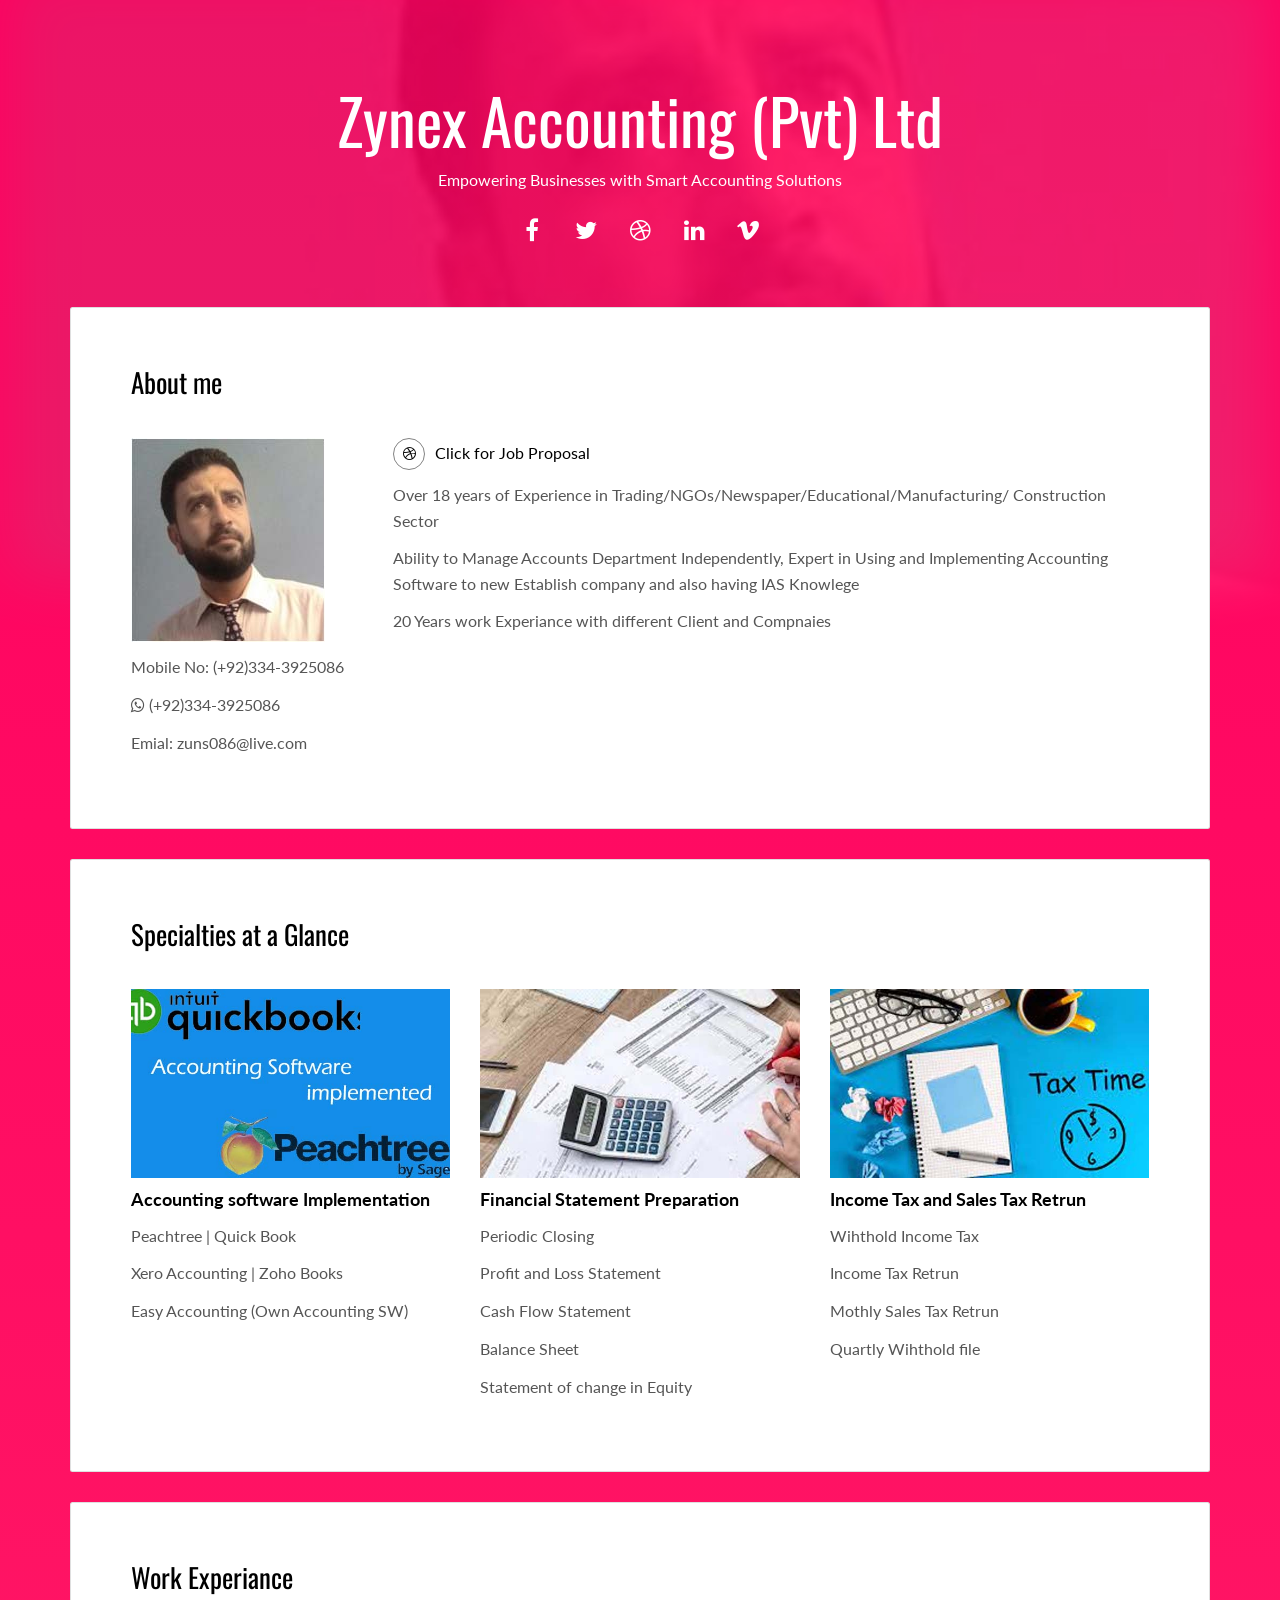
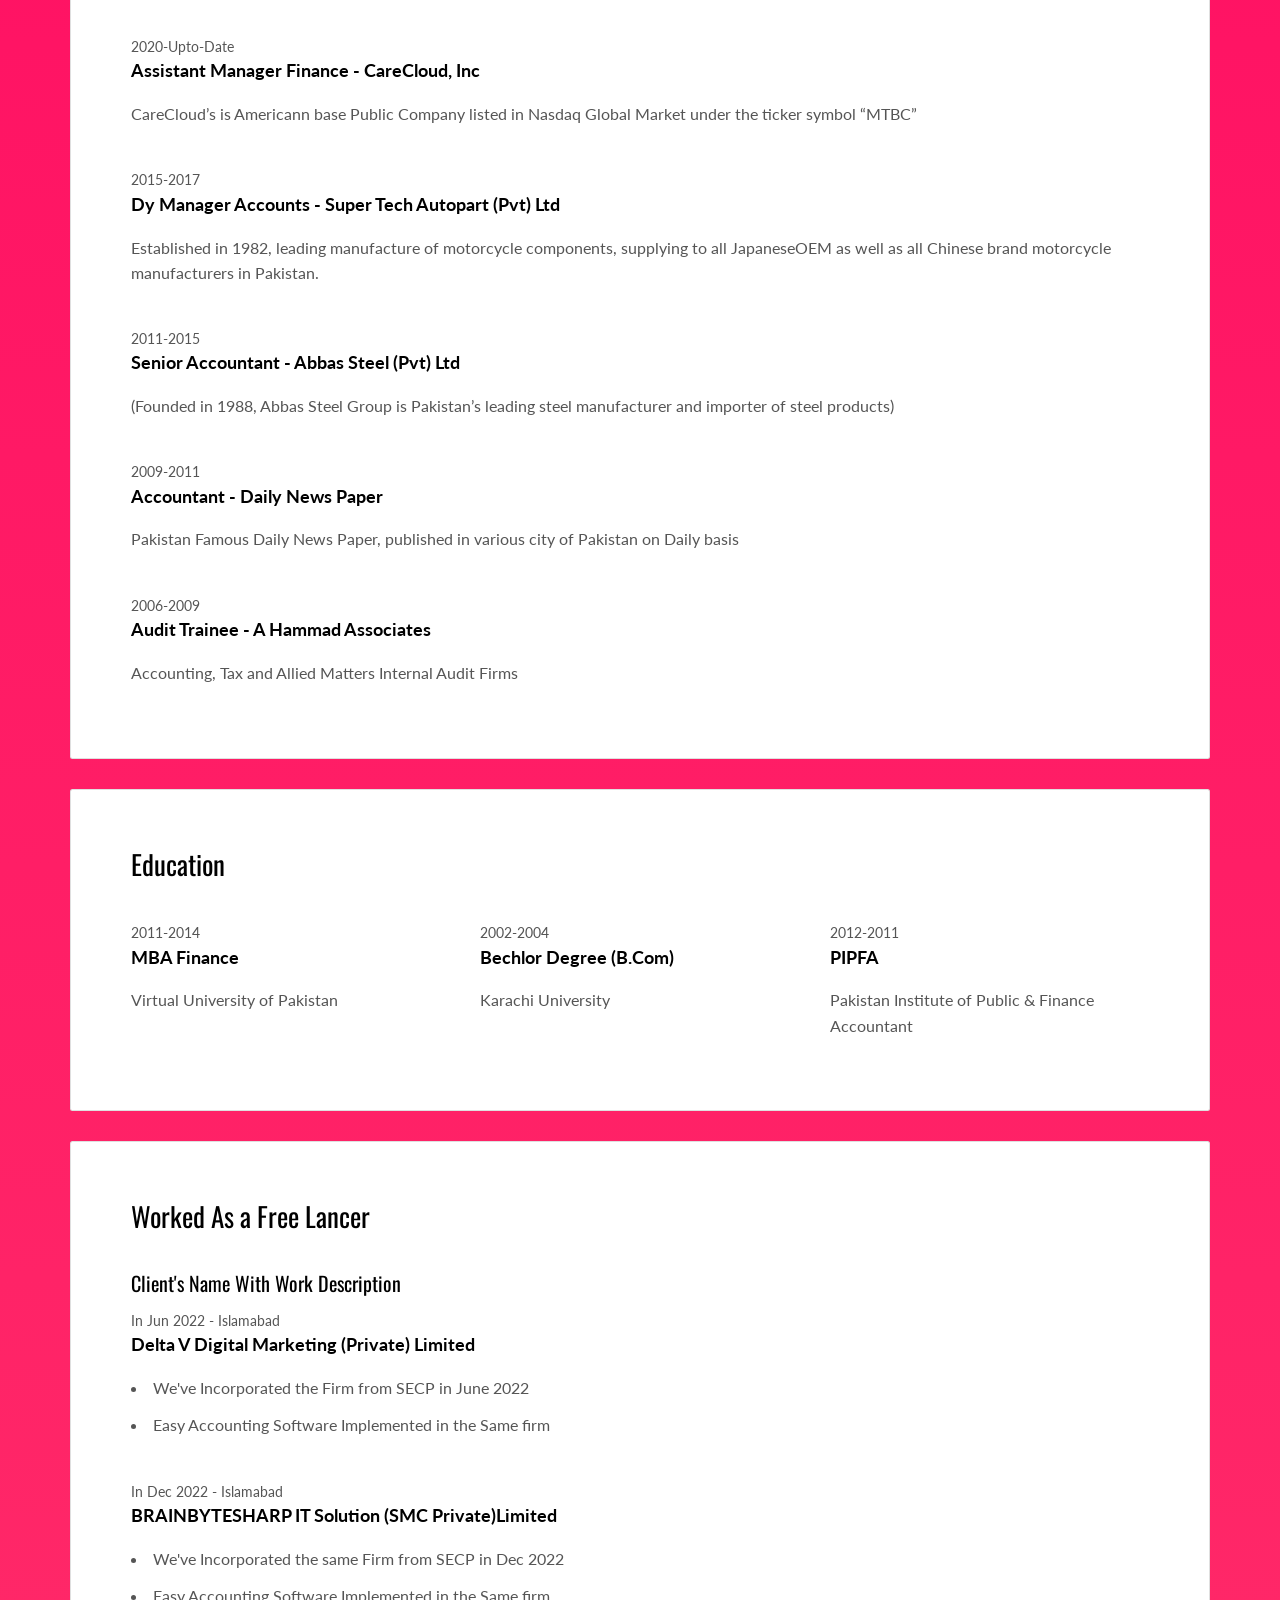
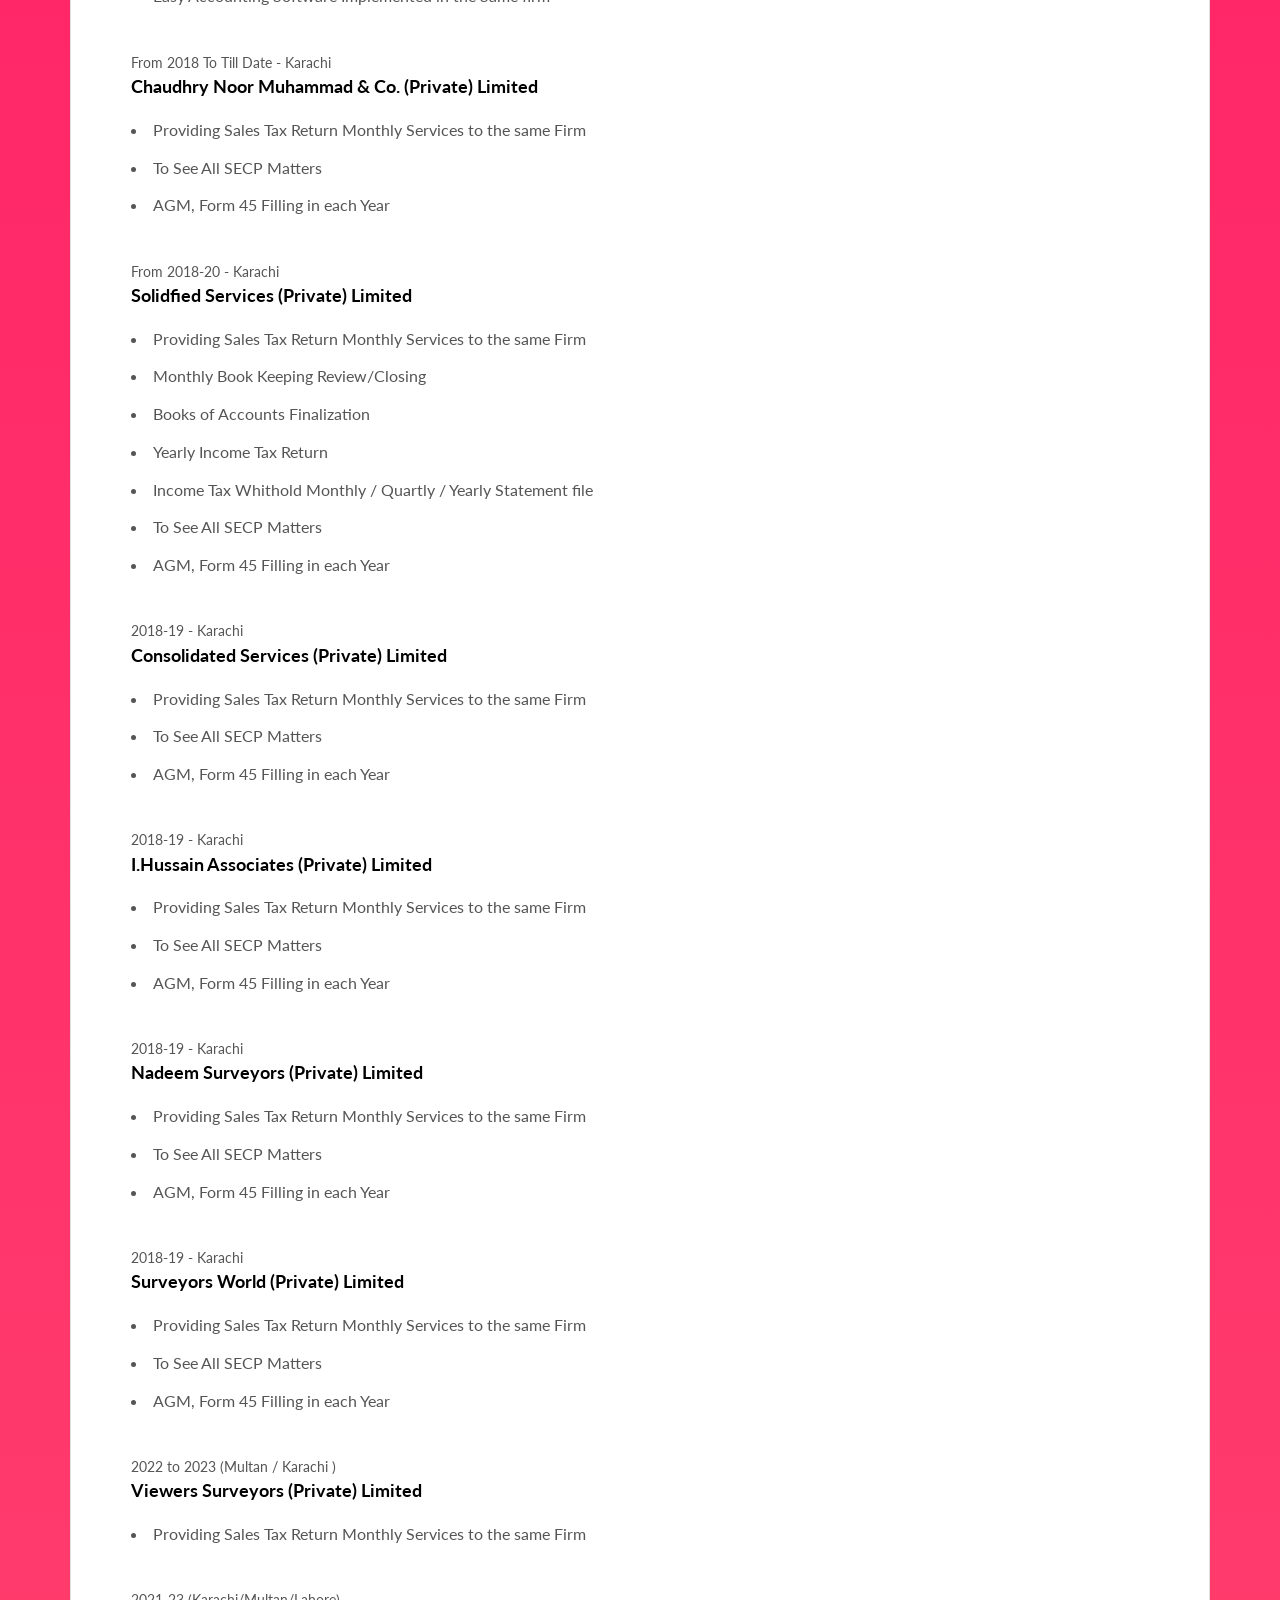
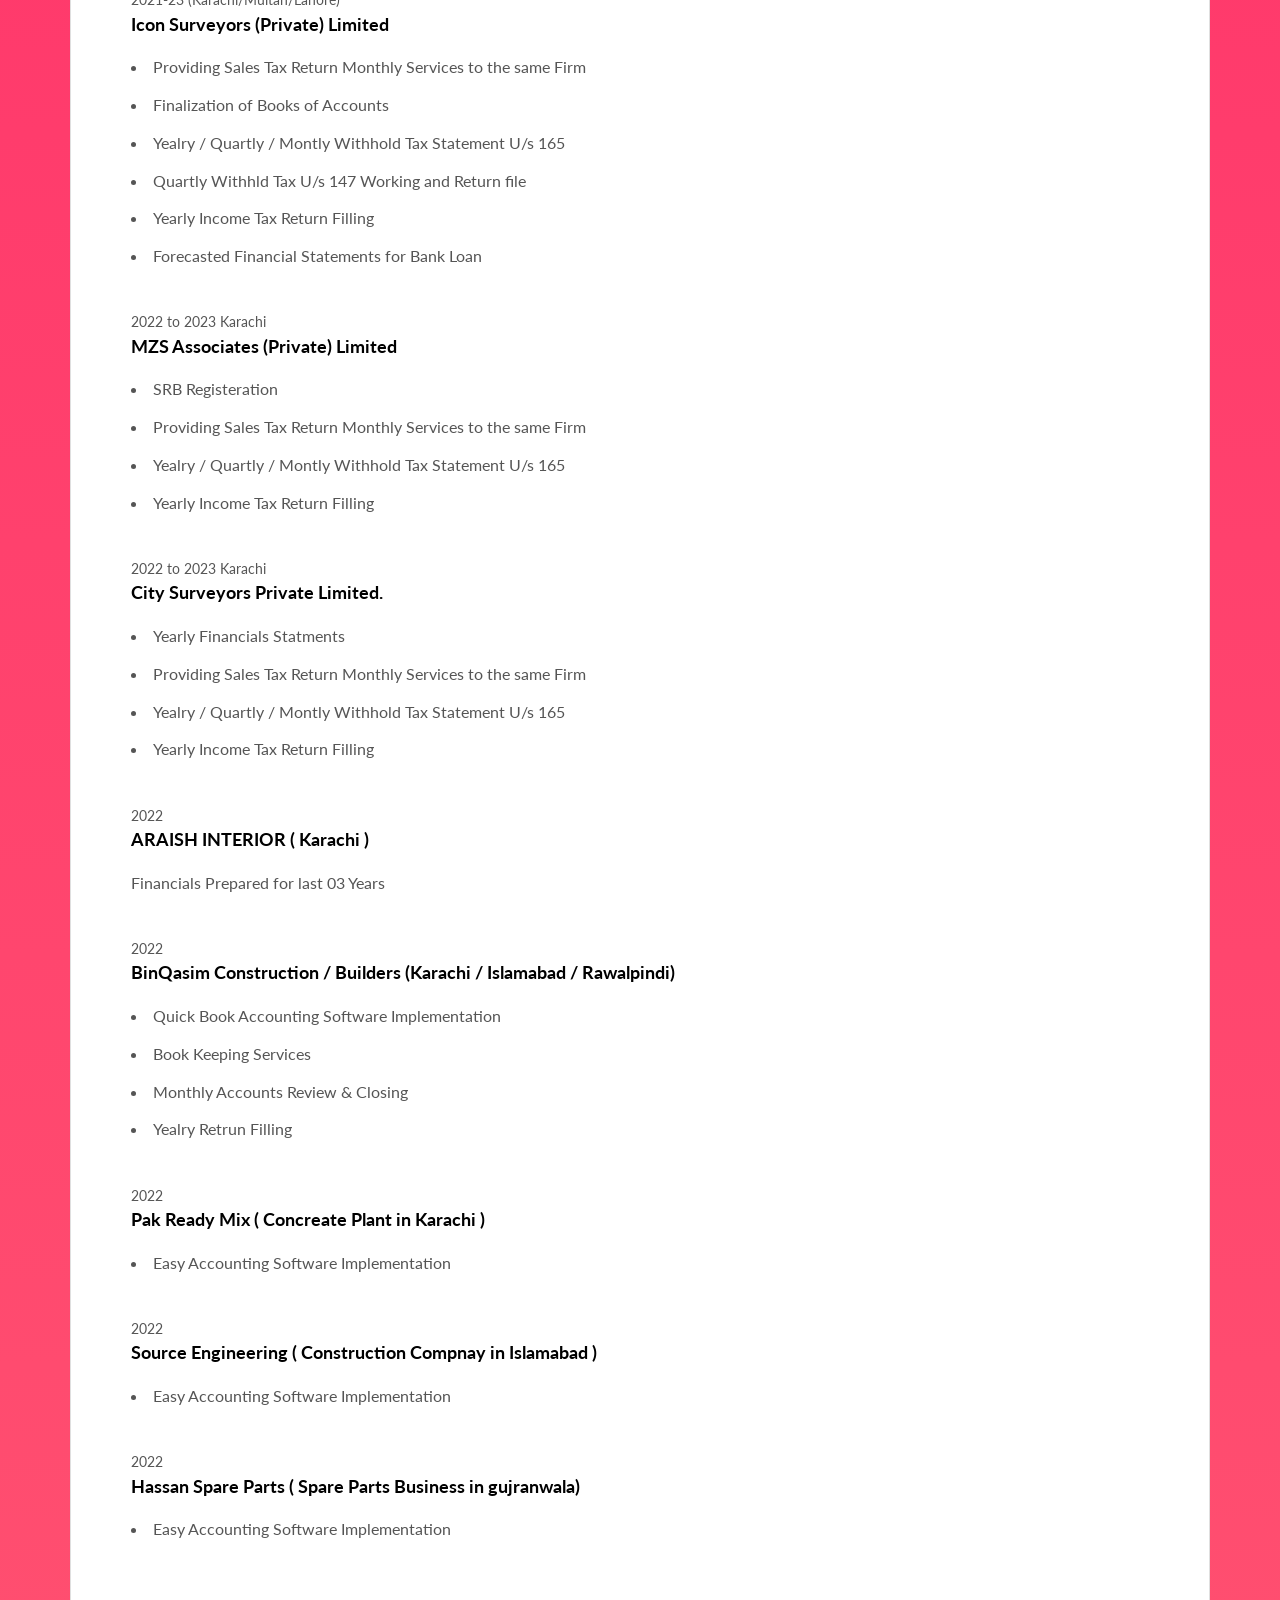
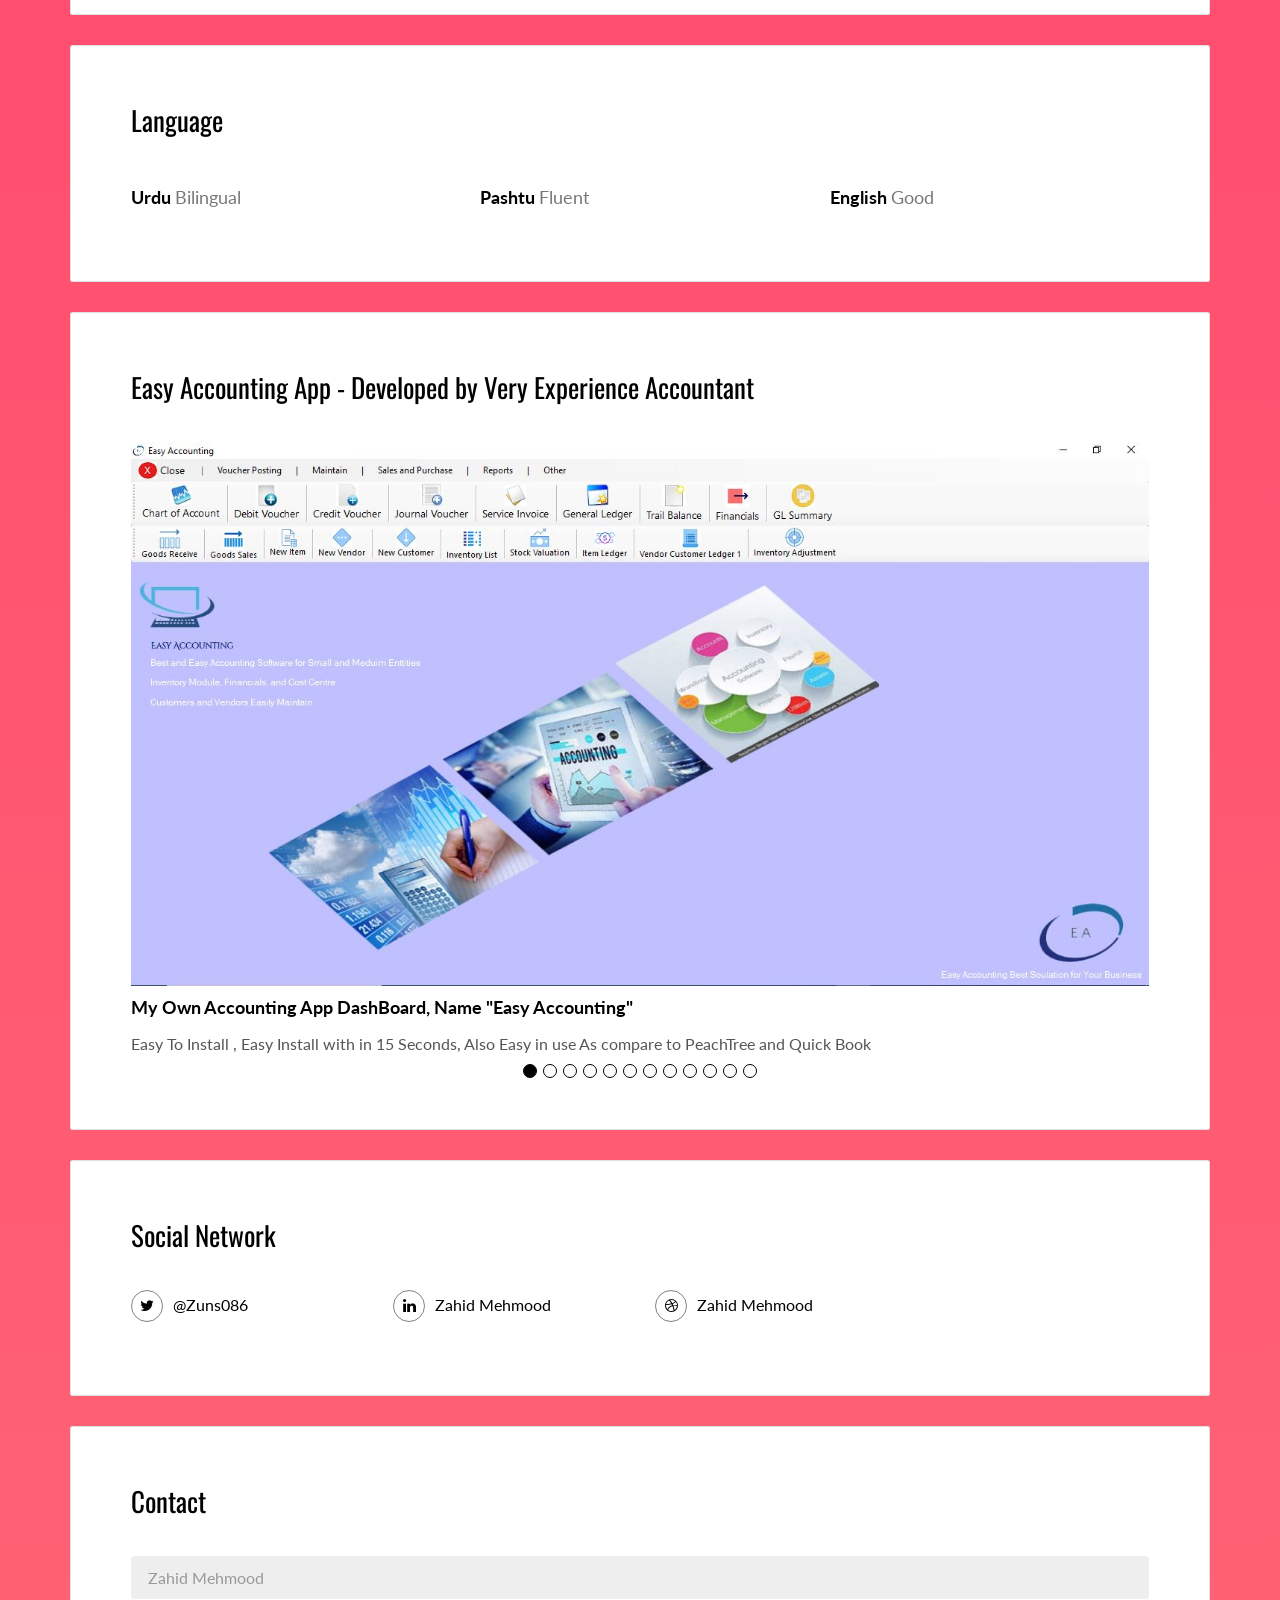
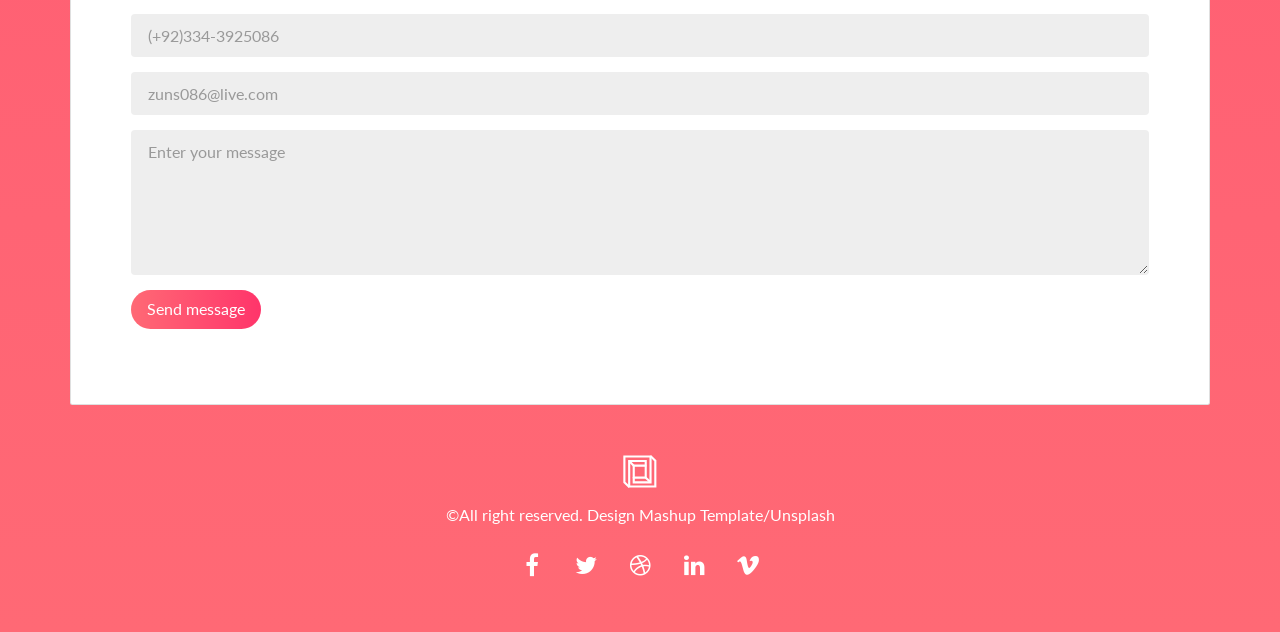
==== Zahid.html @ 84f936a9 "Zahid Profile New Files to Zahid Profile" ====
<!DOCTYPE html>
<html lang="en">

<head>
  <meta charset="UTF-8">
  <meta content="IE=edge" http-equiv="X-UA-Compatible">
  <meta content="width=device-width,initial-scale=1" name="viewport">
  <meta content="description" name="description">
  <meta name="google" content="notranslate" />
  <meta content="Mashup templates have been developped by Orson.io team" name="author">

  <!-- Disable tap highlight on IE -->
  <meta name="msapplication-tap-highlight" content="no">
  
  <link rel="apple-touch-icon" sizes="180x180" href="./assets/apple-icon-180x180.png">
  <link href="./assets/favicon.ico" rel="icon">

  <title>Title page</title>  

<link href="./main.d8e0d294.css" rel="stylesheet"></head>
<script src="jquery-3.6.0.min.js"></script>

<body class="">

<!-- Add your content of header -->
<div class="background-color-layer" style="background-image: url('assets/images/zahid2.jpg')"
></div>
<main class="content-wrapper">
  <header class="white-text-container section-container">
    <div class="text-center">
      <h1>Zynex Accounting (Pvt) Ltd</h1>
      <p>Empowering Businesses with Smart Accounting Solutions</p>
      <p>
        <a class="fa-icon fa-icon-2x" href="https://facebook.com/" title="">
          <i class="fa fa-facebook"></i>
        </a>
        <a class="fa-icon fa-icon-2x" href="https://twitter.com/" title="">
          <i class="fa fa-twitter"></i>
        </a>
        <a class="fa-icon fa-icon-2x" href="" title="">
          <i class="fa fa-dribbble"></i>
        </a>
        <a class="fa-icon fa-icon-2x" href="https://www.linkedin.com/" title="">
          <i class="fa fa-linkedin"></i>
        </a>
        <a class="fa-icon fa-icon-2x" href="" title="">
          <i class="fa fa-vimeo"></i>
        </a>
      </p>
    </div>
  </header>



<!-- Add your site or app content here -->
 
 <div class="container">
   <div class="row">
     <div class="col-xs-12">

        <div class="card">
          <div class="card-block">
            <h2>About me</h2>
            <div class="row">
              <div class="col-md-3">
                <p><img src="./assets/images/Zahid.jpg" class="img-responsive" alt=""></p>
                <P>Mobile No: (+92)334-3925086</P>
                <P><span class="fa fa-whatsapp" aria-hidden="true"></i></span><span> </span>   (+92)334-3925086</P>
                <P>Emial: zuns086@live.com</P>
              </div>
              <div class="col-md-9">
                <p class="social-buttons"><a href="Job.Offer.html" title=""><span class="social-round-icon fa-icon"><i class="fa fa-dribbble"></i></span>Click for Job Proposal</a></p>
              </div>
              <div class="col-md-9">
              <p>Over 18 years of Experience in Trading/NGOs/Newspaper/Educational/Manufacturing/ Construction Sector</p>
              <P>Ability to Manage Accounts Department Independently, Expert in Using and Implementing Accounting Software to new Establish company and also having IAS Knowlege</P>
              <P>20 Years work Experiance with different Client and Compnaies</P> 
          
            </div>
            </div>
       
          </div>
        </div>

        <div class="card">
          <div class="card-block">
            <h2>Specialties at a Glance</h2>
            <div class="row">
              <div class="col-md-4">
                <img src="./assets/images/accounting.jpg" class="img-responsive" alt="">
                <h3 class="h5">Accounting software Implementation</h3>
                <p>Peachtree       | Quick Book</p>
                <p>Xero Accounting | Zoho Books</p>
                <p>Easy Accounting (Own Accounting SW)</p>
              </div>
              <div class="col-md-4">
                <img src="./assets/images/financials.jpg" class="img-responsive" alt="">
                <h3 class="h5">Financial Statement Preparation</h3>
                <p>Periodic Closing</p>
                <p>Profit and Loss Statement</p>
                <p>Cash Flow Statement</p>
                <p>Balance Sheet</p>
                <p>Statement of change in Equity</p>
              </div>
              <div class="col-md-4">
                <img src="./assets/images/tax.jpg" class="img-responsive" alt="">
                <h3 class="h5">Income Tax and Sales Tax Retrun</h3>
                <p>Wihthold Income Tax </p>
                <p>Income Tax Retrun</p>
                <p>Mothly Sales Tax Retrun</p>
                <p>Quartly Wihthold file</p>
              </div>
            </div>
      

          </div>
        </div>






<!--My Career Details-->

        <div class="card">
          <div class="card-block">
            <h2>Work Experiance</h2>
            <div class="work-experience">
              <small class="date">2020-Upto-Date</small>
              <h3 class="h5 date-title">Assistant Manager Finance - <a href="https://www.carecloud.com/" title="Create professionnal website">CareCloud, Inc</a></h3>
              

              <p>CareCloud’s is Americann base Public Company listed in Nasdaq Global Market under the ticker symbol “MTBC”</p>
            </div>

            <div class="work-experience">
              <small class="date">2015-2017</small>
              <h3 class="h5 date-title">Dy Manager Accounts - <a href="https://www.youtube.com/watch?v=99cripKbg2M" title="">Super Tech Autopart (Pvt) Ltd</a></h3>
              
              <p>Established in 1982, leading manufacture of motorcycle components, supplying to all JapaneseOEM as well as all Chinese
              brand motorcycle manufacturers in Pakistan.</p>
            </div>

              <div class="work-experience">
              <small class="date">2011-2015</small>
              <h3 class="h5 date-title">Senior Accountant - <a href="https://www.asgpk.com/" title="">Abbas Steel (Pvt) Ltd</a></h3>
              
              <p>(Founded in 1988, Abbas Steel Group is Pakistan’s leading steel manufacturer and importer of steel products)</p>
              </div>
              <div class="work-experience">
                <small class="date">2009-2011</small>
                <h3 class="h5 date-title">Accountant - <a href="http://dailyislam.pk/daily/" title="">Daily News Paper</a></h3>
              
                <p>Pakistan Famous Daily News Paper, published in various city of Pakistan on Daily basis</p>
              </div>
              <div class="work-experience">
                <small class="date">2006-2009</small>
                <h3 class="h5 date-title">Audit Trainee - <a href="#" title="">A Hammad Associates</a></h3>
              
                <p>Accounting, Tax and Allied Matters Internal Audit Firms</p>
              </div>

          </div>
        </div>
        
        <!--End Career Details-->


        <!--My Education-->
        <div class="card">
          <div class="card-block">
            <h2>Education</h2>
            <div class="row">
              <div class="col-md-4">
                <div class="education-experience">
                  <small class="date">2011-2014</small>
                  <h3 class="h5 date-title">MBA Finance</h3>
                  <p>Virtual University of Pakistan</p>
                </div>
                
              </div>
              <div class="col-md-4">
                <div class="education-experience">
                  <small class="date">2002-2004</small>
                  <h3 class="h5 date-title">Bechlor Degree (B.Com)</h3>
                  <p>Karachi University</p>
                </div>
              </div>
              <div class="col-md-4">
                <div class="education-experience">
                  <small class="date">2012-2011</small>
                  <h3 class="h5 date-title">PIPFA</h3>
                  <p>Pakistan Institute of Public & Finance Accountant</p>
                </div>
              </div>
            </div>
          </div>
        </div>

        <!--End Education-->

        <!--Work As a Free-Larncer-->

        <div class="card">
          <div class="card-block">
            <h2>Worked As a Free Lancer </h2>
            <h3>Client's Name With Work Description</h3>
            <div class="work-experience">
              <small class="date">In Jun 2022 - Islamabad</small>
              <h3 class="h5 date-title">Delta V Digital Marketing (Private) Limited </h3>
              

              <p><li>We've Incorporated the Firm from SECP in June 2022</li></p>
              <p><li>Easy Accounting Software Implemented in the Same firm</li></p>
            </div>

            <div class="work-experience">
              <small class="date">In Dec 2022  - Islamabad</small>
              <h3 class="h5 date-title">BRAINBYTESHARP IT Solution (SMC Private)Limited </h3>
              <p><li>We've Incorporated the same Firm from SECP in Dec 2022</li></p>
              <p><li>Easy Accounting Software Implemented in the Same firm</li></p>
             
            </div>
            
            <div class="work-experience">
              <small class="date">From 2018 To Till Date  - Karachi </small>
              <h3 class="h5 date-title">Chaudhry Noor Muhammad & Co. (Private) Limited </h3>
              <p><li>Providing Sales Tax Return Monthly Services to the same Firm</li></p>
              <p><li>To See All SECP Matters</li></p>
              <p><li>AGM, Form 45 Filling in each Year</li></p>

            </div>

            <div class="work-experience">
              <small class="date">From 2018-20  - Karachi </small>
              <h3 class="h5 date-title">Solidfied Services (Private) Limited </h3>
              <p><li>Providing Sales Tax Return Monthly Services to the same Firm</li></p>
              <p><Li>Monthly Book Keeping Review/Closing</Li></p>
              <p><li>Books of Accounts Finalization</li></p>
              <p><li>Yearly Income Tax Return</li></p>
              <p><li>Income Tax Whithold Monthly / Quartly / Yearly Statement file</li></p>
              <p><li>To See All SECP Matters</li></p>
              <p><li>AGM, Form 45 Filling in each Year</li></p>

            </div>

              <div class="work-experience">
              <small class="date">2018-19  - Karachi</small>
              <h3 class="h5 date-title">Consolidated Services (Private) Limited </h3>
              <p><li>Providing Sales Tax Return Monthly Services to the same Firm</li></p>
              <p><li>To See All SECP Matters</li></p>
              <p><li>AGM, Form 45 Filling in each Year</li></p>

            </div>

              <div class="work-experience">
              <small class="date">2018-19  - Karachi</small>
              <h3 class="h5 date-title">I.Hussain Associates (Private) Limited </h3>
              <p><li>Providing Sales Tax Return Monthly Services to the same Firm</li></p>
              <p><li>To See All SECP Matters</li></p>
              <p><li>AGM, Form 45 Filling in each Year</li></p>

            </div>

              <div class="work-experience">
              <small class="date">2018-19 - Karachi</small>
              <h3 class="h5 date-title">Nadeem Surveyors (Private) Limited </h3>
              <p><li>Providing Sales Tax Return Monthly Services to the same Firm</li></p>
              <p><li>To See All SECP Matters</li></p>
              <p><li>AGM, Form 45 Filling in each Year</li></p>

            </div>
            <div class="work-experience">
              <small class="date">2018-19 - Karachi</small>
              <h3 class="h5 date-title">Surveyors World (Private) Limited </h3>
              <p><li>Providing Sales Tax Return Monthly Services to the same Firm</li></p>
              <p><li>To See All SECP Matters</li></p>
              <p><li>AGM, Form 45 Filling in each Year</li></p>

            </div>
            <div class="work-experience">
              <small class="date">2022 to 2023 (Multan / Karachi )</small>
              <h3 class="h5 date-title">Viewers Surveyors (Private) Limited </h3>
              <p><li>Providing Sales Tax Return Monthly Services to the same Firm</li></p>
              
            </div>
            <div class="work-experience">
              <small class="date">2021-23 (Karachi/Multan/Lahore)</small>
              <h3 class="h5 date-title">Icon Surveyors (Private) Limited </h3>
              <p><li>Providing Sales Tax Return Monthly Services to the same Firm</li></p>
              <p><li>Finalization of Books of Accounts</li></p>
              <p><li>Yealry / Quartly / Montly Withhold Tax Statement U/s 165</li></p>
              <p><li>Quartly Withhld Tax U/s 147 Working and Return file</li></p>
              <p><li>Yearly Income Tax Return Filling</li></p>
              <p><Li>Forecasted Financial Statements for Bank Loan</Li></p>

            </div>

            <div class="work-experience">
              <small class="date">2022 to 2023 Karachi</small>
              <h3 class="h5 date-title">MZS Associates (Private) Limited </h3>
              <p><li>SRB Registeration</li></p>
              <p><li>Providing Sales Tax Return Monthly Services to the same Firm</li></p>
              <p><li>Yealry / Quartly / Montly Withhold Tax Statement U/s 165</li></p>
              <p><li>Yearly Income Tax Return Filling</li></p>
              
            </div>

            <div class="work-experience">
              <small class="date">2022 to 2023 Karachi</small>
              <h3 class="h5 date-title">City Surveyors Private Limited. </h3>
              <p><li>Yearly Financials Statments</li></p>
              <p><li>Providing Sales Tax Return Monthly Services to the same Firm</li></p>
              <p><li>Yealry / Quartly / Montly Withhold Tax Statement U/s 165</li></p>
              <p><li>Yearly Income Tax Return Filling</li></p>
              
            </div>

            <div class="work-experience">
              <small class="date">2022</small>
              <h3 class="h5 date-title">ARAISH INTERIOR    ( Karachi )</h3>
              <p>Financials Prepared for last 03 Years</p>
              
            </div>

            <div class="work-experience">
              <small class="date">2022</small>
              <h3 class="h5 date-title">BinQasim Construction / Builders (Karachi / Islamabad / Rawalpindi)</h3>
              <p><li>Quick Book Accounting Software Implementation</li></p>
              <p><li>Book Keeping Services</li></p>
              <p><li>Monthly Accounts Review & Closing</li></p>
              <p><li>Yealry Retrun Filling</li></l></p>
              
            </div>

            <div class="work-experience">
              <small class="date">2022</small>
              <h3 class="h5 date-title">Pak Ready Mix  ( Concreate Plant in Karachi )</h3>
              <p><li>Easy Accounting Software Implementation</li></p>

              
            </div>

            <div class="work-experience">
              <small class="date">2022</small>
              <h3 class="h5 date-title">Source Engineering ( Construction Compnay in Islamabad )</h3>
              <p><li>Easy Accounting Software Implementation</li></p>

              
            </div>

            <div class="work-experience">
              <small class="date">2022</small>
              <h3 class="h5 date-title">Hassan Spare Parts ( Spare Parts Business in gujranwala)</h3>
              <p><li>Easy Accounting Software Implementation</li></p>

              
            </div>

          </div>
        </div>

<!--End Free Larncer-->
        
        <div class="card">
          <div class="card-block">
            <h2>Language</h2>
            <div class="row">
              <div class="col-md-4">
                <div class="language-experience">
                  <h3 class="h5">Urdu  <small>Bilingual</small></h3>
                </div>
              </div>
              <div class="col-md-4">
                <div class="language-experience">
                  <h3 class="h5">Pashtu  <small>Fluent</small></h3>
                </div>
              </div>
              <div class="col-md-4">
                <div class="language-experience">
                  <h3 class="h5">English  <small>Good</small></h3>
                </div>
              </div>
            </div>
          </div>
        </div>

<!--Slide Start-->

        <div class="card">
          <div class="card-block">
            <h2>Easy Accounting App - Developed by Very Experience Accountant</h2>
            <div id="carousel-example-generic" class="carousel slide" data-ride="carousel">
            

            <!-- Wrapper for slides -->
            <div class="carousel-inner" role="listbox">
              <div class="item active">
                <img src="./assets/EasyAccounts/EasyAccounting 1.JPG" class="img-responsive"  alt="...">
                <div class="carousel-caption">
                  <h3 class="h5">My Own Accounting App DashBoard, Name "Easy Accounting"</h3>
                  <p>Easy To Install , Easy Install with in 15 Seconds, Also Easy in use As compare to PeachTree and Quick Book</p>
                </div>
              </div>
              <div class="item">
                <img src="./assets/EasyAccounts/EasyAccounting 2.JPG" class="img-responsive" alt="...">
                <div class="carousel-caption">
                  <h3 class="h5">Easy to Maintain Chart of Accounts</h3>
                  <p>Here is Chart of Account Window, Here we can Create / Maintain our Business Chart of Accounts</p>
                </div>
              </div>

              <div class="item">
                <img src="./assets/EasyAccounts/EasyAccounting 3.JPG" class="img-responsive"  alt="...">
                <div class="carousel-caption">
                  <h3 class="h5">Cash Payment voucher Window</h3>
                  <p>Here Is Cash Payment Voucher Window, here We can Create New One and also update or Delete</p>
                </div>
              </div>
              <div class="item">
                <img src="./assets/EasyAccounts/EasyAccounting 4.JPG" class="img-responsive" >
                <div class="carousel-caption">
                  <h3 class="h5">Bank Payment Voucher</h3>
                  <p>Here We can Create Bank Payment Voucher, Also Edit and Delete</p>
                </div>
              </div>
              <div class="item">
                <img src="./assets/EasyAccounts/EasyAccounting 5.JPG" class="img-responsive"  alt="...">
                <div class="carousel-caption">
                  <h3 class="h5">General Ledger View</h3>
                  <p>Here is General Ledger Window, we can see Head Wise and Without Head Wise Ledger View once click on refresh button</p>
                </div>
              </div>
              <div class="item">
                <img src="./assets/EasyAccounts/EasyAccounting 6.JPG"  class="img-responsive"  alt="...">
                <div class="carousel-caption">
                  <h3 class="h5">General Ledger Print</h3>
                  <p>Here is General Ledger View, We can printout or Export in Excel and PDF As well</p>
                </div>
              </div>
              <div class="item">
                <img src="./assets/EasyAccounts/EasyAccounting 7.JPG"  class="img-responsive"  alt="...">
                <div class="carousel-caption">
                  <h3 class="h5">General Ledger Print</h3>
                  <p>Here is Trail Balance View, We can printout or Export in Excel and PDF As well</p>
                </div>
              </div>
              <div class="item">
                <img src="./assets/EasyAccounts/EasyAccounting 8.JPG"  class="img-responsive"  alt="...">
                <div class="carousel-caption">
                  <h3 class="h5">General Ledger Print</h3>
                  <p>Here is Cash Payment Voucher View, We can print out and Export in PDF as well</p>
                </div>
              </div>
              <div class="item">
                <img src="./assets/EasyAccounts/EasyAccounting 9.JPG"  class="img-responsive"  alt="...">
                <div class="carousel-caption">
                  <h3 class="h5">General Ledger Print</h3>
                  <p>Here is Bank Payment Voucher View, We can print out and Export in PDF as well</p>
                </div>
              </div>
              <div class="item">
                <img src="./assets/EasyAccounts/EasyAccounting 10.JPG"  class="img-responsive"  alt="...">
                <div class="carousel-caption">
                  <h3 class="h5">General Ledger Print</h3>
                  <p>Here is Journal Voucher View, We can print out and Export in PDF as well</p>
                </div>
              </div>
              <div class="item">
                <img src="./assets/EasyAccounts/EasyAccounting 11.JPG"  class="img-responsive"  alt="...">
                <div class="carousel-caption">
                  <h3 class="h5">General Ledger Print</h3>
                  <p>Here we can Create new Inventory Item , Also Integrat with GL Account such as Inventory "Inventory GL Code", "Inventory COG Code" and "Sales Code", Also we can maintain other Setting relevant Inventory</p>
                </div>
              </div>
              <div class="item">
                <img src="./assets/EasyAccounts/EasyAccounting 12.JPG"  class="img-responsive"  alt="...">
                <div class="carousel-caption">
                  <h3 class="h5">Vendor Maintain Form</h3>
                  <p>Here we can Create new vendor , Also Integrat with GL Account as well, Also we can maintain other Setting relevant Vendor</p>
                </div>
              </div>
             
            </div>

            <!-- Indicators -->
            <ol class="carousel-indicators">
              <li data-target="#carousel-example-generic" data-slide-to="0" class="active"></li>
              <li data-target="#carousel-example-generic" data-slide-to="1"></li>
              <li data-target="#carousel-example-generic" data-slide-to="2"></li>
              <li data-target="#carousel-example-generic" data-slide-to="3"></li>
              <li data-target="#carousel-example-generic" data-slide-to="4"></li>
              <li data-target="#carousel-example-generic" data-slide-to="5"></li>
              <li data-target="#carousel-example-generic" data-slide-to="6"></li>
              <li data-target="#carousel-example-generic" data-slide-to="7"></li>
              <li data-target="#carousel-example-generic" data-slide-to="8"></li>
              <li data-target="#carousel-example-generic" data-slide-to="9"></li>
              <li data-target="#carousel-example-generic" data-slide-to="10"></li>
              <li data-target="#carousel-example-generic" data-slide-to="11"></li>
            </ol>

          </div>
          </div>
        </div>

        <!--Slide End Here-->
        
        <div class="card">
          <div class="card-block">
            <h2>Social Network</h2>
            <div class="row">
              <div class="col-md-3">
                <p class="social-buttons"><a href="https://twitter.com/" title=""><span class="social-round-icon fa-icon"><i class="fa fa-twitter"></i></span>@Zuns086</a></p>
              </div>
              <div class="col-md-3">
                <p class="social-buttons"><a href="https://www.linkedin.com/" title=""><span class="social-round-icon fa-icon"><i class="fa fa-linkedin"></i></span>Zahid Mehmood</a></p>
              </div>
              <div class="col-md-3">
                <p class="social-buttons"><a href="" title=""><span class="social-round-icon fa-icon"><i class="fa fa-dribbble"></i></span>Zahid Mehmood</a></p>
              </div>
            </div>
          </div>
        </div>

        <div class="card">
          <div class="card-block">
            <h2>Contact</h2>
            <form action="mail.php" class="reveal-content" method="post" id="form">
              <div class="form-group">
                <input type="text" class="form-control" name="name" placeholder="Zahid Mehmood">
              </div>
              <div class="form-group">
                <input type="text" class="form-control" name="phone" placeholder="(+92)334-3925086">
              </div>
              <div class="form-group">
                <input type="email" class="form-control" name="mail" placeholder="zuns086@live.com">
              </div>
              <div class="form-group">
                <textarea class="form-control" rows="5" name="message" placeholder="Enter your message"></textarea>
              </div>
              <div class="form-group">
                <button type="submit" class=" btn btn-primary">Send message</button>
              </div> 
            </form>
             <script>   
                $(document).ready(function () {
                $('#form').submit(function () {
                
                alert('Thank You For Summiting Form')
                // $(this).css('<h1></h1>')
                
                })
                
                });
                </script>



          </div>
        </div>
       
     </div>
   </div>
 </div>

</main>
<footer class="footer-container white-text-container text-center">
  <div class="container">
    <div class="row">
      <div class="col-xs-12">
        <p><img src="./assets/images/mashup-icon.svg" alt=""></p>
        
        <p>©All right reserved. Design <a href="" title="Create website with free html template">Mashup Template</a>/<a href="https://unsplash.com/" title="Beautiful Free Images">Unsplash</a></p>
        <p>
          <a class="fa-icon fa-icon-2x" href="https://facebook.com/" title="">
            <i class="fa fa-facebook"></i>
          </a>
          <a class="fa-icon fa-icon-2x" href="https://twitter.com/" title="">
            <i class="fa fa-twitter"></i>
          </a>
          <a class="fa-icon fa-icon-2x" href="" title="">
            <i class="fa fa-dribbble"></i>
          </a>
          <a class="fa-icon fa-icon-2x" href="https://www.linkedin.com/" title="">
            <i class="fa fa-linkedin"></i>
          </a>
          <a class="fa-icon fa-icon-2x" href="" title="">
            <i class="fa fa-vimeo"></i>
          </a>
        </p>
      </div>
    </div>
  </div>
</footer>

<script>
  document.addEventListener("DOMContentLoaded", function (event) {
     scrollRevelation('.card');
  });
</script>
<!-- Google Analytics: change UA-XXXXX-X to be your site's ID 

<script>
  (function (i, s, o, g, r, a, m) {
    i['GoogleAnalyticsObject'] = r; i[r] = i[r] || function () {
      (i[r].q = i[r].q || []).push(arguments)
    }, i[r].l = 1 * new Date(); a = s.createElement(o),
      m = s.getElementsByTagName(o)[0]; a.async = 1; a.src = g; m.parentNode.insertBefore(a, m)
  })(window, document, 'script', '//www.google-analytics.com/analytics.js', 'ga');
  ga('create', 'UA-XXXXX-X', 'auto');
  ga('send', 'pageview');
</script>

--><script type="text/javascript" src="./main.bc58148c.js"></script></body>

</html>
---- main.d8e0d294.css ----
@import url(https://fonts.googleapis.com/css?family=Lato:400,700|Oswald);@import url(https://maxcdn.bootstrapcdn.com/font-awesome/4.7.0/css/font-awesome.min.css);/*!
 * Bootstrap v3.3.7 (http://getbootstrap.com)
 * Copyright 2011-2016 Twitter, Inc.
 * Licensed under MIT (https://github.com/twbs/bootstrap/blob/master/LICENSE)
 */
/*! normalize.css v3.0.3 | MIT License | github.com/necolas/normalize.css */html{font-family:sans-serif;-ms-text-size-adjust:100%;-webkit-text-size-adjust:100%}body{margin:0}article,aside,details,figcaption,figure,footer,header,hgroup,main,menu,nav,section,summary{display:block}audio,canvas,progress,video{display:inline-block;vertical-align:baseline}audio:not([controls]){display:none;height:0}[hidden],template{display:none}a{background-color:transparent}a:active,a:hover{outline:0}abbr[title]{border-bottom:1px dotted}b,strong{font-weight:700}dfn{font-style:italic}h1{font-size:2em;margin:.67em 0}mark{background:#ff0;color:#000}small{font-size:80%}sub,sup{font-size:75%;line-height:0;position:relative;vertical-align:baseline}sup{top:-.5em}sub{bottom:-.25em}img{border:0}svg:not(:root){overflow:hidden}figure{margin:1em 40px}hr{box-sizing:content-box;height:0}pre{overflow:auto}code,kbd,pre,samp{font-family:monospace,monospace;font-size:1em}button,input,optgroup,select,textarea{color:inherit;font:inherit;margin:0}button{overflow:visible}button,select{text-transform:none}button,html input[type=button],input[type=reset],input[type=submit]{-webkit-appearance:button;cursor:pointer}button[disabled],html input[disabled]{cursor:default}button::-moz-focus-inner,input::-moz-focus-inner{border:0;padding:0}input{line-height:normal}input[type=checkbox],input[type=radio]{box-sizing:border-box;padding:0}input[type=number]::-webkit-inner-spin-button,input[type=number]::-webkit-outer-spin-button{height:auto}input[type=search]{-webkit-appearance:textfield;box-sizing:content-box}input[type=search]::-webkit-search-cancel-button,input[type=search]::-webkit-search-decoration{-webkit-appearance:none}fieldset{border:1px solid silver;margin:0 2px;padding:.35em .625em .75em}textarea{overflow:auto}optgroup{font-weight:700}table{border-collapse:collapse;border-spacing:0}td,th{padding:0}

/*! Source: https://github.com/h5bp/html5-boilerplate/blob/master/src/css/main.css */@media print{*,:after,:before{background:transparent!important;color:#000!important;box-shadow:none!important;text-shadow:none!important}a,a:visited{text-decoration:underline}a[href]:after{content:" (" attr(href) ")"}abbr[title]:after{content:" (" attr(title) ")"}a[href^="#"]:after,a[href^="javascript:"]:after{content:""}blockquote,pre{border:1px solid #999;page-break-inside:avoid}thead{display:table-header-group}img,tr{page-break-inside:avoid}img{max-width:100%!important}h2,h3,p{orphans:3;widows:3}h2,h3{page-break-after:avoid}.navbar{display:none}.btn>.caret,.dropup>.btn>.caret{border-top-color:#000!important}.label{border:1px solid #000}.table{border-collapse:collapse!important}.table td,.table th{background-color:#fff!important}.table-bordered td,.table-bordered th{border:1px solid #ddd!important}}*,:after,:before{-webkit-box-sizing:border-box;-moz-box-sizing:border-box;box-sizing:border-box}html{font-size:10px;-webkit-tap-highlight-color:transparent}body{font-family:Lato,Helvetica,Arial,sans-serif;font-size:16px;line-height:1.58;color:#555;background-color:#fff}button,input,select,textarea{font-family:inherit;font-size:inherit;line-height:inherit}a{color:#ff0060;text-decoration:none}a:focus,a:hover{color:#b30043;text-decoration:underline}a:focus{outline:5px auto -webkit-focus-ring-color;outline-offset:-2px}figure{margin:0}img{vertical-align:middle}.img-responsive{display:block;max-width:100%;height:auto}.img-rounded{border-radius:6px}.img-thumbnail{padding:4px;line-height:1.58;background-color:#fff;border:1px solid #ddd;border-radius:4px;-webkit-transition:all .2s ease-in-out;-o-transition:all .2s ease-in-out;transition:all .2s ease-in-out;display:inline-block;max-width:100%;height:auto}.img-circle{border-radius:50%}hr{margin-top:25px;margin-bottom:25px;border:0;border-top:1px solid #eee}.sr-only{position:absolute;width:1px;height:1px;margin:-1px;padding:0;overflow:hidden;clip:rect(0,0,0,0);border:0}.sr-only-focusable:active,.sr-only-focusable:focus{position:static;width:auto;height:auto;margin:0;overflow:visible;clip:auto}[role=button]{cursor:pointer}.h1,.h2,.h3,.h4,.h5,.h6,h1,h2,h3,h4,h5,h6{font-family:Oswald,Helvetica,Arial,sans-serif;font-weight:400;line-height:1.1;color:#000}.h1 .small,.h1 small,.h2 .small,.h2 small,.h3 .small,.h3 small,.h4 .small,.h4 small,.h5 .small,.h5 small,.h6 .small,.h6 small,h1 .small,h1 small,h2 .small,h2 small,h3 .small,h3 small,h4 .small,h4 small,h5 .small,h5 small,h6 .small,h6 small{font-weight:400;line-height:1;color:#777}.h1,.h2,.h3,h1,h2,h3{margin-top:25px;margin-bottom:12.5px}.h1 .small,.h1 small,.h2 .small,.h2 small,.h3 .small,.h3 small,h1 .small,h1 small,h2 .small,h2 small,h3 .small,h3 small{font-size:65%}.h4,.h5,.h6,h4,h5,h6{margin-top:12.5px;margin-bottom:12.5px}.h4 .small,.h4 small,.h5 .small,.h5 small,.h6 .small,.h6 small,h4 .small,h4 small,h5 .small,h5 small,h6 .small,h6 small{font-size:75%}.h1,h1{font-size:63px}.h2,h2{font-size:27px}.h3,.h4,h3,h4{font-size:20px}.h5,h5{font-size:18px}.h6,h6{font-size:14px}p{margin:0 0 12.5px}.lead{margin-bottom:25px;font-size:18px;font-weight:300;line-height:1.4}@media (min-width:768px){.lead{font-size:24px}}.small,small{font-size:87%}.mark,mark{background-color:#fcf8e3;padding:.2em}.text-left{text-align:left}.text-right{text-align:right}.text-center{text-align:center}.text-justify{text-align:justify}.text-nowrap{white-space:nowrap}.text-lowercase{text-transform:lowercase}.initialism,.text-uppercase{text-transform:uppercase}.text-capitalize{text-transform:capitalize}.text-muted{color:#777}.text-primary{color:#ff0060}a.text-primary:focus,a.text-primary:hover{color:#cc004d}.text-success{color:#fff}a.text-success:focus,a.text-success:hover{color:#e6e6e6}.text-info{color:#31708f}a.text-info:focus,a.text-info:hover{color:#245269}.text-warning{color:#8a6d3b}a.text-warning:focus,a.text-warning:hover{color:#66512c}.text-danger{color:#fff}a.text-danger:focus,a.text-danger:hover{color:#e6e6e6}.bg-primary{color:#fff;background-color:#ff0060}a.bg-primary:focus,a.bg-primary:hover{background-color:#cc004d}.bg-success{background-color:#87e329}a.bg-success:focus,a.bg-success:hover{background-color:#6dc019}.bg-info{background-color:#d9edf7}a.bg-info:focus,a.bg-info:hover{background-color:#afd9ee}.bg-warning{background-color:#fcf8e3}a.bg-warning:focus,a.bg-warning:hover{background-color:#f7ecb5}.bg-danger{background-color:#ff2c74}a.bg-danger:focus,a.bg-danger:hover{background-color:#f80055}.page-header{padding-bottom:11.5px;margin:50px 0 25px;border-bottom:1px solid #eee}ol,ul{margin-top:0;margin-bottom:12.5px}ol ol,ol ul,ul ol,ul ul{margin-bottom:0}.list-inline,.list-unstyled{padding-left:0;list-style:none}.list-inline{margin-left:-5px}.list-inline>li{display:inline-block;padding-left:5px;padding-right:5px}dl{margin-top:0;margin-bottom:25px}dd,dt{line-height:1.58}dt{font-weight:700}dd{margin-left:0}.dl-horizontal dd:after,.dl-horizontal dd:before{content:" ";display:table}.dl-horizontal dd:after{clear:both}@media (min-width:768px){.dl-horizontal dt{float:left;width:160px;clear:left;text-align:right;overflow:hidden;text-overflow:ellipsis;white-space:nowrap}.dl-horizontal dd{margin-left:180px}}abbr[data-original-title],abbr[title]{cursor:help;border-bottom:1px dotted #777}.initialism{font-size:90%}blockquote{padding:12.5px 25px;margin:0 0 25px;font-size:20px;border-left:5px solid #eee}blockquote ol:last-child,blockquote p:last-child,blockquote ul:last-child{margin-bottom:0}blockquote .small,blockquote footer,blockquote small{display:block;font-size:80%;line-height:1.58;color:#777}blockquote .small:before,blockquote footer:before,blockquote small:before{content:"\2014   \A0"}.blockquote-reverse,blockquote.pull-right{padding-right:15px;padding-left:0;border-right:5px solid #eee;border-left:0;text-align:right}.blockquote-reverse .small:before,.blockquote-reverse footer:before,.blockquote-reverse small:before,blockquote.pull-right .small:before,blockquote.pull-right footer:before,blockquote.pull-right small:before{content:""}.blockquote-reverse .small:after,.blockquote-reverse footer:after,.blockquote-reverse small:after,blockquote.pull-right .small:after,blockquote.pull-right footer:after,blockquote.pull-right small:after{content:"\A0   \2014"}address{margin-bottom:25px;font-style:normal;line-height:1.58}code,kbd,pre,samp{font-family:Menlo,Monaco,Consolas,Courier New,monospace}code{color:#c7254e;background-color:#f9f2f4;border-radius:4px}code,kbd{padding:2px 4px;font-size:90%}kbd{color:#fff;background-color:#333;border-radius:3px;box-shadow:inset 0 -1px 0 rgba(0,0,0,.25)}kbd kbd{padding:0;font-size:100%;font-weight:700;box-shadow:none}pre{display:block;padding:12px;margin:0 0 12.5px;font-size:15px;line-height:1.58;word-break:break-all;word-wrap:break-word;color:#333;background-color:#f5f5f5;border:1px solid #ccc;border-radius:4px}pre code{padding:0;font-size:inherit;color:inherit;white-space:pre-wrap;background-color:transparent;border-radius:0}.pre-scrollable{max-height:340px;overflow-y:scroll}.container{margin-right:auto;margin-left:auto;padding-left:15px;padding-right:15px}.container:after,.container:before{content:" ";display:table}.container:after{clear:both}@media (min-width:768px){.container{width:750px}}@media (min-width:992px){.container{width:970px}}@media (min-width:1200px){.container{width:1170px}}.container-fluid{margin-right:auto;margin-left:auto;padding-left:15px;padding-right:15px}.container-fluid:after,.container-fluid:before{content:" ";display:table}.container-fluid:after{clear:both}.row{margin-left:-15px;margin-right:-15px}.row:after,.row:before{content:" ";display:table}.row:after{clear:both}.col-lg-1,.col-lg-2,.col-lg-3,.col-lg-4,.col-lg-5,.col-lg-6,.col-lg-7,.col-lg-8,.col-lg-9,.col-lg-10,.col-lg-11,.col-lg-12,.col-md-1,.col-md-2,.col-md-3,.col-md-4,.col-md-5,.col-md-6,.col-md-7,.col-md-8,.col-md-9,.col-md-10,.col-md-11,.col-md-12,.col-sm-1,.col-sm-2,.col-sm-3,.col-sm-4,.col-sm-5,.col-sm-6,.col-sm-7,.col-sm-8,.col-sm-9,.col-sm-10,.col-sm-11,.col-sm-12,.col-xs-1,.col-xs-2,.col-xs-3,.col-xs-4,.col-xs-5,.col-xs-6,.col-xs-7,.col-xs-8,.col-xs-9,.col-xs-10,.col-xs-11,.col-xs-12{position:relative;min-height:1px;padding-left:15px;padding-right:15px}.col-xs-1,.col-xs-2,.col-xs-3,.col-xs-4,.col-xs-5,.col-xs-6,.col-xs-7,.col-xs-8,.col-xs-9,.col-xs-10,.col-xs-11,.col-xs-12{float:left}.col-xs-1{width:8.33333%}.col-xs-2{width:16.66667%}.col-xs-3{width:25%}.col-xs-4{width:33.33333%}.col-xs-5{width:41.66667%}.col-xs-6{width:50%}.col-xs-7{width:58.33333%}.col-xs-8{width:66.66667%}.col-xs-9{width:75%}.col-xs-10{width:83.33333%}.col-xs-11{width:91.66667%}.col-xs-12{width:100%}.col-xs-pull-0{right:auto}.col-xs-pull-1{right:8.33333%}.col-xs-pull-2{right:16.66667%}.col-xs-pull-3{right:25%}.col-xs-pull-4{right:33.33333%}.col-xs-pull-5{right:41.66667%}.col-xs-pull-6{right:50%}.col-xs-pull-7{right:58.33333%}.col-xs-pull-8{right:66.66667%}.col-xs-pull-9{right:75%}.col-xs-pull-10{right:83.33333%}.col-xs-pull-11{right:91.66667%}.col-xs-pull-12{right:100%}.col-xs-push-0{left:auto}.col-xs-push-1{left:8.33333%}.col-xs-push-2{left:16.66667%}.col-xs-push-3{left:25%}.col-xs-push-4{left:33.33333%}.col-xs-push-5{left:41.66667%}.col-xs-push-6{left:50%}.col-xs-push-7{left:58.33333%}.col-xs-push-8{left:66.66667%}.col-xs-push-9{left:75%}.col-xs-push-10{left:83.33333%}.col-xs-push-11{left:91.66667%}.col-xs-push-12{left:100%}.col-xs-offset-0{margin-left:0}.col-xs-offset-1{margin-left:8.33333%}.col-xs-offset-2{margin-left:16.66667%}.col-xs-offset-3{margin-left:25%}.col-xs-offset-4{margin-left:33.33333%}.col-xs-offset-5{margin-left:41.66667%}.col-xs-offset-6{margin-left:50%}.col-xs-offset-7{margin-left:58.33333%}.col-xs-offset-8{margin-left:66.66667%}.col-xs-offset-9{margin-left:75%}.col-xs-offset-10{margin-left:83.33333%}.col-xs-offset-11{margin-left:91.66667%}.col-xs-offset-12{margin-left:100%}@media (min-width:768px){.col-sm-1,.col-sm-2,.col-sm-3,.col-sm-4,.col-sm-5,.col-sm-6,.col-sm-7,.col-sm-8,.col-sm-9,.col-sm-10,.col-sm-11,.col-sm-12{float:left}.col-sm-1{width:8.33333%}.col-sm-2{width:16.66667%}.col-sm-3{width:25%}.col-sm-4{width:33.33333%}.col-sm-5{width:41.66667%}.col-sm-6{width:50%}.col-sm-7{width:58.33333%}.col-sm-8{width:66.66667%}.col-sm-9{width:75%}.col-sm-10{width:83.33333%}.col-sm-11{width:91.66667%}.col-sm-12{width:100%}.col-sm-pull-0{right:auto}.col-sm-pull-1{right:8.33333%}.col-sm-pull-2{right:16.66667%}.col-sm-pull-3{right:25%}.col-sm-pull-4{right:33.33333%}.col-sm-pull-5{right:41.66667%}.col-sm-pull-6{right:50%}.col-sm-pull-7{right:58.33333%}.col-sm-pull-8{right:66.66667%}.col-sm-pull-9{right:75%}.col-sm-pull-10{right:83.33333%}.col-sm-pull-11{right:91.66667%}.col-sm-pull-12{right:100%}.col-sm-push-0{left:auto}.col-sm-push-1{left:8.33333%}.col-sm-push-2{left:16.66667%}.col-sm-push-3{left:25%}.col-sm-push-4{left:33.33333%}.col-sm-push-5{left:41.66667%}.col-sm-push-6{left:50%}.col-sm-push-7{left:58.33333%}.col-sm-push-8{left:66.66667%}.col-sm-push-9{left:75%}.col-sm-push-10{left:83.33333%}.col-sm-push-11{left:91.66667%}.col-sm-push-12{left:100%}.col-sm-offset-0{margin-left:0}.col-sm-offset-1{margin-left:8.33333%}.col-sm-offset-2{margin-left:16.66667%}.col-sm-offset-3{margin-left:25%}.col-sm-offset-4{margin-left:33.33333%}.col-sm-offset-5{margin-left:41.66667%}.col-sm-offset-6{margin-left:50%}.col-sm-offset-7{margin-left:58.33333%}.col-sm-offset-8{margin-left:66.66667%}.col-sm-offset-9{margin-left:75%}.col-sm-offset-10{margin-left:83.33333%}.col-sm-offset-11{margin-left:91.66667%}.col-sm-offset-12{margin-left:100%}}@media (min-width:992px){.col-md-1,.col-md-2,.col-md-3,.col-md-4,.col-md-5,.col-md-6,.col-md-7,.col-md-8,.col-md-9,.col-md-10,.col-md-11,.col-md-12{float:left}.col-md-1{width:8.33333%}.col-md-2{width:16.66667%}.col-md-3{width:25%}.col-md-4{width:33.33333%}.col-md-5{width:41.66667%}.col-md-6{width:50%}.col-md-7{width:58.33333%}.col-md-8{width:66.66667%}.col-md-9{width:75%}.col-md-10{width:83.33333%}.col-md-11{width:91.66667%}.col-md-12{width:100%}.col-md-pull-0{right:auto}.col-md-pull-1{right:8.33333%}.col-md-pull-2{right:16.66667%}.col-md-pull-3{right:25%}.col-md-pull-4{right:33.33333%}.col-md-pull-5{right:41.66667%}.col-md-pull-6{right:50%}.col-md-pull-7{right:58.33333%}.col-md-pull-8{right:66.66667%}.col-md-pull-9{right:75%}.col-md-pull-10{right:83.33333%}.col-md-pull-11{right:91.66667%}.col-md-pull-12{right:100%}.col-md-push-0{left:auto}.col-md-push-1{left:8.33333%}.col-md-push-2{left:16.66667%}.col-md-push-3{left:25%}.col-md-push-4{left:33.33333%}.col-md-push-5{left:41.66667%}.col-md-push-6{left:50%}.col-md-push-7{left:58.33333%}.col-md-push-8{left:66.66667%}.col-md-push-9{left:75%}.col-md-push-10{left:83.33333%}.col-md-push-11{left:91.66667%}.col-md-push-12{left:100%}.col-md-offset-0{margin-left:0}.col-md-offset-1{margin-left:8.33333%}.col-md-offset-2{margin-left:16.66667%}.col-md-offset-3{margin-left:25%}.col-md-offset-4{margin-left:33.33333%}.col-md-offset-5{margin-left:41.66667%}.col-md-offset-6{margin-left:50%}.col-md-offset-7{margin-left:58.33333%}.col-md-offset-8{margin-left:66.66667%}.col-md-offset-9{margin-left:75%}.col-md-offset-10{margin-left:83.33333%}.col-md-offset-11{margin-left:91.66667%}.col-md-offset-12{margin-left:100%}}@media (min-width:1200px){.col-lg-1,.col-lg-2,.col-lg-3,.col-lg-4,.col-lg-5,.col-lg-6,.col-lg-7,.col-lg-8,.col-lg-9,.col-lg-10,.col-lg-11,.col-lg-12{float:left}.col-lg-1{width:8.33333%}.col-lg-2{width:16.66667%}.col-lg-3{width:25%}.col-lg-4{width:33.33333%}.col-lg-5{width:41.66667%}.col-lg-6{width:50%}.col-lg-7{width:58.33333%}.col-lg-8{width:66.66667%}.col-lg-9{width:75%}.col-lg-10{width:83.33333%}.col-lg-11{width:91.66667%}.col-lg-12{width:100%}.col-lg-pull-0{right:auto}.col-lg-pull-1{right:8.33333%}.col-lg-pull-2{right:16.66667%}.col-lg-pull-3{right:25%}.col-lg-pull-4{right:33.33333%}.col-lg-pull-5{right:41.66667%}.col-lg-pull-6{right:50%}.col-lg-pull-7{right:58.33333%}.col-lg-pull-8{right:66.66667%}.col-lg-pull-9{right:75%}.col-lg-pull-10{right:83.33333%}.col-lg-pull-11{right:91.66667%}.col-lg-pull-12{right:100%}.col-lg-push-0{left:auto}.col-lg-push-1{left:8.33333%}.col-lg-push-2{left:16.66667%}.col-lg-push-3{left:25%}.col-lg-push-4{left:33.33333%}.col-lg-push-5{left:41.66667%}.col-lg-push-6{left:50%}.col-lg-push-7{left:58.33333%}.col-lg-push-8{left:66.66667%}.col-lg-push-9{left:75%}.col-lg-push-10{left:83.33333%}.col-lg-push-11{left:91.66667%}.col-lg-push-12{left:100%}.col-lg-offset-0{margin-left:0}.col-lg-offset-1{margin-left:8.33333%}.col-lg-offset-2{margin-left:16.66667%}.col-lg-offset-3{margin-left:25%}.col-lg-offset-4{margin-left:33.33333%}.col-lg-offset-5{margin-left:41.66667%}.col-lg-offset-6{margin-left:50%}.col-lg-offset-7{margin-left:58.33333%}.col-lg-offset-8{margin-left:66.66667%}.col-lg-offset-9{margin-left:75%}.col-lg-offset-10{margin-left:83.33333%}.col-lg-offset-11{margin-left:91.66667%}.col-lg-offset-12{margin-left:100%}}table{background-color:transparent}caption{padding-top:8px;padding-bottom:8px;color:#777}caption,th{text-align:left}.table{width:100%;max-width:100%;margin-bottom:25px}.table>tbody>tr>td,.table>tbody>tr>th,.table>tfoot>tr>td,.table>tfoot>tr>th,.table>thead>tr>td,.table>thead>tr>th{padding:8px;line-height:1.58;vertical-align:top;border-top:1px solid #ddd}.table>thead>tr>th{vertical-align:bottom;border-bottom:2px solid #ddd}.table>caption+thead>tr:first-child>td,.table>caption+thead>tr:first-child>th,.table>colgroup+thead>tr:first-child>td,.table>colgroup+thead>tr:first-child>th,.table>thead:first-child>tr:first-child>td,.table>thead:first-child>tr:first-child>th{border-top:0}.table>tbody+tbody{border-top:2px solid #ddd}.table .table{background-color:#fff}.table-condensed>tbody>tr>td,.table-condensed>tbody>tr>th,.table-condensed>tfoot>tr>td,.table-condensed>tfoot>tr>th,.table-condensed>thead>tr>td,.table-condensed>thead>tr>th{padding:5px}.table-bordered,.table-bordered>tbody>tr>td,.table-bordered>tbody>tr>th,.table-bordered>tfoot>tr>td,.table-bordered>tfoot>tr>th,.table-bordered>thead>tr>td,.table-bordered>thead>tr>th{border:1px solid #ddd}.table-bordered>thead>tr>td,.table-bordered>thead>tr>th{border-bottom-width:2px}.table-striped>tbody>tr:nth-of-type(odd){background-color:#f9f9f9}.table-hover>tbody>tr:hover{background-color:#f5f5f5}table col[class*=col-]{position:static;float:none;display:table-column}table td[class*=col-],table th[class*=col-]{position:static;float:none;display:table-cell}.table>tbody>tr.active>td,.table>tbody>tr.active>th,.table>tbody>tr>td.active,.table>tbody>tr>th.active,.table>tfoot>tr.active>td,.table>tfoot>tr.active>th,.table>tfoot>tr>td.active,.table>tfoot>tr>th.active,.table>thead>tr.active>td,.table>thead>tr.active>th,.table>thead>tr>td.active,.table>thead>tr>th.active{background-color:#f5f5f5}.table-hover>tbody>tr.active:hover>td,.table-hover>tbody>tr.active:hover>th,.table-hover>tbody>tr:hover>.active,.table-hover>tbody>tr>td.active:hover,.table-hover>tbody>tr>th.active:hover{background-color:#e8e8e8}.table>tbody>tr.success>td,.table>tbody>tr.success>th,.table>tbody>tr>td.success,.table>tbody>tr>th.success,.table>tfoot>tr.success>td,.table>tfoot>tr.success>th,.table>tfoot>tr>td.success,.table>tfoot>tr>th.success,.table>thead>tr.success>td,.table>thead>tr.success>th,.table>thead>tr>td.success,.table>thead>tr>th.success{background-color:#87e329}.table-hover>tbody>tr.success:hover>td,.table-hover>tbody>tr.success:hover>th,.table-hover>tbody>tr:hover>.success,.table-hover>tbody>tr>td.success:hover,.table-hover>tbody>tr>th.success:hover{background-color:#7ad61c}.table>tbody>tr.info>td,.table>tbody>tr.info>th,.table>tbody>tr>td.info,.table>tbody>tr>th.info,.table>tfoot>tr.info>td,.table>tfoot>tr.info>th,.table>tfoot>tr>td.info,.table>tfoot>tr>th.info,.table>thead>tr.info>td,.table>thead>tr.info>th,.table>thead>tr>td.info,.table>thead>tr>th.info{background-color:#d9edf7}.table-hover>tbody>tr.info:hover>td,.table-hover>tbody>tr.info:hover>th,.table-hover>tbody>tr:hover>.info,.table-hover>tbody>tr>td.info:hover,.table-hover>tbody>tr>th.info:hover{background-color:#c4e3f3}.table>tbody>tr.warning>td,.table>tbody>tr.warning>th,.table>tbody>tr>td.warning,.table>tbody>tr>th.warning,.table>tfoot>tr.warning>td,.table>tfoot>tr.warning>th,.table>tfoot>tr>td.warning,.table>tfoot>tr>th.warning,.table>thead>tr.warning>td,.table>thead>tr.warning>th,.table>thead>tr>td.warning,.table>thead>tr>th.warning{background-color:#fcf8e3}.table-hover>tbody>tr.warning:hover>td,.table-hover>tbody>tr.warning:hover>th,.table-hover>tbody>tr:hover>.warning,.table-hover>tbody>tr>td.warning:hover,.table-hover>tbody>tr>th.warning:hover{background-color:#faf2cc}.table>tbody>tr.danger>td,.table>tbody>tr.danger>th,.table>tbody>tr>td.danger,.table>tbody>tr>th.danger,.table>tfoot>tr.danger>td,.table>tfoot>tr.danger>th,.table>tfoot>tr>td.danger,.table>tfoot>tr>th.danger,.table>thead>tr.danger>td,.table>thead>tr.danger>th,.table>thead>tr>td.danger,.table>thead>tr>th.danger{background-color:#ff2c74}.table-hover>tbody>tr.danger:hover>td,.table-hover>tbody>tr.danger:hover>th,.table-hover>tbody>tr:hover>.danger,.table-hover>tbody>tr>td.danger:hover,.table-hover>tbody>tr>th.danger:hover{background-color:#ff1363}.table-responsive{overflow-x:auto;min-height:.01%}@media screen and (max-width:767px){.table-responsive{width:100%;margin-bottom:18.75px;overflow-y:hidden;-ms-overflow-style:-ms-autohiding-scrollbar;border:1px solid #ddd}.table-responsive>.table{margin-bottom:0}.table-responsive>.table>tbody>tr>td,.table-responsive>.table>tbody>tr>th,.table-responsive>.table>tfoot>tr>td,.table-responsive>.table>tfoot>tr>th,.table-responsive>.table>thead>tr>td,.table-responsive>.table>thead>tr>th{white-space:nowrap}.table-responsive>.table-bordered{border:0}.table-responsive>.table-bordered>tbody>tr>td:first-child,.table-responsive>.table-bordered>tbody>tr>th:first-child,.table-responsive>.table-bordered>tfoot>tr>td:first-child,.table-responsive>.table-bordered>tfoot>tr>th:first-child,.table-responsive>.table-bordered>thead>tr>td:first-child,.table-responsive>.table-bordered>thead>tr>th:first-child{border-left:0}.table-responsive>.table-bordered>tbody>tr>td:last-child,.table-responsive>.table-bordered>tbody>tr>th:last-child,.table-responsive>.table-bordered>tfoot>tr>td:last-child,.table-responsive>.table-bordered>tfoot>tr>th:last-child,.table-responsive>.table-bordered>thead>tr>td:last-child,.table-responsive>.table-bordered>thead>tr>th:last-child{border-right:0}.table-responsive>.table-bordered>tbody>tr:last-child>td,.table-responsive>.table-bordered>tbody>tr:last-child>th,.table-responsive>.table-bordered>tfoot>tr:last-child>td,.table-responsive>.table-bordered>tfoot>tr:last-child>th{border-bottom:0}}fieldset{margin:0;min-width:0}fieldset,legend{padding:0;border:0}legend{display:block;width:100%;margin-bottom:25px;font-size:24px;line-height:inherit;color:#333;border-bottom:1px solid #e5e5e5}label{display:inline-block;max-width:100%;margin-bottom:5px;font-weight:700}input[type=search]{-webkit-box-sizing:border-box;-moz-box-sizing:border-box;box-sizing:border-box}input[type=checkbox],input[type=radio]{margin:4px 0 0;margin-top:1px\9;line-height:normal}input[type=file]{display:block}input[type=range]{display:block;width:100%}select[multiple],select[size]{height:auto}input[type=checkbox]:focus,input[type=file]:focus,input[type=radio]:focus{outline:5px auto -webkit-focus-ring-color;outline-offset:-2px}output{padding-top:9px}.form-control,output{display:block;font-size:16px;line-height:1.58;color:#555}.form-control{width:100%;height:43px;padding:8px 16px;background-color:#eee;background-image:none;border:1px solid transparent;border-radius:4px;-webkit-box-shadow:inset 0 1px 1px rgba(0,0,0,.075);box-shadow:inset 0 1px 1px rgba(0,0,0,.075);-webkit-transition:border-color .15s ease-in-out,box-shadow .15s ease-in-out;-o-transition:border-color ease-in-out .15s,box-shadow ease-in-out .15s;transition:border-color .15s ease-in-out,box-shadow .15s ease-in-out}.form-control:focus{border-color:#66afe9;-webkit-box-shadow:inset 0 1px 1px rgba(0,0,0,.075),0 0 8px rgba(102,175,233,.6);box-shadow:inset 0 1px 1px rgba(0,0,0,.075),0 0 8px rgba(102,175,233,.6)}.form-control::-moz-placeholder{color:#999;opacity:1}.form-control:-ms-input-placeholder{color:#999}.form-control::-webkit-input-placeholder{color:#999}.form-control::-ms-expand{border:0;background-color:transparent}.form-control[disabled],.form-control[readonly],fieldset[disabled] .form-control{background-color:#eee;opacity:1}.form-control[disabled],fieldset[disabled] .form-control{cursor:not-allowed}textarea.form-control{height:auto}input[type=search]{-webkit-appearance:none}@media screen and (-webkit-min-device-pixel-ratio:0){input[type=date].form-control,input[type=datetime-local].form-control,input[type=month].form-control,input[type=time].form-control{line-height:43px}.input-group-sm>.input-group-btn>input[type=date].btn,.input-group-sm>.input-group-btn>input[type=datetime-local].btn,.input-group-sm>.input-group-btn>input[type=month].btn,.input-group-sm>.input-group-btn>input[type=time].btn,.input-group-sm>input[type=date].form-control,.input-group-sm>input[type=date].input-group-addon,.input-group-sm>input[type=datetime-local].form-control,.input-group-sm>input[type=datetime-local].input-group-addon,.input-group-sm>input[type=month].form-control,.input-group-sm>input[type=month].input-group-addon,.input-group-sm>input[type=time].form-control,.input-group-sm>input[type=time].input-group-addon,.input-group-sm input[type=date],.input-group-sm input[type=datetime-local],.input-group-sm input[type=month],.input-group-sm input[type=time],input[type=date].input-sm,input[type=datetime-local].input-sm,input[type=month].input-sm,input[type=time].input-sm{line-height:35px}.input-group-lg>.input-group-btn>input[type=date].btn,.input-group-lg>.input-group-btn>input[type=datetime-local].btn,.input-group-lg>.input-group-btn>input[type=month].btn,.input-group-lg>.input-group-btn>input[type=time].btn,.input-group-lg>input[type=date].form-control,.input-group-lg>input[type=date].input-group-addon,.input-group-lg>input[type=datetime-local].form-control,.input-group-lg>input[type=datetime-local].input-group-addon,.input-group-lg>input[type=month].form-control,.input-group-lg>input[type=month].input-group-addon,.input-group-lg>input[type=time].form-control,.input-group-lg>input[type=time].input-group-addon,.input-group-lg input[type=date],.input-group-lg input[type=datetime-local],.input-group-lg input[type=month],.input-group-lg input[type=time],input[type=date].input-lg,input[type=datetime-local].input-lg,input[type=month].input-lg,input[type=time].input-lg{line-height:53px}}.form-group{margin-bottom:15px}.checkbox,.radio{position:relative;display:block;margin-top:10px;margin-bottom:10px}.checkbox label,.radio label{min-height:25px;padding-left:20px;margin-bottom:0;font-weight:400;cursor:pointer}.checkbox-inline input[type=checkbox],.checkbox input[type=checkbox],.radio-inline input[type=radio],.radio input[type=radio]{position:absolute;margin-left:-20px;margin-top:4px\9}.checkbox+.checkbox,.radio+.radio{margin-top:-5px}.checkbox-inline,.radio-inline{position:relative;display:inline-block;padding-left:20px;margin-bottom:0;vertical-align:middle;font-weight:400;cursor:pointer}.checkbox-inline+.checkbox-inline,.radio-inline+.radio-inline{margin-top:0;margin-left:10px}.checkbox-inline.disabled,.checkbox.disabled label,.radio-inline.disabled,.radio.disabled label,fieldset[disabled] .checkbox-inline,fieldset[disabled] .checkbox label,fieldset[disabled] .radio-inline,fieldset[disabled] .radio label,fieldset[disabled] input[type=checkbox],fieldset[disabled] input[type=radio],input[type=checkbox].disabled,input[type=checkbox][disabled],input[type=radio].disabled,input[type=radio][disabled]{cursor:not-allowed}.form-control-static{padding-top:9px;padding-bottom:9px;margin-bottom:0;min-height:41px}.form-control-static.input-lg,.form-control-static.input-sm,.input-group-lg>.form-control-static.form-control,.input-group-lg>.form-control-static.input-group-addon,.input-group-lg>.input-group-btn>.form-control-static.btn,.input-group-sm>.form-control-static.form-control,.input-group-sm>.form-control-static.input-group-addon,.input-group-sm>.input-group-btn>.form-control-static.btn{padding-left:0;padding-right:0}.input-group-sm>.form-control,.input-group-sm>.input-group-addon,.input-group-sm>.input-group-btn>.btn,.input-sm{height:35px;padding:6px 12px;font-size:14px;line-height:1.5;border-radius:3px}.input-group-sm>.input-group-btn>select.btn,.input-group-sm>select.form-control,.input-group-sm>select.input-group-addon,select.input-sm{height:35px;line-height:35px}.input-group-sm>.input-group-btn>select[multiple].btn,.input-group-sm>.input-group-btn>textarea.btn,.input-group-sm>select[multiple].form-control,.input-group-sm>select[multiple].input-group-addon,.input-group-sm>textarea.form-control,.input-group-sm>textarea.input-group-addon,select[multiple].input-sm,textarea.input-sm{height:auto}.form-group-sm .form-control{height:35px;padding:6px 12px;font-size:14px;line-height:1.5;border-radius:3px}.form-group-sm select.form-control{height:35px;line-height:35px}.form-group-sm select[multiple].form-control,.form-group-sm textarea.form-control{height:auto}.form-group-sm .form-control-static{height:35px;min-height:39px;padding:7px 12px;font-size:14px;line-height:1.5}.input-group-lg>.form-control,.input-group-lg>.input-group-addon,.input-group-lg>.input-group-btn>.btn,.input-lg{height:53px;padding:12px 20px;font-size:20px;line-height:1.33333;border-radius:6px}.input-group-lg>.input-group-btn>select.btn,.input-group-lg>select.form-control,.input-group-lg>select.input-group-addon,select.input-lg{height:53px;line-height:53px}.input-group-lg>.input-group-btn>select[multiple].btn,.input-group-lg>.input-group-btn>textarea.btn,.input-group-lg>select[multiple].form-control,.input-group-lg>select[multiple].input-group-addon,.input-group-lg>textarea.form-control,.input-group-lg>textarea.input-group-addon,select[multiple].input-lg,textarea.input-lg{height:auto}.form-group-lg .form-control{height:53px;padding:12px 20px;font-size:20px;line-height:1.33333;border-radius:6px}.form-group-lg select.form-control{height:53px;line-height:53px}.form-group-lg select[multiple].form-control,.form-group-lg textarea.form-control{height:auto}.form-group-lg .form-control-static{height:53px;min-height:45px;padding:13px 20px;font-size:20px;line-height:1.33333}.has-feedback{position:relative}.has-feedback .form-control{padding-right:53.75px}.form-control-feedback{position:absolute;top:0;right:0;z-index:2;display:block;width:43px;height:43px;line-height:43px;text-align:center;pointer-events:none}.form-group-lg .form-control+.form-control-feedback,.input-group-lg+.form-control-feedback,.input-group-lg>.form-control+.form-control-feedback,.input-group-lg>.input-group-addon+.form-control-feedback,.input-group-lg>.input-group-btn>.btn+.form-control-feedback,.input-lg+.form-control-feedback{width:53px;height:53px;line-height:53px}.form-group-sm .form-control+.form-control-feedback,.input-group-sm+.form-control-feedback,.input-group-sm>.form-control+.form-control-feedback,.input-group-sm>.input-group-addon+.form-control-feedback,.input-group-sm>.input-group-btn>.btn+.form-control-feedback,.input-sm+.form-control-feedback{width:35px;height:35px;line-height:35px}.has-success .checkbox,.has-success .checkbox-inline,.has-success.checkbox-inline label,.has-success.checkbox label,.has-success .control-label,.has-success .help-block,.has-success .radio,.has-success .radio-inline,.has-success.radio-inline label,.has-success.radio label{color:#fff}.has-success .form-control{border-color:#fff;-webkit-box-shadow:inset 0 1px 1px rgba(0,0,0,.075);box-shadow:inset 0 1px 1px rgba(0,0,0,.075)}.has-success .form-control:focus{border-color:#e6e6e6;-webkit-box-shadow:inset 0 1px 1px rgba(0,0,0,.075),0 0 6px #fff;box-shadow:inset 0 1px 1px rgba(0,0,0,.075),0 0 6px #fff}.has-success .input-group-addon{color:#fff;border-color:#fff;background-color:#87e329}.has-success .form-control-feedback{color:#fff}.has-warning .checkbox,.has-warning .checkbox-inline,.has-warning.checkbox-inline label,.has-warning.checkbox label,.has-warning .control-label,.has-warning .help-block,.has-warning .radio,.has-warning .radio-inline,.has-warning.radio-inline label,.has-warning.radio label{color:#8a6d3b}.has-warning .form-control{border-color:#8a6d3b;-webkit-box-shadow:inset 0 1px 1px rgba(0,0,0,.075);box-shadow:inset 0 1px 1px rgba(0,0,0,.075)}.has-warning .form-control:focus{border-color:#66512c;-webkit-box-shadow:inset 0 1px 1px rgba(0,0,0,.075),0 0 6px #c0a16b;box-shadow:inset 0 1px 1px rgba(0,0,0,.075),0 0 6px #c0a16b}.has-warning .input-group-addon{color:#8a6d3b;border-color:#8a6d3b;background-color:#fcf8e3}.has-warning .form-control-feedback{color:#8a6d3b}.has-error .checkbox,.has-error .checkbox-inline,.has-error.checkbox-inline label,.has-error.checkbox label,.has-error .control-label,.has-error .help-block,.has-error .radio,.has-error .radio-inline,.has-error.radio-inline label,.has-error.radio label{color:#fff}.has-error .form-control{border-color:#fff;-webkit-box-shadow:inset 0 1px 1px rgba(0,0,0,.075);box-shadow:inset 0 1px 1px rgba(0,0,0,.075)}.has-error .form-control:focus{border-color:#e6e6e6;-webkit-box-shadow:inset 0 1px 1px rgba(0,0,0,.075),0 0 6px #fff;box-shadow:inset 0 1px 1px rgba(0,0,0,.075),0 0 6px #fff}.has-error .input-group-addon{color:#fff;border-color:#fff;background-color:#ff2c74}.has-error .form-control-feedback{color:#fff}.has-feedback label~.form-control-feedback{top:30px}.has-feedback label.sr-only~.form-control-feedback{top:0}.help-block{display:block;margin-top:5px;margin-bottom:10px;color:#959595}@media (min-width:768px){.form-inline .form-group{display:inline-block;margin-bottom:0;vertical-align:middle}.form-inline .form-control{display:inline-block;width:auto;vertical-align:middle}.form-inline .form-control-static{display:inline-block}.form-inline .input-group{display:inline-table;vertical-align:middle}.form-inline .input-group .form-control,.form-inline .input-group .input-group-addon,.form-inline .input-group .input-group-btn{width:auto}.form-inline .input-group>.form-control{width:100%}.form-inline .control-label{margin-bottom:0;vertical-align:middle}.form-inline .checkbox,.form-inline .radio{display:inline-block;margin-top:0;margin-bottom:0;vertical-align:middle}.form-inline .checkbox label,.form-inline .radio label{padding-left:0}.form-inline .checkbox input[type=checkbox],.form-inline .radio input[type=radio]{position:relative;margin-left:0}.form-inline .has-feedback .form-control-feedback{top:0}}.form-horizontal .checkbox,.form-horizontal .checkbox-inline,.form-horizontal .radio,.form-horizontal .radio-inline{margin-top:0;margin-bottom:0;padding-top:9px}.form-horizontal .checkbox,.form-horizontal .radio{min-height:34px}.form-horizontal .form-group{margin-left:-15px;margin-right:-15px}.form-horizontal .form-group:after,.form-horizontal .form-group:before{content:" ";display:table}.form-horizontal .form-group:after{clear:both}@media (min-width:768px){.form-horizontal .control-label{text-align:right;margin-bottom:0;padding-top:9px}}.form-horizontal .has-feedback .form-control-feedback{right:15px}@media (min-width:768px){.form-horizontal .form-group-lg .control-label{padding-top:13px;font-size:20px}}@media (min-width:768px){.form-horizontal .form-group-sm .control-label{padding-top:7px;font-size:14px}}.btn{display:inline-block;margin-bottom:0;font-weight:400;text-align:center;vertical-align:middle;touch-action:manipulation;cursor:pointer;background-image:none;border:1px solid transparent;white-space:nowrap;padding:8px 16px;font-size:16px;line-height:1.58;border-radius:50px;-webkit-user-select:none;-moz-user-select:none;-ms-user-select:none;user-select:none}.btn.active.focus,.btn.active:focus,.btn.focus,.btn:active.focus,.btn:active:focus,.btn:focus{outline:5px auto -webkit-focus-ring-color;outline-offset:-2px}.btn.focus,.btn:focus,.btn:hover{color:#555;text-decoration:none}.btn.active,.btn:active{outline:0;background-image:none;-webkit-box-shadow:inset 0 3px 5px rgba(0,0,0,.125);box-shadow:inset 0 3px 5px rgba(0,0,0,.125)}.btn.disabled,.btn[disabled],fieldset[disabled] .btn{cursor:not-allowed;opacity:.65;filter:alpha(opacity=65);-webkit-box-shadow:none;box-shadow:none}a.btn.disabled,fieldset[disabled] a.btn{pointer-events:none}.btn-default{color:#555;background-color:#fff;border-color:#ccc}.btn-default.focus,.btn-default:focus{color:#555;background-color:#e6e6e6;border-color:#8c8c8c}.btn-default.active,.btn-default:active,.btn-default:hover,.open>.btn-default.dropdown-toggle{color:#555;background-color:#e6e6e6;border-color:#adadad}.btn-default.active.focus,.btn-default.active:focus,.btn-default.active:hover,.btn-default:active.focus,.btn-default:active:focus,.btn-default:active:hover,.open>.btn-default.dropdown-toggle.focus,.open>.btn-default.dropdown-toggle:focus,.open>.btn-default.dropdown-toggle:hover{color:#555;background-color:#d4d4d4;border-color:#8c8c8c}.btn-default.active,.btn-default:active,.open>.btn-default.dropdown-toggle{background-image:none}.btn-default.disabled.focus,.btn-default.disabled:focus,.btn-default.disabled:hover,.btn-default[disabled].focus,.btn-default[disabled]:focus,.btn-default[disabled]:hover,fieldset[disabled] .btn-default.focus,fieldset[disabled] .btn-default:focus,fieldset[disabled] .btn-default:hover{background-color:#fff;border-color:#ccc}.btn-default .badge{color:#fff;background-color:#555}.btn-primary{color:#fff;background-color:#ff0060;border-color:#ff0060}.btn-primary.focus,.btn-primary:focus{color:#fff;background-color:#cc004d;border-color:#800030}.btn-primary.active,.btn-primary:active,.btn-primary:hover,.open>.btn-primary.dropdown-toggle{color:#fff;background-color:#cc004d;border-color:#c20049}.btn-primary.active.focus,.btn-primary.active:focus,.btn-primary.active:hover,.btn-primary:active.focus,.btn-primary:active:focus,.btn-primary:active:hover,.open>.btn-primary.dropdown-toggle.focus,.open>.btn-primary.dropdown-toggle:focus,.open>.btn-primary.dropdown-toggle:hover{color:#fff;background-color:#a8003f;border-color:#800030}.btn-primary.active,.btn-primary:active,.open>.btn-primary.dropdown-toggle{background-image:none}.btn-primary.disabled.focus,.btn-primary.disabled:focus,.btn-primary.disabled:hover,.btn-primary[disabled].focus,.btn-primary[disabled]:focus,.btn-primary[disabled]:hover,fieldset[disabled] .btn-primary.focus,fieldset[disabled] .btn-primary:focus,fieldset[disabled] .btn-primary:hover{background-color:#ff0060;border-color:#ff0060}.btn-primary .badge{color:#ff0060;background-color:#fff}.btn-success{color:#fff;background-color:#5cb85c;border-color:#5cb85c}.btn-success.focus,.btn-success:focus{color:#fff;background-color:#449d44;border-color:#2d672d}.btn-success.active,.btn-success:active,.btn-success:hover,.open>.btn-success.dropdown-toggle{color:#fff;background-color:#449d44;border-color:#419641}.btn-success.active.focus,.btn-success.active:focus,.btn-success.active:hover,.btn-success:active.focus,.btn-success:active:focus,.btn-success:active:hover,.open>.btn-success.dropdown-toggle.focus,.open>.btn-success.dropdown-toggle:focus,.open>.btn-success.dropdown-toggle:hover{color:#fff;background-color:#398439;border-color:#2d672d}.btn-success.active,.btn-success:active,.open>.btn-success.dropdown-toggle{background-image:none}.btn-success.disabled.focus,.btn-success.disabled:focus,.btn-success.disabled:hover,.btn-success[disabled].focus,.btn-success[disabled]:focus,.btn-success[disabled]:hover,fieldset[disabled] .btn-success.focus,fieldset[disabled] .btn-success:focus,fieldset[disabled] .btn-success:hover{background-color:#5cb85c;border-color:#5cb85c}.btn-success .badge{color:#5cb85c;background-color:#fff}.btn-info{color:#fff;background-color:#f7981c;border-color:#f7981c}.btn-info.focus,.btn-info:focus{color:#fff;background-color:#d87e08;border-color:#8e5305}.btn-info.active,.btn-info:active,.btn-info:hover,.open>.btn-info.dropdown-toggle{color:#fff;background-color:#d87e08;border-color:#cf7807}.btn-info.active.focus,.btn-info.active:focus,.btn-info.active:hover,.btn-info:active.focus,.btn-info:active:focus,.btn-info:active:hover,.open>.btn-info.dropdown-toggle.focus,.open>.btn-info.dropdown-toggle:focus,.open>.btn-info.dropdown-toggle:hover{color:#fff;background-color:#b66a06;border-color:#8e5305}.btn-info.active,.btn-info:active,.open>.btn-info.dropdown-toggle{background-image:none}.btn-info.disabled.focus,.btn-info.disabled:focus,.btn-info.disabled:hover,.btn-info[disabled].focus,.btn-info[disabled]:focus,.btn-info[disabled]:hover,fieldset[disabled] .btn-info.focus,fieldset[disabled] .btn-info:focus,fieldset[disabled] .btn-info:hover{background-color:#f7981c;border-color:#f7981c}.btn-info .badge{color:#f7981c;background-color:#fff}.btn-warning{color:#fff;background-color:#f0ad4e;border-color:#f0ad4e}.btn-warning.focus,.btn-warning:focus{color:#fff;background-color:#ec971f;border-color:#b06d0f}.btn-warning.active,.btn-warning:active,.btn-warning:hover,.open>.btn-warning.dropdown-toggle{color:#fff;background-color:#ec971f;border-color:#eb9316}.btn-warning.active.focus,.btn-warning.active:focus,.btn-warning.active:hover,.btn-warning:active.focus,.btn-warning:active:focus,.btn-warning:active:hover,.open>.btn-warning.dropdown-toggle.focus,.open>.btn-warning.dropdown-toggle:focus,.open>.btn-warning.dropdown-toggle:hover{color:#fff;background-color:#d58512;border-color:#b06d0f}.btn-warning.active,.btn-warning:active,.open>.btn-warning.dropdown-toggle{background-image:none}.btn-warning.disabled.focus,.btn-warning.disabled:focus,.btn-warning.disabled:hover,.btn-warning[disabled].focus,.btn-warning[disabled]:focus,.btn-warning[disabled]:hover,fieldset[disabled] .btn-warning.focus,fieldset[disabled] .btn-warning:focus,fieldset[disabled] .btn-warning:hover{background-color:#f0ad4e;border-color:#f0ad4e}.btn-warning .badge{color:#f0ad4e;background-color:#fff}.btn-danger{color:#fff;background-color:#d9534f;border-color:#d9534f}.btn-danger.focus,.btn-danger:focus{color:#fff;background-color:#c9302c;border-color:#8b211e}.btn-danger.active,.btn-danger:active,.btn-danger:hover,.open>.btn-danger.dropdown-toggle{color:#fff;background-color:#c9302c;border-color:#c12e2a}.btn-danger.active.focus,.btn-danger.active:focus,.btn-danger.active:hover,.btn-danger:active.focus,.btn-danger:active:focus,.btn-danger:active:hover,.open>.btn-danger.dropdown-toggle.focus,.open>.btn-danger.dropdown-toggle:focus,.open>.btn-danger.dropdown-toggle:hover{color:#fff;background-color:#ac2925;border-color:#8b211e}.btn-danger.active,.btn-danger:active,.open>.btn-danger.dropdown-toggle{background-image:none}.btn-danger.disabled.focus,.btn-danger.disabled:focus,.btn-danger.disabled:hover,.btn-danger[disabled].focus,.btn-danger[disabled]:focus,.btn-danger[disabled]:hover,fieldset[disabled] .btn-danger.focus,fieldset[disabled] .btn-danger:focus,fieldset[disabled] .btn-danger:hover{background-color:#d9534f;border-color:#d9534f}.btn-danger .badge{color:#d9534f;background-color:#fff}.btn-link{color:#ff0060;font-weight:400;border-radius:0}.btn-link,.btn-link.active,.btn-link:active,.btn-link[disabled],fieldset[disabled] .btn-link{background-color:transparent;-webkit-box-shadow:none;box-shadow:none}.btn-link,.btn-link:active,.btn-link:focus,.btn-link:hover{border-color:transparent}.btn-link:focus,.btn-link:hover{color:#b30043;text-decoration:underline;background-color:transparent}.btn-link[disabled]:focus,.btn-link[disabled]:hover,fieldset[disabled] .btn-link:focus,fieldset[disabled] .btn-link:hover{color:#777;text-decoration:none}.btn-group-lg>.btn,.btn-lg{padding:12px 20px;font-size:20px;line-height:1.33333;border-radius:50px}.btn-group-sm>.btn,.btn-sm{padding:6px 12px;font-size:14px;line-height:1.5;border-radius:50px}.btn-group-xs>.btn,.btn-xs{padding:1px 5px;font-size:14px;line-height:1.5;border-radius:50px}.btn-block{display:block;width:100%}.btn-block+.btn-block{margin-top:5px}input[type=button].btn-block,input[type=reset].btn-block,input[type=submit].btn-block{width:100%}.fade{opacity:0;-webkit-transition:opacity .15s linear;-o-transition:opacity .15s linear;transition:opacity .15s linear}.fade.in{opacity:1}.collapse{display:none}.collapse.in{display:block}tr.collapse.in{display:table-row}tbody.collapse.in{display:table-row-group}.collapsing{position:relative;height:0;overflow:hidden;-webkit-transition-property:height,visibility;transition-property:height,visibility;-webkit-transition-duration:.35s;transition-duration:.35s;-webkit-transition-timing-function:ease;transition-timing-function:ease}.caret{display:inline-block;width:0;height:0;margin-left:2px;vertical-align:middle;border-top:4px dashed;border-top:4px solid\9;border-right:4px solid transparent;border-left:4px solid transparent}.dropdown,.dropup{position:relative}.dropdown-toggle:focus{outline:0}.dropdown-menu{position:absolute;top:100%;left:0;z-index:1000;display:none;float:left;min-width:160px;padding:5px 0;margin:2px 0 0;list-style:none;font-size:16px;text-align:left;background-color:#fff;border:1px solid #ccc;border:1px solid rgba(0,0,0,.15);border-radius:4px;-webkit-box-shadow:0 6px 12px rgba(0,0,0,.175);box-shadow:0 6px 12px rgba(0,0,0,.175);background-clip:padding-box}.dropdown-menu.pull-right{right:0;left:auto}.dropdown-menu .divider{height:1px;margin:11.5px 0;overflow:hidden;background-color:#e5e5e5}.dropdown-menu>li>a{display:block;padding:3px 20px;clear:both;font-weight:400;line-height:1.58;color:#333;white-space:nowrap}.dropdown-menu>li>a:focus,.dropdown-menu>li>a:hover{text-decoration:none;color:#262626;background-color:#f5f5f5}.dropdown-menu>.active>a,.dropdown-menu>.active>a:focus,.dropdown-menu>.active>a:hover{color:#fff;text-decoration:none;outline:0;background-color:#ff0060}.dropdown-menu>.disabled>a,.dropdown-menu>.disabled>a:focus,.dropdown-menu>.disabled>a:hover{color:#777}.dropdown-menu>.disabled>a:focus,.dropdown-menu>.disabled>a:hover{text-decoration:none;background-color:transparent;background-image:none;filter:progid:DXImageTransform.Microsoft.gradient(enabled = false);cursor:not-allowed}.open>.dropdown-menu{display:block}.open>a{outline:0}.dropdown-menu-right{left:auto;right:0}.dropdown-menu-left{left:0;right:auto}.dropdown-header{display:block;padding:3px 20px;font-size:14px;line-height:1.58;color:#777;white-space:nowrap}.dropdown-backdrop{position:fixed;left:0;right:0;bottom:0;top:0;z-index:990}.pull-right>.dropdown-menu{right:0;left:auto}.dropup .caret,.navbar-fixed-bottom .dropdown .caret{border-top:0;border-bottom:4px dashed;border-bottom:4px solid\9;content:""}.dropup .dropdown-menu,.navbar-fixed-bottom .dropdown .dropdown-menu{top:auto;bottom:100%;margin-bottom:2px}@media (min-width:768px){.navbar-right .dropdown-menu{right:0;left:auto}.navbar-right .dropdown-menu-left{left:0;right:auto}}.btn-group,.btn-group-vertical{position:relative;display:inline-block;vertical-align:middle}.btn-group-vertical>.btn,.btn-group>.btn{position:relative;float:left}.btn-group-vertical>.btn.active,.btn-group-vertical>.btn:active,.btn-group-vertical>.btn:focus,.btn-group-vertical>.btn:hover,.btn-group>.btn.active,.btn-group>.btn:active,.btn-group>.btn:focus,.btn-group>.btn:hover{z-index:2}.btn-group .btn+.btn,.btn-group .btn+.btn-group,.btn-group .btn-group+.btn,.btn-group .btn-group+.btn-group{margin-left:-1px}.btn-toolbar{margin-left:-5px}.btn-toolbar:after,.btn-toolbar:before{content:" ";display:table}.btn-toolbar:after{clear:both}.btn-toolbar .btn,.btn-toolbar .btn-group,.btn-toolbar .input-group{float:left}.btn-toolbar>.btn,.btn-toolbar>.btn-group,.btn-toolbar>.input-group{margin-left:5px}.btn-group>.btn:not(:first-child):not(:last-child):not(.dropdown-toggle){border-radius:0}.btn-group>.btn:first-child{margin-left:0}.btn-group>.btn:first-child:not(:last-child):not(.dropdown-toggle){border-bottom-right-radius:0;border-top-right-radius:0}.btn-group>.btn:last-child:not(:first-child),.btn-group>.dropdown-toggle:not(:first-child){border-bottom-left-radius:0;border-top-left-radius:0}.btn-group>.btn-group{float:left}.btn-group>.btn-group:not(:first-child):not(:last-child)>.btn{border-radius:0}.btn-group>.btn-group:first-child:not(:last-child)>.btn:last-child,.btn-group>.btn-group:first-child:not(:last-child)>.dropdown-toggle{border-bottom-right-radius:0;border-top-right-radius:0}.btn-group>.btn-group:last-child:not(:first-child)>.btn:first-child{border-bottom-left-radius:0;border-top-left-radius:0}.btn-group .dropdown-toggle:active,.btn-group.open .dropdown-toggle{outline:0}.btn-group>.btn+.dropdown-toggle{padding-left:8px;padding-right:8px}.btn-group-lg.btn-group>.btn+.dropdown-toggle,.btn-group>.btn-lg+.dropdown-toggle{padding-left:12px;padding-right:12px}.btn-group.open .dropdown-toggle{-webkit-box-shadow:inset 0 3px 5px rgba(0,0,0,.125);box-shadow:inset 0 3px 5px rgba(0,0,0,.125)}.btn-group.open .dropdown-toggle.btn-link{-webkit-box-shadow:none;box-shadow:none}.btn .caret{margin-left:0}.btn-group-lg>.btn .caret,.btn-lg .caret{border-width:5px 5px 0;border-bottom-width:0}.dropup .btn-group-lg>.btn .caret,.dropup .btn-lg .caret{border-width:0 5px 5px}.btn-group-vertical>.btn,.btn-group-vertical>.btn-group,.btn-group-vertical>.btn-group>.btn{display:block;float:none;width:100%;max-width:100%}.btn-group-vertical>.btn-group:after,.btn-group-vertical>.btn-group:before{content:" ";display:table}.btn-group-vertical>.btn-group:after{clear:both}.btn-group-vertical>.btn-group>.btn{float:none}.btn-group-vertical>.btn+.btn,.btn-group-vertical>.btn+.btn-group,.btn-group-vertical>.btn-group+.btn,.btn-group-vertical>.btn-group+.btn-group{margin-top:-1px;margin-left:0}.btn-group-vertical>.btn:not(:first-child):not(:last-child){border-radius:0}.btn-group-vertical>.btn:first-child:not(:last-child){border-top-right-radius:50px;border-top-left-radius:50px;border-bottom-right-radius:0;border-bottom-left-radius:0}.btn-group-vertical>.btn:last-child:not(:first-child){border-top-right-radius:0;border-top-left-radius:0;border-bottom-right-radius:50px;border-bottom-left-radius:50px}.btn-group-vertical>.btn-group:not(:first-child):not(:last-child)>.btn{border-radius:0}.btn-group-vertical>.btn-group:first-child:not(:last-child)>.btn:last-child,.btn-group-vertical>.btn-group:first-child:not(:last-child)>.dropdown-toggle{border-bottom-right-radius:0;border-bottom-left-radius:0}.btn-group-vertical>.btn-group:last-child:not(:first-child)>.btn:first-child{border-top-right-radius:0;border-top-left-radius:0}.btn-group-justified{display:table;width:100%;table-layout:fixed;border-collapse:separate}.btn-group-justified>.btn,.btn-group-justified>.btn-group{float:none;display:table-cell;width:1%}.btn-group-justified>.btn-group .btn{width:100%}.btn-group-justified>.btn-group .dropdown-menu{left:auto}[data-toggle=buttons]>.btn-group>.btn input[type=checkbox],[data-toggle=buttons]>.btn-group>.btn input[type=radio],[data-toggle=buttons]>.btn input[type=checkbox],[data-toggle=buttons]>.btn input[type=radio]{position:absolute;clip:rect(0,0,0,0);pointer-events:none}.input-group{position:relative;display:table;border-collapse:separate}.input-group[class*=col-]{float:none;padding-left:0;padding-right:0}.input-group .form-control{position:relative;z-index:2;float:left;width:100%;margin-bottom:0}.input-group .form-control:focus{z-index:3}.input-group-addon,.input-group-btn,.input-group .form-control{display:table-cell}.input-group-addon:not(:first-child):not(:last-child),.input-group-btn:not(:first-child):not(:last-child),.input-group .form-control:not(:first-child):not(:last-child){border-radius:0}.input-group-addon,.input-group-btn{width:1%;white-space:nowrap;vertical-align:middle}.input-group-addon{padding:8px 16px;font-size:16px;font-weight:400;line-height:1;color:#555;text-align:center;background-color:#eee;border:1px solid transparent;border-radius:4px}.input-group-addon.input-sm,.input-group-sm>.input-group-addon,.input-group-sm>.input-group-btn>.input-group-addon.btn{padding:6px 12px;font-size:14px;border-radius:3px}.input-group-addon.input-lg,.input-group-lg>.input-group-addon,.input-group-lg>.input-group-btn>.input-group-addon.btn{padding:12px 20px;font-size:20px;border-radius:6px}.input-group-addon input[type=checkbox],.input-group-addon input[type=radio]{margin-top:0}.input-group-addon:first-child,.input-group-btn:first-child>.btn,.input-group-btn:first-child>.btn-group>.btn,.input-group-btn:first-child>.dropdown-toggle,.input-group-btn:last-child>.btn-group:not(:last-child)>.btn,.input-group-btn:last-child>.btn:not(:last-child):not(.dropdown-toggle),.input-group .form-control:first-child{border-bottom-right-radius:0;border-top-right-radius:0}.input-group-addon:first-child{border-right:0}.input-group-addon:last-child,.input-group-btn:first-child>.btn-group:not(:first-child)>.btn,.input-group-btn:first-child>.btn:not(:first-child),.input-group-btn:last-child>.btn,.input-group-btn:last-child>.btn-group>.btn,.input-group-btn:last-child>.dropdown-toggle,.input-group .form-control:last-child{border-bottom-left-radius:0;border-top-left-radius:0}.input-group-addon:last-child{border-left:0}.input-group-btn{font-size:0;white-space:nowrap}.input-group-btn,.input-group-btn>.btn{position:relative}.input-group-btn>.btn+.btn{margin-left:-1px}.input-group-btn>.btn:active,.input-group-btn>.btn:focus,.input-group-btn>.btn:hover{z-index:2}.input-group-btn:first-child>.btn,.input-group-btn:first-child>.btn-group{margin-right:-1px}.input-group-btn:last-child>.btn,.input-group-btn:last-child>.btn-group{z-index:2;margin-left:-1px}.nav{margin-bottom:0;padding-left:0;list-style:none}.nav:after,.nav:before{content:" ";display:table}.nav:after{clear:both}.nav>li,.nav>li>a{position:relative;display:block}.nav>li>a{padding:10px 15px}.nav>li>a:focus,.nav>li>a:hover{text-decoration:none;background-color:#eee}.nav>li.disabled>a{color:#777}.nav>li.disabled>a:focus,.nav>li.disabled>a:hover{color:#777;text-decoration:none;background-color:transparent;cursor:not-allowed}.nav .open>a,.nav .open>a:focus,.nav .open>a:hover{background-color:#eee;border-color:#ff0060}.nav .nav-divider{height:1px;margin:11.5px 0;overflow:hidden;background-color:#e5e5e5}.nav>li>a>img{max-width:none}.nav-tabs{border-bottom:1px solid #ddd}.nav-tabs>li{float:left;margin-bottom:-1px}.nav-tabs>li>a{margin-right:2px;line-height:1.58;border:1px solid transparent;border-radius:4px 4px 0 0}.nav-tabs>li>a:hover{border-color:#eee #eee #ddd}.nav-tabs>li.active>a,.nav-tabs>li.active>a:focus,.nav-tabs>li.active>a:hover{color:#555;background-color:#fff;border:1px solid #ddd;border-bottom-color:transparent;cursor:default}.nav-pills>li{float:left}.nav-pills>li>a{border-radius:4px}.nav-pills>li+li{margin-left:2px}.nav-pills>li.active>a,.nav-pills>li.active>a:focus,.nav-pills>li.active>a:hover{color:#fff;background-color:#ff0060}.nav-stacked>li{float:none}.nav-stacked>li+li{margin-top:2px;margin-left:0}.nav-justified,.nav-tabs.nav-justified{width:100%}.nav-justified>li,.nav-tabs.nav-justified>li{float:none}.nav-justified>li>a,.nav-tabs.nav-justified>li>a{text-align:center;margin-bottom:5px}.nav-justified>.dropdown .dropdown-menu{top:auto;left:auto}@media (min-width:768px){.nav-justified>li,.nav-tabs.nav-justified>li{display:table-cell;width:1%}.nav-justified>li>a,.nav-tabs.nav-justified>li>a{margin-bottom:0}}.nav-tabs-justified,.nav-tabs.nav-justified{border-bottom:0}.nav-tabs-justified>li>a,.nav-tabs.nav-justified>li>a{margin-right:0;border-radius:4px}.nav-tabs-justified>.active>a,.nav-tabs-justified>.active>a:focus,.nav-tabs-justified>.active>a:hover,.nav-tabs.nav-justified>.active>a,.nav-tabs.nav-justified>.active>a:focus,.nav-tabs.nav-justified>.active>a:hover{border:1px solid #ddd}@media (min-width:768px){.nav-tabs-justified>li>a,.nav-tabs.nav-justified>li>a{border-bottom:1px solid #ddd;border-radius:4px 4px 0 0}.nav-tabs-justified>.active>a,.nav-tabs-justified>.active>a:focus,.nav-tabs-justified>.active>a:hover,.nav-tabs.nav-justified>.active>a,.nav-tabs.nav-justified>.active>a:focus,.nav-tabs.nav-justified>.active>a:hover{border-bottom-color:#fff}}.tab-content>.tab-pane{display:none}.tab-content>.active{display:block}.nav-tabs .dropdown-menu{margin-top:-1px;border-top-right-radius:0;border-top-left-radius:0}.navbar{position:relative;min-height:50px;margin-bottom:25px;border:1px solid transparent}.navbar:after,.navbar:before{content:" ";display:table}.navbar:after{clear:both}@media (min-width:768px){.navbar{border-radius:4px}}.navbar-header:after,.navbar-header:before{content:" ";display:table}.navbar-header:after{clear:both}@media (min-width:768px){.navbar-header{float:left}}.navbar-collapse{overflow-x:visible;padding-right:15px;padding-left:15px;border-top:1px solid transparent;box-shadow:inset 0 1px 0 hsla(0,0%,100%,.1);-webkit-overflow-scrolling:touch}.navbar-collapse:after,.navbar-collapse:before{content:" ";display:table}.navbar-collapse:after{clear:both}.navbar-collapse.in{overflow-y:auto}@media (min-width:768px){.navbar-collapse{width:auto;border-top:0;box-shadow:none}.navbar-collapse.collapse{display:block!important;height:auto!important;padding-bottom:0;overflow:visible!important}.navbar-collapse.in{overflow-y:visible}.navbar-fixed-bottom .navbar-collapse,.navbar-fixed-top .navbar-collapse,.navbar-static-top .navbar-collapse{padding-left:0;padding-right:0}}.navbar-fixed-bottom .navbar-collapse,.navbar-fixed-top .navbar-collapse{max-height:340px}@media (max-device-width:480px) and (orientation:landscape){.navbar-fixed-bottom .navbar-collapse,.navbar-fixed-top .navbar-collapse{max-height:200px}}.container-fluid>.navbar-collapse,.container-fluid>.navbar-header,.container>.navbar-collapse,.container>.navbar-header{margin-right:-15px;margin-left:-15px}@media (min-width:768px){.container-fluid>.navbar-collapse,.container-fluid>.navbar-header,.container>.navbar-collapse,.container>.navbar-header{margin-right:0;margin-left:0}}.navbar-static-top{z-index:1000;border-width:0 0 1px}@media (min-width:768px){.navbar-static-top{border-radius:0}}.navbar-fixed-bottom,.navbar-fixed-top{position:fixed;right:0;left:0;z-index:1030}@media (min-width:768px){.navbar-fixed-bottom,.navbar-fixed-top{border-radius:0}}.navbar-fixed-top{top:0;border-width:0 0 1px}.navbar-fixed-bottom{bottom:0;margin-bottom:0;border-width:1px 0 0}.navbar-brand{float:left;padding:12.5px 15px;font-size:20px;line-height:25px;height:50px}.navbar-brand:focus,.navbar-brand:hover{text-decoration:none}.navbar-brand>img{display:block}@media (min-width:768px){.navbar>.container-fluid .navbar-brand,.navbar>.container .navbar-brand{margin-left:-15px}}.navbar-toggle{position:relative;float:right;margin-right:15px;padding:9px 10px;margin-top:8px;margin-bottom:8px;background-color:transparent;background-image:none;border:1px solid transparent;border-radius:4px}.navbar-toggle:focus{outline:0}.navbar-toggle .icon-bar{display:block;width:22px;height:2px;border-radius:1px}.navbar-toggle .icon-bar+.icon-bar{margin-top:4px}@media (min-width:768px){.navbar-toggle{display:none}}.navbar-nav{margin:6.25px -15px}.navbar-nav>li>a{padding-top:10px;padding-bottom:10px;line-height:25px}@media (max-width:767px){.navbar-nav .open .dropdown-menu{position:static;float:none;width:auto;margin-top:0;background-color:transparent;border:0;box-shadow:none}.navbar-nav .open .dropdown-menu .dropdown-header,.navbar-nav .open .dropdown-menu>li>a{padding:5px 15px 5px 25px}.navbar-nav .open .dropdown-menu>li>a{line-height:25px}.navbar-nav .open .dropdown-menu>li>a:focus,.navbar-nav .open .dropdown-menu>li>a:hover{background-image:none}}@media (min-width:768px){.navbar-nav{float:left;margin:0}.navbar-nav>li{float:left}.navbar-nav>li>a{padding-top:12.5px;padding-bottom:12.5px}}.navbar-form{margin:3.5px -15px;padding:10px 15px;border-top:1px solid transparent;border-bottom:1px solid transparent;-webkit-box-shadow:inset 0 1px 0 hsla(0,0%,100%,.1),0 1px 0 hsla(0,0%,100%,.1);box-shadow:inset 0 1px 0 hsla(0,0%,100%,.1),0 1px 0 hsla(0,0%,100%,.1)}@media (min-width:768px){.navbar-form .form-group{display:inline-block;margin-bottom:0;vertical-align:middle}.navbar-form .form-control{display:inline-block;width:auto;vertical-align:middle}.navbar-form .form-control-static{display:inline-block}.navbar-form .input-group{display:inline-table;vertical-align:middle}.navbar-form .input-group .form-control,.navbar-form .input-group .input-group-addon,.navbar-form .input-group .input-group-btn{width:auto}.navbar-form .input-group>.form-control{width:100%}.navbar-form .control-label{margin-bottom:0;vertical-align:middle}.navbar-form .checkbox,.navbar-form .radio{display:inline-block;margin-top:0;margin-bottom:0;vertical-align:middle}.navbar-form .checkbox label,.navbar-form .radio label{padding-left:0}.navbar-form .checkbox input[type=checkbox],.navbar-form .radio input[type=radio]{position:relative;margin-left:0}.navbar-form .has-feedback .form-control-feedback{top:0}}@media (max-width:767px){.navbar-form .form-group{margin-bottom:5px}.navbar-form .form-group:last-child{margin-bottom:0}}@media (min-width:768px){.navbar-form{width:auto;border:0;margin-left:0;margin-right:0;padding-top:0;padding-bottom:0;-webkit-box-shadow:none;box-shadow:none}}.navbar-nav>li>.dropdown-menu{margin-top:0;border-top-right-radius:0;border-top-left-radius:0}.navbar-fixed-bottom .navbar-nav>li>.dropdown-menu{margin-bottom:0;border-top-right-radius:4px;border-top-left-radius:4px;border-bottom-right-radius:0;border-bottom-left-radius:0}.navbar-btn{margin-top:3.5px;margin-bottom:3.5px}.btn-group-sm>.navbar-btn.btn,.navbar-btn.btn-sm{margin-top:7.5px;margin-bottom:7.5px}.btn-group-xs>.navbar-btn.btn,.navbar-btn.btn-xs{margin-top:14px;margin-bottom:14px}.navbar-text{margin-top:12.5px;margin-bottom:12.5px}@media (min-width:768px){.navbar-text{float:left;margin-left:15px;margin-right:15px}}@media (min-width:768px){.navbar-left{float:left!important}.navbar-right{float:right!important;margin-right:-15px}.navbar-right~.navbar-right{margin-right:0}}.navbar-default{background-color:#f8f8f8;border-color:#e7e7e7}.navbar-default .navbar-brand{color:#777}.navbar-default .navbar-brand:focus,.navbar-default .navbar-brand:hover{color:#5e5e5e;background-color:transparent}.navbar-default .navbar-nav>li>a,.navbar-default .navbar-text{color:#777}.navbar-default .navbar-nav>li>a:focus,.navbar-default .navbar-nav>li>a:hover{color:#333;background-color:transparent}.navbar-default .navbar-nav>.active>a,.navbar-default .navbar-nav>.active>a:focus,.navbar-default .navbar-nav>.active>a:hover{color:#555;background-color:#e7e7e7}.navbar-default .navbar-nav>.disabled>a,.navbar-default .navbar-nav>.disabled>a:focus,.navbar-default .navbar-nav>.disabled>a:hover{color:#ccc;background-color:transparent}.navbar-default .navbar-toggle{border-color:#ddd}.navbar-default .navbar-toggle:focus,.navbar-default .navbar-toggle:hover{background-color:#ddd}.navbar-default .navbar-toggle .icon-bar{background-color:#888}.navbar-default .navbar-collapse,.navbar-default .navbar-form{border-color:#e7e7e7}.navbar-default .navbar-nav>.open>a,.navbar-default .navbar-nav>.open>a:focus,.navbar-default .navbar-nav>.open>a:hover{background-color:#e7e7e7;color:#555}@media (max-width:767px){.navbar-default .navbar-nav .open .dropdown-menu>li>a{color:#777}.navbar-default .navbar-nav .open .dropdown-menu>li>a:focus,.navbar-default .navbar-nav .open .dropdown-menu>li>a:hover{color:#333;background-color:transparent}.navbar-default .navbar-nav .open .dropdown-menu>.active>a,.navbar-default .navbar-nav .open .dropdown-menu>.active>a:focus,.navbar-default .navbar-nav .open .dropdown-menu>.active>a:hover{color:#555;background-color:#e7e7e7}.navbar-default .navbar-nav .open .dropdown-menu>.disabled>a,.navbar-default .navbar-nav .open .dropdown-menu>.disabled>a:focus,.navbar-default .navbar-nav .open .dropdown-menu>.disabled>a:hover{color:#ccc;background-color:transparent}}.navbar-default .navbar-link{color:#777}.navbar-default .navbar-link:hover{color:#333}.navbar-default .btn-link{color:#777}.navbar-default .btn-link:focus,.navbar-default .btn-link:hover{color:#333}.navbar-default .btn-link[disabled]:focus,.navbar-default .btn-link[disabled]:hover,fieldset[disabled] .navbar-default .btn-link:focus,fieldset[disabled] .navbar-default .btn-link:hover{color:#ccc}.navbar-inverse{background-color:#222;border-color:#090909}.navbar-inverse .navbar-brand{color:#9d9d9d}.navbar-inverse .navbar-brand:focus,.navbar-inverse .navbar-brand:hover{color:#fff;background-color:transparent}.navbar-inverse .navbar-nav>li>a,.navbar-inverse .navbar-text{color:#9d9d9d}.navbar-inverse .navbar-nav>li>a:focus,.navbar-inverse .navbar-nav>li>a:hover{color:#fff;background-color:transparent}.navbar-inverse .navbar-nav>.active>a,.navbar-inverse .navbar-nav>.active>a:focus,.navbar-inverse .navbar-nav>.active>a:hover{color:#fff;background-color:#090909}.navbar-inverse .navbar-nav>.disabled>a,.navbar-inverse .navbar-nav>.disabled>a:focus,.navbar-inverse .navbar-nav>.disabled>a:hover{color:#444;background-color:transparent}.navbar-inverse .navbar-toggle{border-color:#333}.navbar-inverse .navbar-toggle:focus,.navbar-inverse .navbar-toggle:hover{background-color:#333}.navbar-inverse .navbar-toggle .icon-bar{background-color:#fff}.navbar-inverse .navbar-collapse,.navbar-inverse .navbar-form{border-color:#101010}.navbar-inverse .navbar-nav>.open>a,.navbar-inverse .navbar-nav>.open>a:focus,.navbar-inverse .navbar-nav>.open>a:hover{background-color:#090909;color:#fff}@media (max-width:767px){.navbar-inverse .navbar-nav .open .dropdown-menu>.dropdown-header{border-color:#090909}.navbar-inverse .navbar-nav .open .dropdown-menu .divider{background-color:#090909}.navbar-inverse .navbar-nav .open .dropdown-menu>li>a{color:#9d9d9d}.navbar-inverse .navbar-nav .open .dropdown-menu>li>a:focus,.navbar-inverse .navbar-nav .open .dropdown-menu>li>a:hover{color:#fff;background-color:transparent}.navbar-inverse .navbar-nav .open .dropdown-menu>.active>a,.navbar-inverse .navbar-nav .open .dropdown-menu>.active>a:focus,.navbar-inverse .navbar-nav .open .dropdown-menu>.active>a:hover{color:#fff;background-color:#090909}.navbar-inverse .navbar-nav .open .dropdown-menu>.disabled>a,.navbar-inverse .navbar-nav .open .dropdown-menu>.disabled>a:focus,.navbar-inverse .navbar-nav .open .dropdown-menu>.disabled>a:hover{color:#444;background-color:transparent}}.navbar-inverse .navbar-link{color:#9d9d9d}.navbar-inverse .navbar-link:hover{color:#fff}.navbar-inverse .btn-link{color:#9d9d9d}.navbar-inverse .btn-link:focus,.navbar-inverse .btn-link:hover{color:#fff}.navbar-inverse .btn-link[disabled]:focus,.navbar-inverse .btn-link[disabled]:hover,fieldset[disabled] .navbar-inverse .btn-link:focus,fieldset[disabled] .navbar-inverse .btn-link:hover{color:#444}.label{display:inline;padding:.2em .6em .3em;font-size:75%;font-weight:700;line-height:1;color:#fff;text-align:center;white-space:nowrap;vertical-align:baseline;border-radius:.25em}.label:empty{display:none}.btn .label{position:relative;top:-1px}a.label:focus,a.label:hover{color:#fff;text-decoration:none;cursor:pointer}.label-default{background-color:#777}.label-default[href]:focus,.label-default[href]:hover{background-color:#5e5e5e}.label-primary{background-color:#ff0060}.label-primary[href]:focus,.label-primary[href]:hover{background-color:#cc004d}.label-success{background-color:#5cb85c}.label-success[href]:focus,.label-success[href]:hover{background-color:#449d44}.label-info{background-color:#f7981c}.label-info[href]:focus,.label-info[href]:hover{background-color:#d87e08}.label-warning{background-color:#f0ad4e}.label-warning[href]:focus,.label-warning[href]:hover{background-color:#ec971f}.label-danger{background-color:#d9534f}.label-danger[href]:focus,.label-danger[href]:hover{background-color:#c9302c}.badge{display:inline-block;min-width:10px;padding:3px 7px;font-size:14px;font-weight:700;color:#fff;line-height:1;vertical-align:middle;white-space:nowrap;text-align:center;background-color:#777;border-radius:10px}.badge:empty{display:none}.btn .badge{position:relative;top:-1px}.btn-group-xs>.btn .badge,.btn-xs .badge{top:0;padding:1px 5px}.list-group-item.active>.badge,.nav-pills>.active>a>.badge{color:#ff0060;background-color:#fff}.list-group-item>.badge{float:right}.list-group-item>.badge+.badge{margin-right:5px}.nav-pills>li>a>.badge{margin-left:3px}a.badge:focus,a.badge:hover{color:#fff;text-decoration:none;cursor:pointer}.alert{padding:15px;margin-bottom:25px;border:1px solid transparent;border-radius:4px}.alert h4{margin-top:0;color:inherit}.alert .alert-link{font-weight:700}.alert>p,.alert>ul{margin-bottom:0}.alert>p+p{margin-top:5px}.alert-dismissable,.alert-dismissible{padding-right:35px}.alert-dismissable .close,.alert-dismissible .close{position:relative;top:-2px;right:-21px;color:inherit}.alert-success{background-color:#87e329;border-color:#87e329;color:#fff}.alert-success hr{border-top-color:#7ad61c}.alert-success .alert-link{color:#e6e6e6}.alert-info{background-color:#d9edf7;border-color:#bce8f1;color:#31708f}.alert-info hr{border-top-color:#a6e1ec}.alert-info .alert-link{color:#245269}.alert-warning{background-color:#fcf8e3;border-color:#faebcc;color:#8a6d3b}.alert-warning hr{border-top-color:#f7e1b5}.alert-warning .alert-link{color:#66512c}.alert-danger{background-color:#ff2c74;border-color:#ff2c74;color:#fff}.alert-danger hr{border-top-color:#ff1363}.alert-danger .alert-link{color:#e6e6e6}.embed-responsive{position:relative;display:block;height:0;padding:0;overflow:hidden}.embed-responsive .embed-responsive-item,.embed-responsive embed,.embed-responsive iframe,.embed-responsive object,.embed-responsive video{position:absolute;top:0;left:0;bottom:0;height:100%;width:100%;border:0}.embed-responsive-16by9{padding-bottom:56.25%}.embed-responsive-4by3{padding-bottom:75%}.close{float:right;font-size:24px;font-weight:700;line-height:1;color:#000;text-shadow:0 1px 0 #fff;opacity:.2;filter:alpha(opacity=20)}.close:focus,.close:hover{color:#000;text-decoration:none;cursor:pointer;opacity:.5;filter:alpha(opacity=50)}button.close{padding:0;cursor:pointer;background:transparent;border:0;-webkit-appearance:none}.carousel,.carousel-inner{position:relative}.carousel-inner{overflow:hidden;width:100%}.carousel-inner>.item{display:none;position:relative;-webkit-transition:left .6s ease-in-out;-o-transition:.6s ease-in-out left;transition:left .6s ease-in-out}.carousel-inner>.item>a>img,.carousel-inner>.item>img{display:block;max-width:100%;height:auto;line-height:1}@media (-webkit-transform-3d),(transform-3d){.carousel-inner>.item{-webkit-transition:-webkit-transform .6s ease-in-out;-moz-transition:-moz-transform .6s ease-in-out;-o-transition:-o-transform .6s ease-in-out;transition:transform .6s ease-in-out;-webkit-backface-visibility:hidden;-moz-backface-visibility:hidden;backface-visibility:hidden;-webkit-perspective:1000px;-moz-perspective:1000px;perspective:1000px}.carousel-inner>.item.active.right,.carousel-inner>.item.next{-webkit-transform:translate3d(100%,0,0);transform:translate3d(100%,0,0);left:0}.carousel-inner>.item.active.left,.carousel-inner>.item.prev{-webkit-transform:translate3d(-100%,0,0);transform:translate3d(-100%,0,0);left:0}.carousel-inner>.item.active,.carousel-inner>.item.next.left,.carousel-inner>.item.prev.right{-webkit-transform:translateZ(0);transform:translateZ(0);left:0}}.carousel-inner>.active,.carousel-inner>.next,.carousel-inner>.prev{display:block}.carousel-inner>.active{left:0}.carousel-inner>.next,.carousel-inner>.prev{position:absolute;top:0;width:100%}.carousel-inner>.next{left:100%}.carousel-inner>.prev{left:-100%}.carousel-inner>.next.left,.carousel-inner>.prev.right{left:0}.carousel-inner>.active.left{left:-100%}.carousel-inner>.active.right{left:100%}.carousel-control{position:absolute;top:0;left:0;bottom:0;width:15%;opacity:.5;filter:alpha(opacity=50);font-size:20px;color:#fff;text-align:center;text-shadow:0 1px 2px rgba(0,0,0,.6);background-color:transparent}.carousel-control.left{background-image:-webkit-linear-gradient(left,rgba(0,0,0,.5),rgba(0,0,0,.0001));background-image:-o-linear-gradient(left,rgba(0,0,0,.5) 0,rgba(0,0,0,.0001) 100%);background-image:linear-gradient(90deg,rgba(0,0,0,.5) 0,rgba(0,0,0,.0001));background-repeat:repeat-x;filter:progid:DXImageTransform.Microsoft.gradient(startColorstr="#80000000",endColorstr="#00000000",GradientType=1)}.carousel-control.right{left:auto;right:0;background-image:-webkit-linear-gradient(left,rgba(0,0,0,.0001),rgba(0,0,0,.5));background-image:-o-linear-gradient(left,rgba(0,0,0,.0001) 0,rgba(0,0,0,.5) 100%);background-image:linear-gradient(90deg,rgba(0,0,0,.0001) 0,rgba(0,0,0,.5));background-repeat:repeat-x;filter:progid:DXImageTransform.Microsoft.gradient(startColorstr="#00000000",endColorstr="#80000000",GradientType=1)}.carousel-control:focus,.carousel-control:hover{outline:0;color:#fff;text-decoration:none;opacity:.9;filter:alpha(opacity=90)}.carousel-control .glyphicon-chevron-left,.carousel-control .glyphicon-chevron-right,.carousel-control .icon-next,.carousel-control .icon-prev{position:absolute;top:50%;margin-top:-10px;z-index:5;display:inline-block}.carousel-control .glyphicon-chevron-left,.carousel-control .icon-prev{left:50%;margin-left:-10px}.carousel-control .glyphicon-chevron-right,.carousel-control .icon-next{right:50%;margin-right:-10px}.carousel-control .icon-next,.carousel-control .icon-prev{width:20px;height:20px;line-height:1;font-family:serif}.carousel-control .icon-prev:before{content:"\2039"}.carousel-control .icon-next:before{content:"\203A"}.carousel-indicators{position:absolute;bottom:10px;left:50%;z-index:15;width:60%;margin-left:-30%;padding-left:0;list-style:none;text-align:center}.carousel-indicators li{display:inline-block;width:10px;height:10px;margin:1px;text-indent:-999px;border:1px solid #fff;border-radius:10px;cursor:pointer;background-color:#000\9;background-color:transparent}.carousel-indicators .active{margin:0;width:12px;height:12px;background-color:#fff}.carousel-caption{position:absolute;left:15%;right:15%;bottom:20px;z-index:10;padding-top:20px;padding-bottom:20px;color:#fff;text-align:center;text-shadow:0 1px 2px rgba(0,0,0,.6)}.carousel-caption .btn{text-shadow:none}@media screen and (min-width:768px){.carousel-control .glyphicon-chevron-left,.carousel-control .glyphicon-chevron-right,.carousel-control .icon-next,.carousel-control .icon-prev{width:30px;height:30px;margin-top:-10px;font-size:30px}.carousel-control .glyphicon-chevron-left,.carousel-control .icon-prev{margin-left:-10px}.carousel-control .glyphicon-chevron-right,.carousel-control .icon-next{margin-right:-10px}.carousel-caption{left:20%;right:20%;padding-bottom:30px}.carousel-indicators{bottom:20px}}.clearfix:after,.clearfix:before{content:" ";display:table}.clearfix:after{clear:both}.center-block{display:block;margin-left:auto;margin-right:auto}.pull-right{float:right!important}.pull-left{float:left!important}.hide{display:none!important}.show{display:block!important}.invisible{visibility:hidden}.text-hide{font:0/0 a;color:transparent;text-shadow:none;background-color:transparent;border:0}.hidden{display:none!important}.affix{position:fixed}@-ms-viewport{width:device-width}.visible-lg,.visible-lg-block,.visible-lg-inline,.visible-lg-inline-block,.visible-md,.visible-md-block,.visible-md-inline,.visible-md-inline-block,.visible-sm,.visible-sm-block,.visible-sm-inline,.visible-sm-inline-block,.visible-xs,.visible-xs-block,.visible-xs-inline,.visible-xs-inline-block{display:none!important}@media (max-width:767px){.visible-xs{display:block!important}table.visible-xs{display:table!important}tr.visible-xs{display:table-row!important}td.visible-xs,th.visible-xs{display:table-cell!important}}@media (max-width:767px){.visible-xs-block{display:block!important}}@media (max-width:767px){.visible-xs-inline{display:inline!important}}@media (max-width:767px){.visible-xs-inline-block{display:inline-block!important}}@media (min-width:768px) and (max-width:991px){.visible-sm{display:block!important}table.visible-sm{display:table!important}tr.visible-sm{display:table-row!important}td.visible-sm,th.visible-sm{display:table-cell!important}}@media (min-width:768px) and (max-width:991px){.visible-sm-block{display:block!important}}@media (min-width:768px) and (max-width:991px){.visible-sm-inline{display:inline!important}}@media (min-width:768px) and (max-width:991px){.visible-sm-inline-block{display:inline-block!important}}@media (min-width:992px) and (max-width:1199px){.visible-md{display:block!important}table.visible-md{display:table!important}tr.visible-md{display:table-row!important}td.visible-md,th.visible-md{display:table-cell!important}}@media (min-width:992px) and (max-width:1199px){.visible-md-block{display:block!important}}@media (min-width:992px) and (max-width:1199px){.visible-md-inline{display:inline!important}}@media (min-width:992px) and (max-width:1199px){.visible-md-inline-block{display:inline-block!important}}@media (min-width:1200px){.visible-lg{display:block!important}table.visible-lg{display:table!important}tr.visible-lg{display:table-row!important}td.visible-lg,th.visible-lg{display:table-cell!important}}@media (min-width:1200px){.visible-lg-block{display:block!important}}@media (min-width:1200px){.visible-lg-inline{display:inline!important}}@media (min-width:1200px){.visible-lg-inline-block{display:inline-block!important}}@media (max-width:767px){.hidden-xs{display:none!important}}@media (min-width:768px) and (max-width:991px){.hidden-sm{display:none!important}}@media (min-width:992px) and (max-width:1199px){.hidden-md{display:none!important}}@media (min-width:1200px){.hidden-lg{display:none!important}}.visible-print{display:none!important}@media print{.visible-print{display:block!important}table.visible-print{display:table!important}tr.visible-print{display:table-row!important}td.visible-print,th.visible-print{display:table-cell!important}}.visible-print-block{display:none!important}@media print{.visible-print-block{display:block!important}}.visible-print-inline{display:none!important}@media print{.visible-print-inline{display:inline!important}}.visible-print-inline-block{display:none!important}@media print{.visible-print-inline-block{display:inline-block!important}}@media print{.hidden-print{display:none!important}}body{background-image:-webkit-linear-gradient(top,#ff0060,#ff6975);background-image:-o-linear-gradient(top,#ff0060 0,#ff6975 100%);background-image:linear-gradient(180deg,#ff0060 0,#ff6975);background-repeat:repeat-x;filter:progid:DXImageTransform.Microsoft.gradient(startColorstr="#FFFF0060",endColorstr="#FFFF6975",GradientType=0)}body.white{background-color:#fff;background-image:none}.white-text-container .fa-icon,.white-text-container a,.white-text-container h1,.white-text-container h2,.white-text-container h3,.white-text-container h4,.white-text-container h5,.white-text-container p{color:#fff}.content-wrapper{position:relative;z-index:1}.section-container{padding:60px 0 40px}.work-experience{margin-bottom:40px}.work-experience:last-of-type{margin-bottom:0}.footer-container{padding:20px 0 30px}.background-color-layer{background-size:cover;opacity:.15;background-repeat:no-repeat;position:absolute;z-index:-1;top:0;width:100%;left:0;right:0;bottom:30%;box-shadow:inset 0 -40px 60px 10px #ff0060}.card{border-radius:.25rem;background-color:#fff;border:1px solid rgba(0,0,0,.125);margin-bottom:3rem}.card .h2,.card h2{margin-top:0;margin-bottom:40px}.card .card-block{padding:4rem}@media (min-width:992px){.card .card-block{padding:6rem}}.btn{-webkit-transition:all .2s linear;-o-transition:all .2s linear;transition:all .2s linear;line-height:1.428571429;border:none;-webkit-transition:all .1s linear;-o-transition:all .1s linear;transition:all .1s linear}.btn-default{background-size:200% auto}.btn-default,.btn-default:hover{background-image:-webkit-linear-gradient(left,#f2f2f2,#e6e6e6);background-image:-o-linear-gradient(left,#f2f2f2 0,#e6e6e6 100%);background-image:linear-gradient(90deg,#f2f2f2 0,#e6e6e6);background-repeat:repeat-x;filter:progid:DXImageTransform.Microsoft.gradient(startColorstr="#FFF2F2F2",endColorstr="#FFE6E6E6",GradientType=1)}.btn-default:hover{background-position:50%}.btn-primary{background-size:200% auto}.btn-primary,.btn-primary:hover{background-image:-webkit-linear-gradient(left,#ff6975,#ff0060);background-image:-o-linear-gradient(left,#ff6975 0,#ff0060 100%);background-image:linear-gradient(90deg,#ff6975 0,#ff0060);background-repeat:repeat-x;filter:progid:DXImageTransform.Microsoft.gradient(startColorstr="#FFFF6975",endColorstr="#FFFF0060",GradientType=1)}.btn-primary:hover{background-position:50%}.btn-info{background-size:200% auto}.btn-info,.btn-info:hover{background-image:-webkit-linear-gradient(left,#f7981c,#f76b1c);background-image:-o-linear-gradient(left,#f7981c 0,#f76b1c 100%);background-image:linear-gradient(90deg,#f7981c 0,#f76b1c);background-repeat:repeat-x;filter:progid:DXImageTransform.Microsoft.gradient(startColorstr="#FFF7981C",endColorstr="#FFF76B1C",GradientType=1)}.btn-info:hover{background-position:50%}.btn-warning{background-size:200% auto}.btn-warning,.btn-warning:hover{background-image:-webkit-linear-gradient(left,#f0ad4e,#df8a13);background-image:-o-linear-gradient(left,#f0ad4e 0,#df8a13 100%);background-image:linear-gradient(90deg,#f0ad4e 0,#df8a13);background-repeat:repeat-x;filter:progid:DXImageTransform.Microsoft.gradient(startColorstr="#FFF0AD4E",endColorstr="#FFDF8A13",GradientType=1)}.btn-warning:hover{background-position:50%}.btn-danger{background-size:200% auto}.btn-danger,.btn-danger:hover{background-image:-webkit-linear-gradient(left,#d9534f,#b52b27);background-image:-o-linear-gradient(left,#d9534f 0,#b52b27 100%);background-image:linear-gradient(90deg,#d9534f 0,#b52b27);background-repeat:repeat-x;filter:progid:DXImageTransform.Microsoft.gradient(startColorstr="#FFD9534F",endColorstr="#FFB52B27",GradientType=1)}.btn-danger:hover{background-position:50%}.h5,h5{font-family:Lato,Helvetica,Arial,sans-serif;font-weight:700}.h5.date-title,h5.date-title{margin-top:3px;margin-bottom:20px}.h5 a,h5 a{color:#000}.h5 a:hover,h5 a:hover{color:#ff0060;text-decoration:none}.h5 small,h5 small{font-size:1em}.social-round-icon{border:1px solid #838383;border-radius:50px;-webkit-transition:all .2s linear;-o-transition:all .2s linear;transition:all .2s linear}.social-round-icon:hover{background-color:#ff0060;color:#fff;border-color:#ff0060}.social-round-icon.white-round-icon{border:1px solid #fff;color:#fff}.social-round-icon.white-round-icon:hover{background-color:#fff;color:#ff0060;border-color:#fff}.fa-icon{color:#000;width:32px;height:32px;display:inline-block;line-height:29px;font-size:15px;text-align:center}.fa-icon.fa-icon-2x{width:50px;height:50px;line-height:50px;font-size:24px}.social-buttons .social-round-icon{margin-right:10px}.social-buttons a{-webkit-transition:all .2s linear;-o-transition:all .2s linear;transition:all .2s linear;color:#000}.social-buttons a:hover{color:#ff0060;text-decoration:none}.social-buttons a:hover .social-round-icon{background-color:#ff0060;color:#fff;border-color:#ff0060}.carousel-caption{position:relative;padding:0;text-align:left;text-shadow:none;bottom:inherit;left:0;right:0;color:#555}.carousel-indicators{left:0;width:100%;margin-left:0;bottom:inherit;margin-top:-9px}.carousel-indicators li{border-color:#000;width:14px;height:14px}.carousel-indicators .active{width:14px;height:14px;margin:1px;background-color:#000}.form-control{box-shadow:none}.form-control:focus{border-color:transparent;outline:0;box-shadow:none}label{font-weight:400}.template-example{margin-bottom:30px}.template-example .template-title-example{font-family:Lato,Times,serif;font-weight:400;color:#34495e;padding:0}.template-example .template-title-example:after,.template-example .template-title-example:before{display:none}.template-example h2{font-size:32px}.template-example h3{font-size:20px}.template-example .table>tbody>tr>td,.template-example .table>tbody>tr>th,.template-example .table>tfoot>tr>td,.template-example .table>tfoot>tr>th,.template-example .table>thead>tr>td,.template-example .table>thead>tr>th{padding:0 15px}.list-icons{list-style:none;margin:0;padding:0;overflow:hidden}.list-icons li{float:left;margin-right:5px}
/*# sourceMappingURL=main.bc58148c.map*/
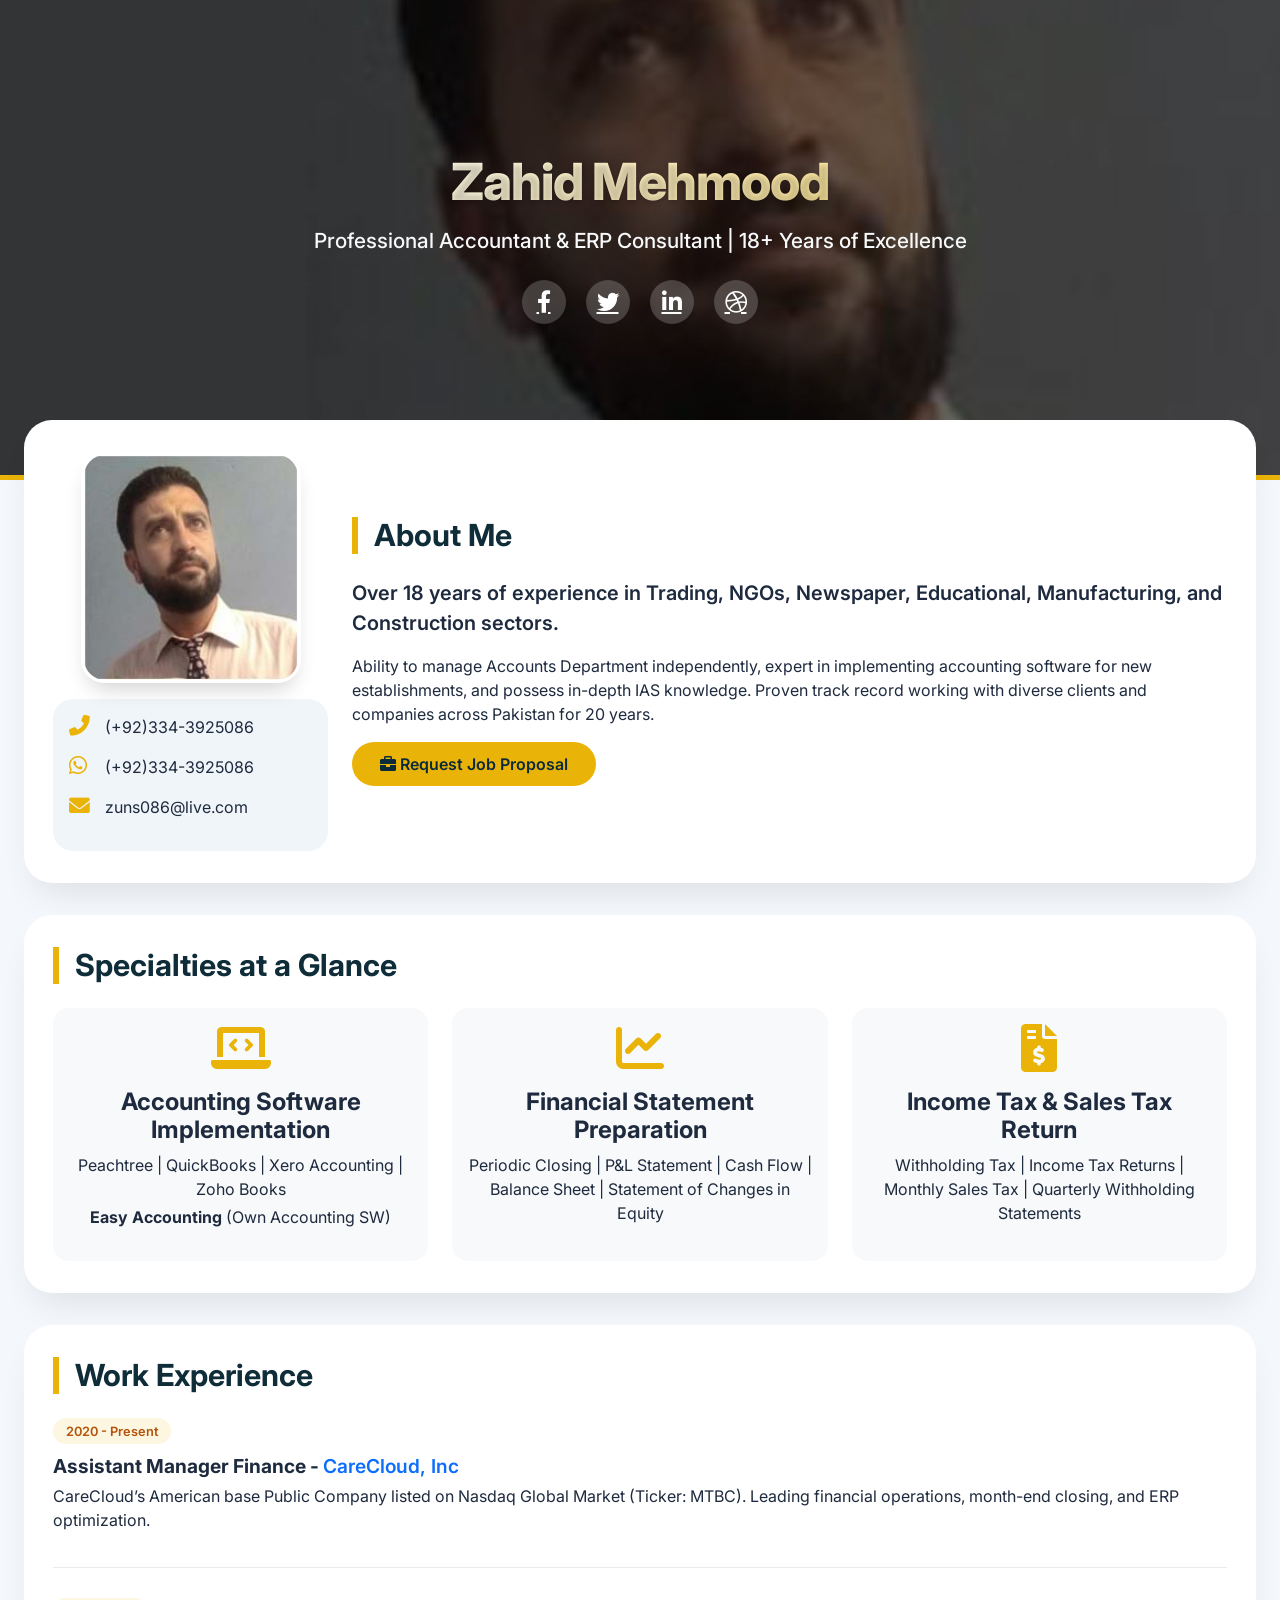
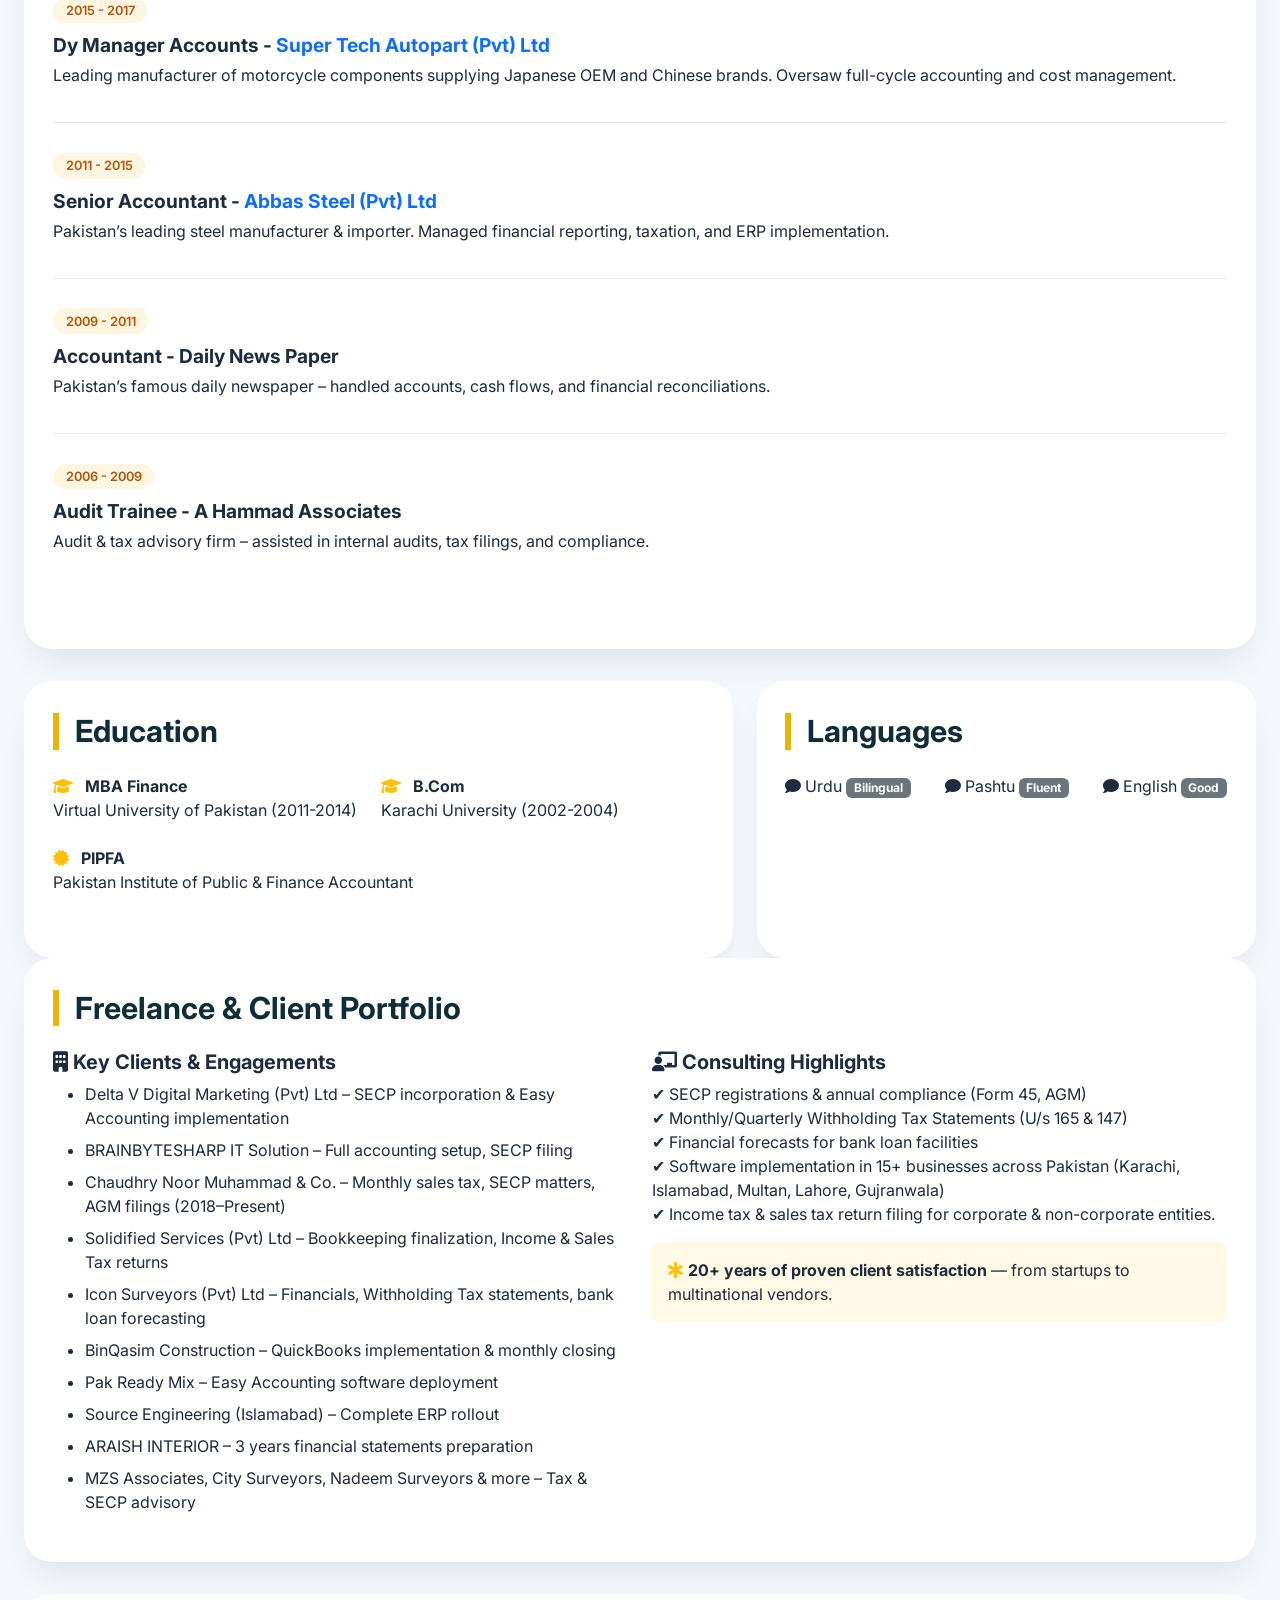
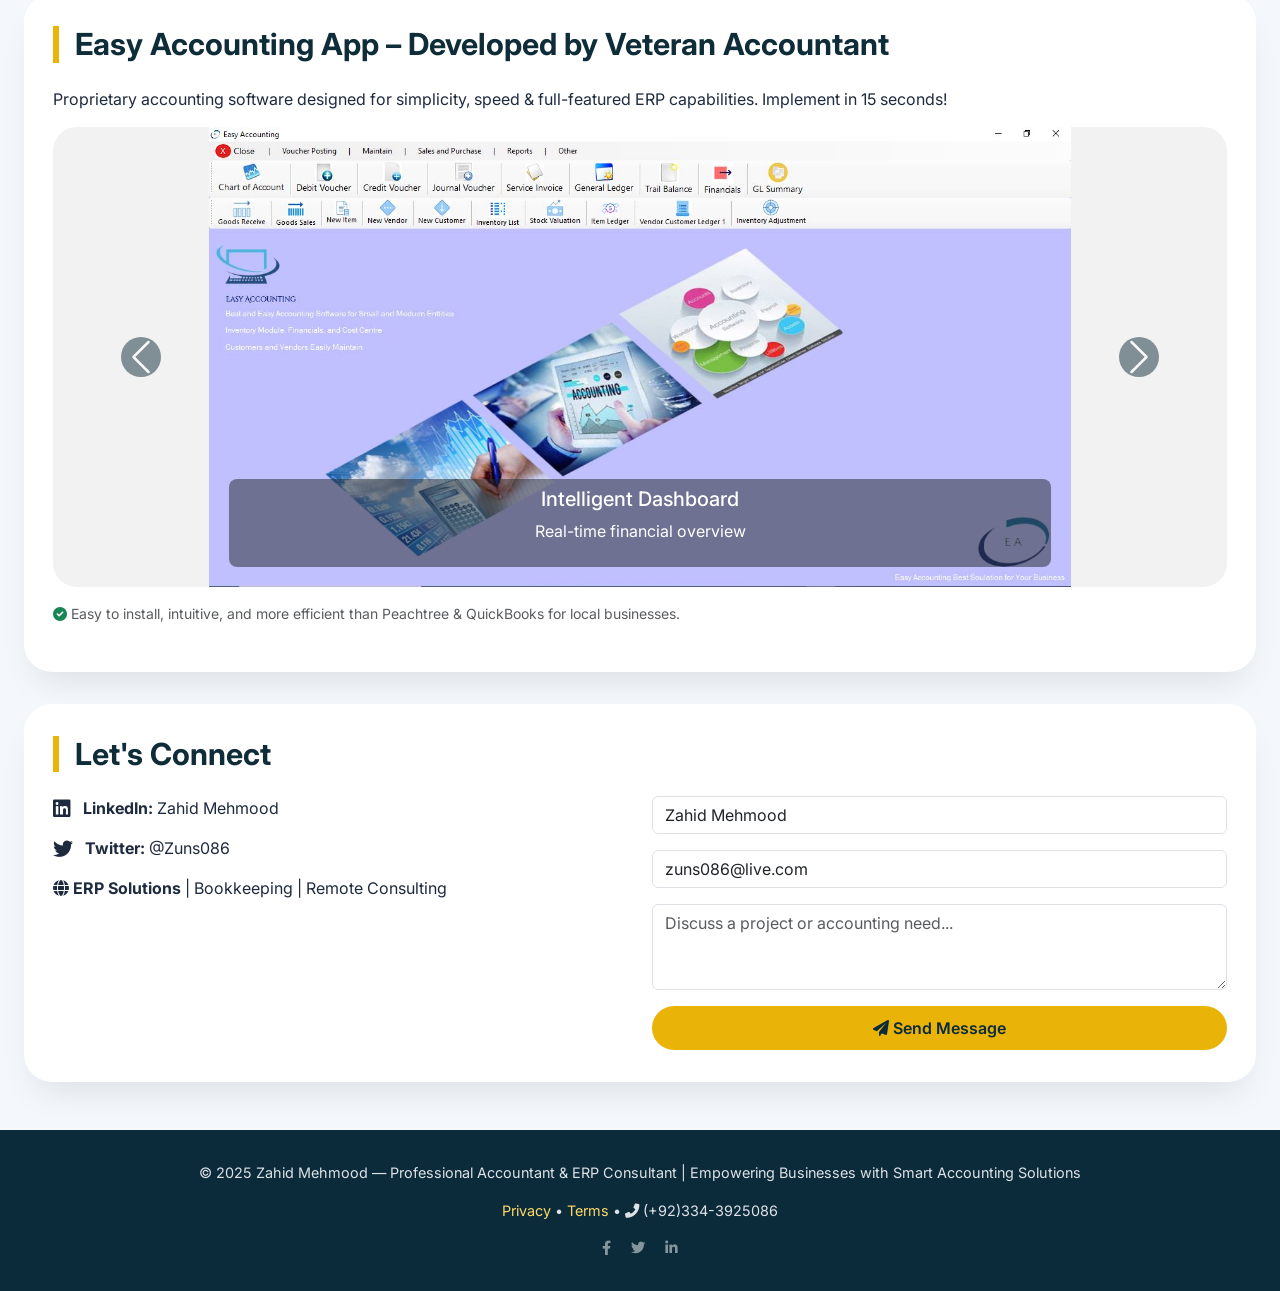
==== commit 9da4774a: "Ok Ok" ====
--- a/Zahid.html
+++ b/Zahid.html
@@ -1,617 +1,534 @@
 <!DOCTYPE html>
 <html lang="en">
-
 <head>
   <meta charset="UTF-8">
-  <meta content="IE=edge" http-equiv="X-UA-Compatible">
-  <meta content="width=device-width,initial-scale=1" name="viewport">
-  <meta content="description" name="description">
-  <meta name="google" content="notranslate" />
-  <meta content="Mashup templates have been developped by Orson.io team" name="author">
-
-  <!-- Disable tap highlight on IE -->
-  <meta name="msapplication-tap-highlight" content="no">
-  
-  <link rel="apple-touch-icon" sizes="180x180" href="./assets/apple-icon-180x180.png">
-  <link href="./assets/favicon.ico" rel="icon">
-
-  <title>Title page</title>  
-
-<link href="./main.d8e0d294.css" rel="stylesheet"></head>
-<script src="jquery-3.6.0.min.js"></script>
-
-<body class="">
-
-<!-- Add your content of header -->
-<div class="background-color-layer" style="background-image: url('assets/images/zahid2.jpg')"
-></div>
-<main class="content-wrapper">
-  <header class="white-text-container section-container">
-    <div class="text-center">
-      <h1>Zynex Accounting (Pvt) Ltd</h1>
-      <p>Empowering Businesses with Smart Accounting Solutions</p>
-      <p>
-        <a class="fa-icon fa-icon-2x" href="https://facebook.com/" title="">
-          <i class="fa fa-facebook"></i>
-        </a>
-        <a class="fa-icon fa-icon-2x" href="https://twitter.com/" title="">
-          <i class="fa fa-twitter"></i>
-        </a>
-        <a class="fa-icon fa-icon-2x" href="" title="">
-          <i class="fa fa-dribbble"></i>
-        </a>
-        <a class="fa-icon fa-icon-2x" href="https://www.linkedin.com/" title="">
-          <i class="fa fa-linkedin"></i>
-        </a>
-        <a class="fa-icon fa-icon-2x" href="" title="">
-          <i class="fa fa-vimeo"></i>
-        </a>
-      </p>
-    </div>
-  </header>
-
-
-
-<!-- Add your site or app content here -->
- 
- <div class="container">
-   <div class="row">
-     <div class="col-xs-12">
-
-        <div class="card">
-          <div class="card-block">
-            <h2>About me</h2>
-            <div class="row">
-              <div class="col-md-3">
-                <p><img src="./assets/images/Zahid.jpg" class="img-responsive" alt=""></p>
-                <P>Mobile No: (+92)334-3925086</P>
-                <P><span class="fa fa-whatsapp" aria-hidden="true"></i></span><span> </span>   (+92)334-3925086</P>
-                <P>Emial: zuns086@live.com</P>
-              </div>
-              <div class="col-md-9">
-                <p class="social-buttons"><a href="Job.Offer.html" title=""><span class="social-round-icon fa-icon"><i class="fa fa-dribbble"></i></span>Click for Job Proposal</a></p>
-              </div>
-              <div class="col-md-9">
-              <p>Over 18 years of Experience in Trading/NGOs/Newspaper/Educational/Manufacturing/ Construction Sector</p>
-              <P>Ability to Manage Accounts Department Independently, Expert in Using and Implementing Accounting Software to new Establish company and also having IAS Knowlege</P>
-              <P>20 Years work Experiance with different Client and Compnaies</P> 
-          
-            </div>
-            </div>
-       
-          </div>
-        </div>
-
-        <div class="card">
-          <div class="card-block">
-            <h2>Specialties at a Glance</h2>
-            <div class="row">
-              <div class="col-md-4">
-                <img src="./assets/images/accounting.jpg" class="img-responsive" alt="">
-                <h3 class="h5">Accounting software Implementation</h3>
-                <p>Peachtree       | Quick Book</p>
-                <p>Xero Accounting | Zoho Books</p>
-                <p>Easy Accounting (Own Accounting SW)</p>
-              </div>
-              <div class="col-md-4">
-                <img src="./assets/images/financials.jpg" class="img-responsive" alt="">
-                <h3 class="h5">Financial Statement Preparation</h3>
-                <p>Periodic Closing</p>
-                <p>Profit and Loss Statement</p>
-                <p>Cash Flow Statement</p>
-                <p>Balance Sheet</p>
-                <p>Statement of change in Equity</p>
-              </div>
-              <div class="col-md-4">
-                <img src="./assets/images/tax.jpg" class="img-responsive" alt="">
-                <h3 class="h5">Income Tax and Sales Tax Retrun</h3>
-                <p>Wihthold Income Tax </p>
-                <p>Income Tax Retrun</p>
-                <p>Mothly Sales Tax Retrun</p>
-                <p>Quartly Wihthold file</p>
-              </div>
-            </div>
-      
-
-          </div>
-        </div>
-
-
-
-
-
-
-<!--My Career Details-->
-
-        <div class="card">
-          <div class="card-block">
-            <h2>Work Experiance</h2>
-            <div class="work-experience">
-              <small class="date">2020-Upto-Date</small>
-              <h3 class="h5 date-title">Assistant Manager Finance - <a href="https://www.carecloud.com/" title="Create professionnal website">CareCloud, Inc</a></h3>
-              
-
-              <p>CareCloud’s is Americann base Public Company listed in Nasdaq Global Market under the ticker symbol “MTBC”</p>
-            </div>
-
-            <div class="work-experience">
-              <small class="date">2015-2017</small>
-              <h3 class="h5 date-title">Dy Manager Accounts - <a href="https://www.youtube.com/watch?v=99cripKbg2M" title="">Super Tech Autopart (Pvt) Ltd</a></h3>
-              
-              <p>Established in 1982, leading manufacture of motorcycle components, supplying to all JapaneseOEM as well as all Chinese
-              brand motorcycle manufacturers in Pakistan.</p>
-            </div>
-
-              <div class="work-experience">
-              <small class="date">2011-2015</small>
-              <h3 class="h5 date-title">Senior Accountant - <a href="https://www.asgpk.com/" title="">Abbas Steel (Pvt) Ltd</a></h3>
-              
-              <p>(Founded in 1988, Abbas Steel Group is Pakistan’s leading steel manufacturer and importer of steel products)</p>
-              </div>
-              <div class="work-experience">
-                <small class="date">2009-2011</small>
-                <h3 class="h5 date-title">Accountant - <a href="http://dailyislam.pk/daily/" title="">Daily News Paper</a></h3>
-              
-                <p>Pakistan Famous Daily News Paper, published in various city of Pakistan on Daily basis</p>
-              </div>
-              <div class="work-experience">
-                <small class="date">2006-2009</small>
-                <h3 class="h5 date-title">Audit Trainee - <a href="#" title="">A Hammad Associates</a></h3>
-              
-                <p>Accounting, Tax and Allied Matters Internal Audit Firms</p>
-              </div>
-
-          </div>
-        </div>
-        
-        <!--End Career Details-->
-
-
-        <!--My Education-->
-        <div class="card">
-          <div class="card-block">
-            <h2>Education</h2>
-            <div class="row">
-              <div class="col-md-4">
-                <div class="education-experience">
-                  <small class="date">2011-2014</small>
-                  <h3 class="h5 date-title">MBA Finance</h3>
-                  <p>Virtual University of Pakistan</p>
-                </div>
-                
-              </div>
-              <div class="col-md-4">
-                <div class="education-experience">
-                  <small class="date">2002-2004</small>
-                  <h3 class="h5 date-title">Bechlor Degree (B.Com)</h3>
-                  <p>Karachi University</p>
-                </div>
-              </div>
-              <div class="col-md-4">
-                <div class="education-experience">
-                  <small class="date">2012-2011</small>
-                  <h3 class="h5 date-title">PIPFA</h3>
-                  <p>Pakistan Institute of Public & Finance Accountant</p>
-                </div>
-              </div>
-            </div>
-          </div>
-        </div>
-
-        <!--End Education-->
-
-        <!--Work As a Free-Larncer-->
-
-        <div class="card">
-          <div class="card-block">
-            <h2>Worked As a Free Lancer </h2>
-            <h3>Client's Name With Work Description</h3>
-            <div class="work-experience">
-              <small class="date">In Jun 2022 - Islamabad</small>
-              <h3 class="h5 date-title">Delta V Digital Marketing (Private) Limited </h3>
-              
-
-              <p><li>We've Incorporated the Firm from SECP in June 2022</li></p>
-              <p><li>Easy Accounting Software Implemented in the Same firm</li></p>
-            </div>
-
-            <div class="work-experience">
-              <small class="date">In Dec 2022  - Islamabad</small>
-              <h3 class="h5 date-title">BRAINBYTESHARP IT Solution (SMC Private)Limited </h3>
-              <p><li>We've Incorporated the same Firm from SECP in Dec 2022</li></p>
-              <p><li>Easy Accounting Software Implemented in the Same firm</li></p>
-             
-            </div>
-            
-            <div class="work-experience">
-              <small class="date">From 2018 To Till Date  - Karachi </small>
-              <h3 class="h5 date-title">Chaudhry Noor Muhammad & Co. (Private) Limited </h3>
-              <p><li>Providing Sales Tax Return Monthly Services to the same Firm</li></p>
-              <p><li>To See All SECP Matters</li></p>
-              <p><li>AGM, Form 45 Filling in each Year</li></p>
-
-            </div>
-
-            <div class="work-experience">
-              <small class="date">From 2018-20  - Karachi </small>
-              <h3 class="h5 date-title">Solidfied Services (Private) Limited </h3>
-              <p><li>Providing Sales Tax Return Monthly Services to the same Firm</li></p>
-              <p><Li>Monthly Book Keeping Review/Closing</Li></p>
-              <p><li>Books of Accounts Finalization</li></p>
-              <p><li>Yearly Income Tax Return</li></p>
-              <p><li>Income Tax Whithold Monthly / Quartly / Yearly Statement file</li></p>
-              <p><li>To See All SECP Matters</li></p>
-              <p><li>AGM, Form 45 Filling in each Year</li></p>
-
-            </div>
-
-              <div class="work-experience">
-              <small class="date">2018-19  - Karachi</small>
-              <h3 class="h5 date-title">Consolidated Services (Private) Limited </h3>
-              <p><li>Providing Sales Tax Return Monthly Services to the same Firm</li></p>
-              <p><li>To See All SECP Matters</li></p>
-              <p><li>AGM, Form 45 Filling in each Year</li></p>
-
-            </div>
-
-              <div class="work-experience">
-              <small class="date">2018-19  - Karachi</small>
-              <h3 class="h5 date-title">I.Hussain Associates (Private) Limited </h3>
-              <p><li>Providing Sales Tax Return Monthly Services to the same Firm</li></p>
-              <p><li>To See All SECP Matters</li></p>
-              <p><li>AGM, Form 45 Filling in each Year</li></p>
-
-            </div>
-
-              <div class="work-experience">
-              <small class="date">2018-19 - Karachi</small>
-              <h3 class="h5 date-title">Nadeem Surveyors (Private) Limited </h3>
-              <p><li>Providing Sales Tax Return Monthly Services to the same Firm</li></p>
-              <p><li>To See All SECP Matters</li></p>
-              <p><li>AGM, Form 45 Filling in each Year</li></p>
-
-            </div>
-            <div class="work-experience">
-              <small class="date">2018-19 - Karachi</small>
-              <h3 class="h5 date-title">Surveyors World (Private) Limited </h3>
-              <p><li>Providing Sales Tax Return Monthly Services to the same Firm</li></p>
-              <p><li>To See All SECP Matters</li></p>
-              <p><li>AGM, Form 45 Filling in each Year</li></p>
-
-            </div>
-            <div class="work-experience">
-              <small class="date">2022 to 2023 (Multan / Karachi )</small>
-              <h3 class="h5 date-title">Viewers Surveyors (Private) Limited </h3>
-              <p><li>Providing Sales Tax Return Monthly Services to the same Firm</li></p>
-              
-            </div>
-            <div class="work-experience">
-              <small class="date">2021-23 (Karachi/Multan/Lahore)</small>
-              <h3 class="h5 date-title">Icon Surveyors (Private) Limited </h3>
-              <p><li>Providing Sales Tax Return Monthly Services to the same Firm</li></p>
-              <p><li>Finalization of Books of Accounts</li></p>
-              <p><li>Yealry / Quartly / Montly Withhold Tax Statement U/s 165</li></p>
-              <p><li>Quartly Withhld Tax U/s 147 Working and Return file</li></p>
-              <p><li>Yearly Income Tax Return Filling</li></p>
-              <p><Li>Forecasted Financial Statements for Bank Loan</Li></p>
-
-            </div>
-
-            <div class="work-experience">
-              <small class="date">2022 to 2023 Karachi</small>
-              <h3 class="h5 date-title">MZS Associates (Private) Limited </h3>
-              <p><li>SRB Registeration</li></p>
-              <p><li>Providing Sales Tax Return Monthly Services to the same Firm</li></p>
-              <p><li>Yealry / Quartly / Montly Withhold Tax Statement U/s 165</li></p>
-              <p><li>Yearly Income Tax Return Filling</li></p>
-              
-            </div>
-
-            <div class="work-experience">
-              <small class="date">2022 to 2023 Karachi</small>
-              <h3 class="h5 date-title">City Surveyors Private Limited. </h3>
-              <p><li>Yearly Financials Statments</li></p>
-              <p><li>Providing Sales Tax Return Monthly Services to the same Firm</li></p>
-              <p><li>Yealry / Quartly / Montly Withhold Tax Statement U/s 165</li></p>
-              <p><li>Yearly Income Tax Return Filling</li></p>
-              
-            </div>
-
-            <div class="work-experience">
-              <small class="date">2022</small>
-              <h3 class="h5 date-title">ARAISH INTERIOR    ( Karachi )</h3>
-              <p>Financials Prepared for last 03 Years</p>
-              
-            </div>
-
-            <div class="work-experience">
-              <small class="date">2022</small>
-              <h3 class="h5 date-title">BinQasim Construction / Builders (Karachi / Islamabad / Rawalpindi)</h3>
-              <p><li>Quick Book Accounting Software Implementation</li></p>
-              <p><li>Book Keeping Services</li></p>
-              <p><li>Monthly Accounts Review & Closing</li></p>
-              <p><li>Yealry Retrun Filling</li></l></p>
-              
-            </div>
-
-            <div class="work-experience">
-              <small class="date">2022</small>
-              <h3 class="h5 date-title">Pak Ready Mix  ( Concreate Plant in Karachi )</h3>
-              <p><li>Easy Accounting Software Implementation</li></p>
-
-              
-            </div>
-
-            <div class="work-experience">
-              <small class="date">2022</small>
-              <h3 class="h5 date-title">Source Engineering ( Construction Compnay in Islamabad )</h3>
-              <p><li>Easy Accounting Software Implementation</li></p>
-
-              
-            </div>
-
-            <div class="work-experience">
-              <small class="date">2022</small>
-              <h3 class="h5 date-title">Hassan Spare Parts ( Spare Parts Business in gujranwala)</h3>
-              <p><li>Easy Accounting Software Implementation</li></p>
-
-              
-            </div>
-
-          </div>
-        </div>
-
-<!--End Free Larncer-->
-        
-        <div class="card">
-          <div class="card-block">
-            <h2>Language</h2>
-            <div class="row">
-              <div class="col-md-4">
-                <div class="language-experience">
-                  <h3 class="h5">Urdu  <small>Bilingual</small></h3>
-                </div>
-              </div>
-              <div class="col-md-4">
-                <div class="language-experience">
-                  <h3 class="h5">Pashtu  <small>Fluent</small></h3>
-                </div>
-              </div>
-              <div class="col-md-4">
-                <div class="language-experience">
-                  <h3 class="h5">English  <small>Good</small></h3>
-                </div>
-              </div>
-            </div>
-          </div>
-        </div>
-
-<!--Slide Start-->
-
-        <div class="card">
-          <div class="card-block">
-            <h2>Easy Accounting App - Developed by Very Experience Accountant</h2>
-            <div id="carousel-example-generic" class="carousel slide" data-ride="carousel">
-            
-
-            <!-- Wrapper for slides -->
-            <div class="carousel-inner" role="listbox">
-              <div class="item active">
-                <img src="./assets/EasyAccounts/EasyAccounting 1.JPG" class="img-responsive"  alt="...">
-                <div class="carousel-caption">
-                  <h3 class="h5">My Own Accounting App DashBoard, Name "Easy Accounting"</h3>
-                  <p>Easy To Install , Easy Install with in 15 Seconds, Also Easy in use As compare to PeachTree and Quick Book</p>
-                </div>
-              </div>
-              <div class="item">
-                <img src="./assets/EasyAccounts/EasyAccounting 2.JPG" class="img-responsive" alt="...">
-                <div class="carousel-caption">
-                  <h3 class="h5">Easy to Maintain Chart of Accounts</h3>
-                  <p>Here is Chart of Account Window, Here we can Create / Maintain our Business Chart of Accounts</p>
-                </div>
-              </div>
-
-              <div class="item">
-                <img src="./assets/EasyAccounts/EasyAccounting 3.JPG" class="img-responsive"  alt="...">
-                <div class="carousel-caption">
-                  <h3 class="h5">Cash Payment voucher Window</h3>
-                  <p>Here Is Cash Payment Voucher Window, here We can Create New One and also update or Delete</p>
-                </div>
-              </div>
-              <div class="item">
-                <img src="./assets/EasyAccounts/EasyAccounting 4.JPG" class="img-responsive" >
-                <div class="carousel-caption">
-                  <h3 class="h5">Bank Payment Voucher</h3>
-                  <p>Here We can Create Bank Payment Voucher, Also Edit and Delete</p>
-                </div>
-              </div>
-              <div class="item">
-                <img src="./assets/EasyAccounts/EasyAccounting 5.JPG" class="img-responsive"  alt="...">
-                <div class="carousel-caption">
-                  <h3 class="h5">General Ledger View</h3>
-                  <p>Here is General Ledger Window, we can see Head Wise and Without Head Wise Ledger View once click on refresh button</p>
-                </div>
-              </div>
-              <div class="item">
-                <img src="./assets/EasyAccounts/EasyAccounting 6.JPG"  class="img-responsive"  alt="...">
-                <div class="carousel-caption">
-                  <h3 class="h5">General Ledger Print</h3>
-                  <p>Here is General Ledger View, We can printout or Export in Excel and PDF As well</p>
-                </div>
-              </div>
-              <div class="item">
-                <img src="./assets/EasyAccounts/EasyAccounting 7.JPG"  class="img-responsive"  alt="...">
-                <div class="carousel-caption">
-                  <h3 class="h5">General Ledger Print</h3>
-                  <p>Here is Trail Balance View, We can printout or Export in Excel and PDF As well</p>
-                </div>
-              </div>
-              <div class="item">
-                <img src="./assets/EasyAccounts/EasyAccounting 8.JPG"  class="img-responsive"  alt="...">
-                <div class="carousel-caption">
-                  <h3 class="h5">General Ledger Print</h3>
-                  <p>Here is Cash Payment Voucher View, We can print out and Export in PDF as well</p>
-                </div>
-              </div>
-              <div class="item">
-                <img src="./assets/EasyAccounts/EasyAccounting 9.JPG"  class="img-responsive"  alt="...">
-                <div class="carousel-caption">
-                  <h3 class="h5">General Ledger Print</h3>
-                  <p>Here is Bank Payment Voucher View, We can print out and Export in PDF as well</p>
-                </div>
-              </div>
-              <div class="item">
-                <img src="./assets/EasyAccounts/EasyAccounting 10.JPG"  class="img-responsive"  alt="...">
-                <div class="carousel-caption">
-                  <h3 class="h5">General Ledger Print</h3>
-                  <p>Here is Journal Voucher View, We can print out and Export in PDF as well</p>
-                </div>
-              </div>
-              <div class="item">
-                <img src="./assets/EasyAccounts/EasyAccounting 11.JPG"  class="img-responsive"  alt="...">
-                <div class="carousel-caption">
-                  <h3 class="h5">General Ledger Print</h3>
-                  <p>Here we can Create new Inventory Item , Also Integrat with GL Account such as Inventory "Inventory GL Code", "Inventory COG Code" and "Sales Code", Also we can maintain other Setting relevant Inventory</p>
-                </div>
-              </div>
-              <div class="item">
-                <img src="./assets/EasyAccounts/EasyAccounting 12.JPG"  class="img-responsive"  alt="...">
-                <div class="carousel-caption">
-                  <h3 class="h5">Vendor Maintain Form</h3>
-                  <p>Here we can Create new vendor , Also Integrat with GL Account as well, Also we can maintain other Setting relevant Vendor</p>
-                </div>
-              </div>
-             
-            </div>
-
-            <!-- Indicators -->
-            <ol class="carousel-indicators">
-              <li data-target="#carousel-example-generic" data-slide-to="0" class="active"></li>
-              <li data-target="#carousel-example-generic" data-slide-to="1"></li>
-              <li data-target="#carousel-example-generic" data-slide-to="2"></li>
-              <li data-target="#carousel-example-generic" data-slide-to="3"></li>
-              <li data-target="#carousel-example-generic" data-slide-to="4"></li>
-              <li data-target="#carousel-example-generic" data-slide-to="5"></li>
-              <li data-target="#carousel-example-generic" data-slide-to="6"></li>
-              <li data-target="#carousel-example-generic" data-slide-to="7"></li>
-              <li data-target="#carousel-example-generic" data-slide-to="8"></li>
-              <li data-target="#carousel-example-generic" data-slide-to="9"></li>
-              <li data-target="#carousel-example-generic" data-slide-to="10"></li>
-              <li data-target="#carousel-example-generic" data-slide-to="11"></li>
-            </ol>
-
-          </div>
-          </div>
-        </div>
-
-        <!--Slide End Here-->
-        
-        <div class="card">
-          <div class="card-block">
-            <h2>Social Network</h2>
-            <div class="row">
-              <div class="col-md-3">
-                <p class="social-buttons"><a href="https://twitter.com/" title=""><span class="social-round-icon fa-icon"><i class="fa fa-twitter"></i></span>@Zuns086</a></p>
-              </div>
-              <div class="col-md-3">
-                <p class="social-buttons"><a href="https://www.linkedin.com/" title=""><span class="social-round-icon fa-icon"><i class="fa fa-linkedin"></i></span>Zahid Mehmood</a></p>
-              </div>
-              <div class="col-md-3">
-                <p class="social-buttons"><a href="" title=""><span class="social-round-icon fa-icon"><i class="fa fa-dribbble"></i></span>Zahid Mehmood</a></p>
-              </div>
-            </div>
-          </div>
-        </div>
-
-        <div class="card">
-          <div class="card-block">
-            <h2>Contact</h2>
-            <form action="mail.php" class="reveal-content" method="post" id="form">
-              <div class="form-group">
-                <input type="text" class="form-control" name="name" placeholder="Zahid Mehmood">
-              </div>
-              <div class="form-group">
-                <input type="text" class="form-control" name="phone" placeholder="(+92)334-3925086">
-              </div>
-              <div class="form-group">
-                <input type="email" class="form-control" name="mail" placeholder="zuns086@live.com">
-              </div>
-              <div class="form-group">
-                <textarea class="form-control" rows="5" name="message" placeholder="Enter your message"></textarea>
-              </div>
-              <div class="form-group">
-                <button type="submit" class=" btn btn-primary">Send message</button>
-              </div> 
-            </form>
-             <script>   
-                $(document).ready(function () {
-                $('#form').submit(function () {
-                
-                alert('Thank You For Summiting Form')
-                // $(this).css('<h1></h1>')
-                
-                })
-                
-                });
-                </script>
-
-
-
-          </div>
-        </div>
-       
-     </div>
-   </div>
- </div>
-
-</main>
-<footer class="footer-container white-text-container text-center">
+  <meta name="viewport" content="width=device-width, initial-scale=1.0, user-scalable=yes">
+  <title>Zahid Mehmood | Professional Accountant & ERP Consultant</title>
+  <!-- Google Fonts + Font Awesome -->
+  <link href="https://fonts.googleapis.com/css2?family=Inter:opsz,wght@14..32,300;14..32,400;14..32,500;14..32,600;14..32,700&display=swap" rel="stylesheet">
+  <link rel="stylesheet" href="https://cdnjs.cloudflare.com/ajax/libs/font-awesome/6.0.0-beta3/css/all.min.css">
+  <!-- Bootstrap 5 (lightweight grid & utilities) -->
+  <link href="https://cdn.jsdelivr.net/npm/bootstrap@5.3.0-alpha1/dist/css/bootstrap.min.css" rel="stylesheet">
+  <!-- AOS (Animate on Scroll) -->
+  <link href="https://unpkg.com/aos@2.3.1/dist/aos.css" rel="stylesheet">
+  <style>
+    * {
+      margin: 0;
+      padding: 0;
+      box-sizing: border-box;
+    }
+
+    body {
+      font-family: 'Inter', sans-serif;
+      background: #f4f7fc;
+      color: #1e2a3e;
+      scroll-behavior: smooth;
+    }
+
+    /* professional dark overlay + background image */
+    .hero-bg {
+      position: relative;
+      background: linear-gradient(135deg, #0b2b3b 0%, #123e4e 100%);
+      background-size: cover;
+      background-position: center 30%;
+      min-height: 480px;
+      display: flex;
+      align-items: center;
+      justify-content: center;
+      text-align: center;
+      border-bottom: 5px solid #eab308;
+    }
+    .hero-bg::before {
+      content: "";
+      position: absolute;
+      top: 0;
+      left: 0;
+      width: 100%;
+      height: 100%;
+      background: rgba(0, 0, 0, 0.55);
+      backdrop-filter: brightness(0.85);
+      z-index: 1;
+    }
+    .hero-content {
+      position: relative;
+      z-index: 2;
+      padding: 2rem 1.5rem;
+    }
+    .hero-content h1 {
+      font-weight: 800;
+      font-size: 3.2rem;
+      letter-spacing: -0.02em;
+      background: linear-gradient(135deg, #FFFFFF, #FFE484);
+      background-clip: text;
+      -webkit-background-clip: text;
+      color: transparent;
+      text-shadow: 0 2px 5px rgba(0,0,0,0.2);
+    }
+    .hero-tagline {
+      font-size: 1.3rem;
+      font-weight: 500;
+      color: #f8f9fa;
+      margin-top: 0.75rem;
+    }
+    .hero-social a {
+      color: white;
+      background: rgba(255,255,255,0.2);
+      width: 44px;
+      height: 44px;
+      display: inline-flex;
+      align-items: center;
+      justify-content: center;
+      border-radius: 50%;
+      margin: 0 8px;
+      transition: all 0.25s;
+      backdrop-filter: blur(4px);
+      font-size: 1.4rem;
+    }
+    .hero-social a:hover {
+      background: #eab308;
+      color: #0b2b3b;
+      transform: translateY(-3px);
+    }
+
+    /* main container */
+    .main-container {
+      max-width: 1300px;
+      margin: -60px auto 2rem auto;
+      padding: 0 24px;
+      position: relative;
+      z-index: 5;
+    }
+
+    /* card styling */
+    .card-pro {
+      background: white;
+      border-radius: 28px;
+      box-shadow: 0 20px 35px -12px rgba(0, 0, 0, 0.1);
+      margin-bottom: 2rem;
+      overflow: hidden;
+      transition: transform 0.2s, box-shadow 0.2s;
+      border: none;
+    }
+    .card-pro:hover {
+      transform: translateY(-4px);
+      box-shadow: 0 25px 40px -14px rgba(0, 0, 0, 0.15);
+    }
+    .card-body-custom {
+      padding: 2rem 1.8rem;
+    }
+    .section-title {
+      font-weight: 700;
+      font-size: 1.9rem;
+      margin-bottom: 1.5rem;
+      border-left: 6px solid #eab308;
+      padding-left: 1rem;
+      color: #0f2c39;
+    }
+    .profile-img {
+      border-radius: 24px;
+      box-shadow: 0 12px 22px -8px rgba(0,0,0,0.2);
+      width: 100%;
+      max-width: 220px;
+      border: 3px solid white;
+      transition: 0.2s;
+    }
+    .contact-detail {
+      background: #f0f5f9;
+      padding: 1rem;
+      border-radius: 20px;
+      margin-top: 1rem;
+    }
+    .contact-detail i {
+      width: 32px;
+      color: #eab308;
+      font-size: 1.3rem;
+    }
+    .badge-specialty {
+      background: #eef2ff;
+      padding: 6px 12px;
+      border-radius: 40px;
+      font-size: 0.8rem;
+      font-weight: 500;
+      color: #1e40af;
+      display: inline-block;
+      margin: 4px 4px 0 0;
+    }
+    .work-item {
+      margin-bottom: 1.8rem;
+      border-bottom: 1px solid #e9ecef;
+      padding-bottom: 1.2rem;
+    }
+    .work-item:last-child {
+      border-bottom: none;
+    }
+    .date-badge {
+      font-weight: 600;
+      font-size: 0.8rem;
+      background: #eab30820;
+      display: inline-block;
+      padding: 0.2rem 0.8rem;
+      border-radius: 30px;
+      color: #b45309;
+    }
+    .job-title {
+      font-weight: 700;
+      font-size: 1.2rem;
+      margin: 0.5rem 0 0.2rem;
+    }
+    .client-list li {
+      margin-bottom: 8px;
+    }
+    .footer-custom {
+      background: #0b2b3b;
+      color: #dee2e6;
+      text-align: center;
+      padding: 2rem 0;
+      margin-top: 3rem;
+      font-size: 0.9rem;
+    }
+    .footer-custom a {
+      color: #ffd966;
+      text-decoration: none;
+    }
+    .carousel-control-prev-icon, .carousel-control-next-icon {
+      background-color: #0f2c39;
+      border-radius: 50%;
+      padding: 20px;
+    }
+    .carousel-item img {
+      border-radius: 24px;
+      max-height: 460px;
+      object-fit: contain;
+      background: #f2f2f2;
+    }
+    .btn-gold {
+      background: #eab308;
+      color: #0b2b3b;
+      font-weight: 600;
+      border-radius: 40px;
+      padding: 10px 28px;
+      transition: all 0.2s;
+      border: none;
+    }
+    .btn-gold:hover {
+      background: #d4a700;
+      transform: scale(1.02);
+      color: #000;
+    }
+    @media (max-width: 768px) {
+      .hero-content h1 {
+        font-size: 2.2rem;
+      }
+      .section-title {
+        font-size: 1.6rem;
+      }
+      .card-body-custom {
+        padding: 1.5rem;
+      }
+    }
+  </style>
+</head>
+<body>
+
+<!-- Hero section with professional image overlay (modernized) -->
+<div class="hero-bg" style="background-image: url('assets/images/zahid2.jpg'); background-size: cover; background-position: center 20%;">
+  <div class="hero-content">
+    <h1>Zahid Mehmood</h1>
+    <div class="hero-tagline">Professional Accountant & ERP Consultant | 18+ Years of Excellence</div>
+    <div class="hero-social mt-4">
+      <a href="https://facebook.com/" target="_blank"><i class="fab fa-facebook-f"></i></a>
+      <a href="https://twitter.com/" target="_blank"><i class="fab fa-twitter"></i></a>
+      <a href="https://www.linkedin.com/" target="_blank"><i class="fab fa-linkedin-in"></i></a>
+      <a href="#" target="_blank"><i class="fab fa-dribbble"></i></a>
+    </div>
+  </div>
+</div>
+
+<div class="main-container">
+  <!-- About Me + Professional Contact -->
+  <div class="card-pro" data-aos="fade-up">
+    <div class="card-body-custom">
+      <div class="row align-items-center g-4">
+        <div class="col-md-3 text-center">
+          <!-- Professional updated image: Zahid_Mehmood professional look -->
+          <img src="assets/images/Zahid_Mehmood" alt="Zahid Mehmood - Accountant" class="profile-img img-fluid" onerror="this.src='assets/images/Zahid.jpg'">
+          <div class="contact-detail mt-3 text-start">
+            <p><i class="fas fa-phone-alt"></i> (+92)334-3925086</p>
+            <p><i class="fab fa-whatsapp"></i> (+92)334-3925086</p>
+            <p><i class="fas fa-envelope"></i> zuns086@live.com</p>
+          </div>
+        </div>
+        <div class="col-md-9">
+          <h2 class="section-title" style="margin-top: 0;">About Me</h2>
+          <p class="lead fw-semibold">Over 18 years of experience in Trading, NGOs, Newspaper, Educational, Manufacturing, and Construction sectors.</p>
+          <p>Ability to manage Accounts Department independently, expert in implementing accounting software for new establishments, and possess in-depth IAS knowledge. Proven track record working with diverse clients and companies across Pakistan for 20 years.</p>
+          <div class="mt-3">
+            <a href="Job.Offer.html" class="btn btn-gold"><i class="fas fa-briefcase"></i> Request Job Proposal</a>
+          </div>
+        </div>
+      </div>
+    </div>
+  </div>
+
+  <!-- Specialties at a Glance -->
+  <div class="card-pro" data-aos="fade-up" data-aos-delay="50">
+    <div class="card-body-custom">
+      <h2 class="section-title">Specialties at a Glance</h2>
+      <div class="row g-4">
+        <div class="col-md-4">
+          <div class="text-center p-3 bg-light rounded-4 h-100">
+            <i class="fas fa-laptop-code fa-3x mb-3" style="color:#eab308;"></i>
+            <h4 class="fw-bold">Accounting Software Implementation</h4>
+            <p class="mb-0">Peachtree | QuickBooks | Xero Accounting | Zoho Books</p>
+            <p class="mt-1"><strong>Easy Accounting</strong> (Own Accounting SW)</p>
+          </div>
+        </div>
+        <div class="col-md-4">
+          <div class="text-center p-3 bg-light rounded-4 h-100">
+            <i class="fas fa-chart-line fa-3x mb-3" style="color:#eab308;"></i>
+            <h4 class="fw-bold">Financial Statement Preparation</h4>
+            <p>Periodic Closing | P&L Statement | Cash Flow | Balance Sheet | Statement of Changes in Equity</p>
+          </div>
+        </div>
+        <div class="col-md-4">
+          <div class="text-center p-3 bg-light rounded-4 h-100">
+            <i class="fas fa-file-invoice-dollar fa-3x mb-3" style="color:#eab308;"></i>
+            <h4 class="fw-bold">Income Tax & Sales Tax Return</h4>
+            <p>Withholding Tax | Income Tax Returns | Monthly Sales Tax | Quarterly Withholding Statements</p>
+          </div>
+        </div>
+      </div>
+    </div>
+  </div>
+
+  <!-- Work Experience -->
+  <div class="card-pro" data-aos="fade-up">
+    <div class="card-body-custom">
+      <h2 class="section-title">Work Experience</h2>
+      <div class="work-item">
+        <span class="date-badge">2020 - Present</span>
+        <div class="job-title">Assistant Manager Finance - <a href="https://www.carecloud.com/" target="_blank" class="text-decoration-none fw-semibold">CareCloud, Inc</a></div>
+        <p>CareCloud’s American base Public Company listed on Nasdaq Global Market (Ticker: MTBC). Leading financial operations, month-end closing, and ERP optimization.</p>
+      </div>
+      <div class="work-item">
+        <span class="date-badge">2015 - 2017</span>
+        <div class="job-title">Dy Manager Accounts - <a href="#" class="text-decoration-none">Super Tech Autopart (Pvt) Ltd</a></div>
+        <p>Leading manufacturer of motorcycle components supplying Japanese OEM and Chinese brands. Oversaw full-cycle accounting and cost management.</p>
+      </div>
+      <div class="work-item">
+        <span class="date-badge">2011 - 2015</span>
+        <div class="job-title">Senior Accountant - <a href="#" class="text-decoration-none">Abbas Steel (Pvt) Ltd</a></div>
+        <p>Pakistan’s leading steel manufacturer & importer. Managed financial reporting, taxation, and ERP implementation.</p>
+      </div>
+      <div class="work-item">
+        <span class="date-badge">2009 - 2011</span>
+        <div class="job-title">Accountant - Daily News Paper</div>
+        <p>Pakistan’s famous daily newspaper – handled accounts, cash flows, and financial reconciliations.</p>
+      </div>
+      <div class="work-item">
+        <span class="date-badge">2006 - 2009</span>
+        <div class="job-title">Audit Trainee - A Hammad Associates</div>
+        <p>Audit & tax advisory firm – assisted in internal audits, tax filings, and compliance.</p>
+      </div>
+    </div>
+  </div>
+
+  <!-- Education + Languages -->
+  <div class="row g-4">
+    <div class="col-md-7">
+      <div class="card-pro h-100" data-aos="fade-right">
+        <div class="card-body-custom">
+          <h2 class="section-title">Education</h2>
+          <div class="d-flex flex-wrap gap-4">
+            <div><i class="fas fa-graduation-cap me-2 text-warning"></i> <strong>MBA Finance</strong><br>Virtual University of Pakistan (2011-2014)</div>
+            <div><i class="fas fa-graduation-cap me-2 text-warning"></i> <strong>B.Com</strong><br>Karachi University (2002-2004)</div>
+            <div><i class="fas fa-certificate me-2 text-warning"></i> <strong>PIPFA</strong><br>Pakistan Institute of Public & Finance Accountant</div>
+          </div>
+        </div>
+      </div>
+    </div>
+    <div class="col-md-5">
+      <div class="card-pro h-100" data-aos="fade-left">
+        <div class="card-body-custom">
+          <h2 class="section-title">Languages</h2>
+          <div class="d-flex justify-content-between flex-wrap">
+            <span><i class="fas fa-comment"></i> Urdu <span class="badge bg-secondary">Bilingual</span></span>
+            <span><i class="fas fa-comment"></i> Pashtu <span class="badge bg-secondary">Fluent</span></span>
+            <span><i class="fas fa-comment"></i> English <span class="badge bg-secondary">Good</span></span>
+          </div>
+        </div>
+      </div>
+    </div>
+  </div>
+
+  <!-- Freelance & Client Engagements (condensed but professional) -->
+  <div class="card-pro" data-aos="fade-up">
+    <div class="card-body-custom">
+      <h2 class="section-title">Freelance & Client Portfolio</h2>
+      <div class="row">
+        <div class="col-md-6">
+          <h5 class="fw-bold"><i class="fas fa-building"></i> Key Clients & Engagements</h5>
+          <ul class="client-list">
+            <li>Delta V Digital Marketing (Pvt) Ltd – SECP incorporation & Easy Accounting implementation</li>
+            <li>BRAINBYTESHARP IT Solution – Full accounting setup, SECP filing</li>
+            <li>Chaudhry Noor Muhammad & Co. – Monthly sales tax, SECP matters, AGM filings (2018–Present)</li>
+            <li>Solidified Services (Pvt) Ltd – Bookkeeping finalization, Income & Sales Tax returns</li>
+            <li>Icon Surveyors (Pvt) Ltd – Financials, Withholding Tax statements, bank loan forecasting</li>
+            <li>BinQasim Construction – QuickBooks implementation & monthly closing</li>
+            <li>Pak Ready Mix – Easy Accounting software deployment</li>
+            <li>Source Engineering (Islamabad) – Complete ERP rollout</li>
+            <li>ARAISH INTERIOR – 3 years financial statements preparation</li>
+            <li>MZS Associates, City Surveyors, Nadeem Surveyors & more – Tax & SECP advisory</li>
+          </ul>
+        </div>
+        <div class="col-md-6">
+          <h5 class="fw-bold"><i class="fas fa-chalkboard-user"></i> Consulting Highlights</h5>
+          <p>✔ SECP registrations & annual compliance (Form 45, AGM)<br>
+          ✔ Monthly/Quarterly Withholding Tax Statements (U/s 165 & 147)<br>
+          ✔ Financial forecasts for bank loan facilities<br>
+          ✔ Software implementation in 15+ businesses across Pakistan (Karachi, Islamabad, Multan, Lahore, Gujranwala)<br>
+          ✔ Income tax & sales tax return filing for corporate & non-corporate entities.</p>
+          <div class="mt-3 p-3 bg-warning bg-opacity-10 rounded-3">
+            <i class="fas fa-star-of-life text-warning"></i> <strong>20+ years of proven client satisfaction</strong> — from startups to multinational vendors.
+          </div>
+        </div>
+      </div>
+    </div>
+  </div>
+
+  <!-- Easy Accounting App Showcase (professional carousel) -->
+  <div class="card-pro" data-aos="fade-up">
+    <div class="card-body-custom">
+      <h2 class="section-title">Easy Accounting App – Developed by Veteran Accountant</h2>
+      <p class="mb-3">Proprietary accounting software designed for simplicity, speed & full-featured ERP capabilities. Implement in 15 seconds!</p>
+      <div id="accountingCarousel" class="carousel slide" data-bs-ride="carousel">
+        <div class="carousel-inner rounded-4">
+          <div class="carousel-item active">
+            <img src="assets/EasyAccounts/EasyAccounting 1.JPG" class="d-block w-100" alt="Dashboard">
+            <div class="carousel-caption d-none d-md-block bg-dark bg-opacity-50 rounded-3 p-2">
+              <h5>Intelligent Dashboard</h5>
+              <p>Real-time financial overview</p>
+            </div>
+          </div>
+          <div class="carousel-item">
+            <img src="assets/EasyAccounts/EasyAccounting 2.JPG" class="d-block w-100" alt="Chart of Accounts">
+            <div class="carousel-caption d-none d-md-block bg-dark bg-opacity-50 rounded-3 p-2">
+              <h5>Chart of Accounts</h5>
+              <p>Customizable COA structure</p>
+            </div>
+          </div>
+          <div class="carousel-item">
+            <img src="assets/EasyAccounts/EasyAccounting 3.JPG" class="d-block w-100" alt="Cash Payment Voucher">
+            <div class="carousel-caption d-none d-md-block bg-dark bg-opacity-50 rounded-3 p-2">
+              <h5>Cash Payment Voucher</h5>
+              <p>Quick entries & edit</p>
+            </div>
+          </div>
+          <div class="carousel-item">
+            <img src="assets/EasyAccounts/EasyAccounting 4.JPG" class="d-block w-100" alt="Bank Payment">
+            <div class="carousel-caption d-none d-md-block bg-dark bg-opacity-50 rounded-3 p-2">
+              <h5>Bank Payment Voucher</h5>
+              <p>Seamless banking transactions</p>
+            </div>
+          </div>
+          <div class="carousel-item">
+            <img src="assets/EasyAccounts/EasyAccounting 5.JPG" class="d-block w-100" alt="General Ledger">
+            <div class="carousel-caption d-none d-md-block bg-dark bg-opacity-50 rounded-3 p-2">
+              <h5>General Ledger View</h5>
+              <p>Head-wise & detailed reporting</p>
+            </div>
+          </div>
+          <div class="carousel-item">
+            <img src="assets/EasyAccounts/EasyAccounting 6.JPG" class="d-block w-100" alt="Ledger Print">
+            <div class="carousel-caption d-none d-md-block bg-dark bg-opacity-50 rounded-3 p-2">
+              <h5>Export to Excel/PDF</h5>
+              <p>Professional printing options</p>
+            </div>
+          </div>
+          <div class="carousel-item">
+            <img src="assets/EasyAccounts/EasyAccounting 7.JPG" class="d-block w-100" alt="Trial Balance">
+            <div class="carousel-caption d-none d-md-block bg-dark bg-opacity-50 rounded-3 p-2">
+              <h5>Trial Balance</h5>
+              <p>Instant financial health check</p>
+            </div>
+          </div>
+          <div class="carousel-item">
+            <img src="assets/EasyAccounts/EasyAccounting 11.JPG" class="d-block w-100" alt="Inventory Item">
+            <div class="carousel-caption d-none d-md-block bg-dark bg-opacity-50 rounded-3 p-2">
+              <h5>Inventory Integration</h5>
+              <p>GL mapping for stock & COGS</p>
+            </div>
+          </div>
+        </div>
+        <button class="carousel-control-prev" type="button" data-bs-target="#accountingCarousel" data-bs-slide="prev">
+          <span class="carousel-control-prev-icon" aria-hidden="true"></span>
+        </button>
+        <button class="carousel-control-next" type="button" data-bs-target="#accountingCarousel" data-bs-slide="next">
+          <span class="carousel-control-next-icon" aria-hidden="true"></span>
+        </button>
+      </div>
+      <p class="mt-3 text-muted small"><i class="fas fa-check-circle text-success"></i> Easy to install, intuitive, and more efficient than Peachtree & QuickBooks for local businesses.</p>
+    </div>
+  </div>
+
+  <!-- Contact & Social -->
+  <div class="card-pro" data-aos="fade-up">
+    <div class="card-body-custom">
+      <h2 class="section-title">Let's Connect</h2>
+      <div class="row">
+        <div class="col-md-6">
+          <p><i class="fab fa-linkedin fa-lg me-2"></i> <strong>LinkedIn:</strong> Zahid Mehmood</p>
+          <p><i class="fab fa-twitter fa-lg me-2"></i> <strong>Twitter:</strong> @Zuns086</p>
+          <p><i class="fas fa-globe"></i> <strong>ERP Solutions</strong> | Bookkeeping | Remote Consulting</p>
+        </div>
+        <div class="col-md-6">
+          <form action="mail.php" method="post" id="contactForm" class="row g-3">
+            <div class="col-12">
+              <input type="text" name="name" class="form-control" placeholder="Your Name" value="Zahid Mehmood">
+            </div>
+            <div class="col-12">
+              <input type="email" name="mail" class="form-control" placeholder="Email Address" value="zuns086@live.com">
+            </div>
+            <div class="col-12">
+              <textarea class="form-control" rows="3" name="message" placeholder="Discuss a project or accounting need..."></textarea>
+            </div>
+            <div class="col-12">
+              <button type="submit" class="btn btn-gold w-100"><i class="fas fa-paper-plane"></i> Send Message</button>
+            </div>
+          </form>
+        </div>
+      </div>
+    </div>
+  </div>
+</div>
+
+<footer class="footer-custom">
   <div class="container">
-    <div class="row">
-      <div class="col-xs-12">
-        <p><img src="./assets/images/mashup-icon.svg" alt=""></p>
-        
-        <p>©All right reserved. Design <a href="" title="Create website with free html template">Mashup Template</a>/<a href="https://unsplash.com/" title="Beautiful Free Images">Unsplash</a></p>
-        <p>
-          <a class="fa-icon fa-icon-2x" href="https://facebook.com/" title="">
-            <i class="fa fa-facebook"></i>
-          </a>
-          <a class="fa-icon fa-icon-2x" href="https://twitter.com/" title="">
-            <i class="fa fa-twitter"></i>
-          </a>
-          <a class="fa-icon fa-icon-2x" href="" title="">
-            <i class="fa fa-dribbble"></i>
-          </a>
-          <a class="fa-icon fa-icon-2x" href="https://www.linkedin.com/" title="">
-            <i class="fa fa-linkedin"></i>
-          </a>
-          <a class="fa-icon fa-icon-2x" href="" title="">
-            <i class="fa fa-vimeo"></i>
-          </a>
-        </p>
-      </div>
+    <p>© 2025 Zahid Mehmood — Professional Accountant & ERP Consultant | Empowering Businesses with Smart Accounting Solutions</p>
+    <p><a href="#" class="text-decoration-none">Privacy</a> • <a href="#" class="text-decoration-none">Terms</a> • <i class="fas fa-phone-alt"></i> (+92)334-3925086</p>
+    <div class="mt-2">
+      <a href="#" class="text-white-50 me-3"><i class="fab fa-facebook-f"></i></a>
+      <a href="#" class="text-white-50 me-3"><i class="fab fa-twitter"></i></a>
+      <a href="#" class="text-white-50"><i class="fab fa-linkedin-in"></i></a>
     </div>
   </div>
 </footer>
 
+<!-- Scripts -->
+<script src="https://cdn.jsdelivr.net/npm/bootstrap@5.3.0-alpha1/dist/js/bootstrap.bundle.min.js"></script>
+<script src="https://unpkg.com/aos@2.3.1/dist/aos.js"></script>
 <script>
-  document.addEventListener("DOMContentLoaded", function (event) {
-     scrollRevelation('.card');
+  AOS.init({ duration: 700, once: true });
+  // form alert
+  document.getElementById('contactForm')?.addEventListener('submit', function(e) {
+    e.preventDefault();
+    alert('Thank you for reaching out! Zahid will respond promptly.');
+    this.reset();
+  });
+  // fallback for any missing images: silent
+  document.querySelectorAll('img').forEach(img => {
+    img.onerror = function() { this.style.opacity = '0.7'; };
   });
 </script>
-<!-- Google Analytics: change UA-XXXXX-X to be your site's ID 
-
-<script>
-  (function (i, s, o, g, r, a, m) {
-    i['GoogleAnalyticsObject'] = r; i[r] = i[r] || function () {
-      (i[r].q = i[r].q || []).push(arguments)
-    }, i[r].l = 1 * new Date(); a = s.createElement(o),
-      m = s.getElementsByTagName(o)[0]; a.async = 1; a.src = g; m.parentNode.insertBefore(a, m)
-  })(window, document, 'script', '//www.google-analytics.com/analytics.js', 'ga');
-  ga('create', 'UA-XXXXX-X', 'auto');
-  ga('send', 'pageview');
-</script>
-
---><script type="text/javascript" src="./main.bc58148c.js"></script></body>
-
+</body>
 </html>
